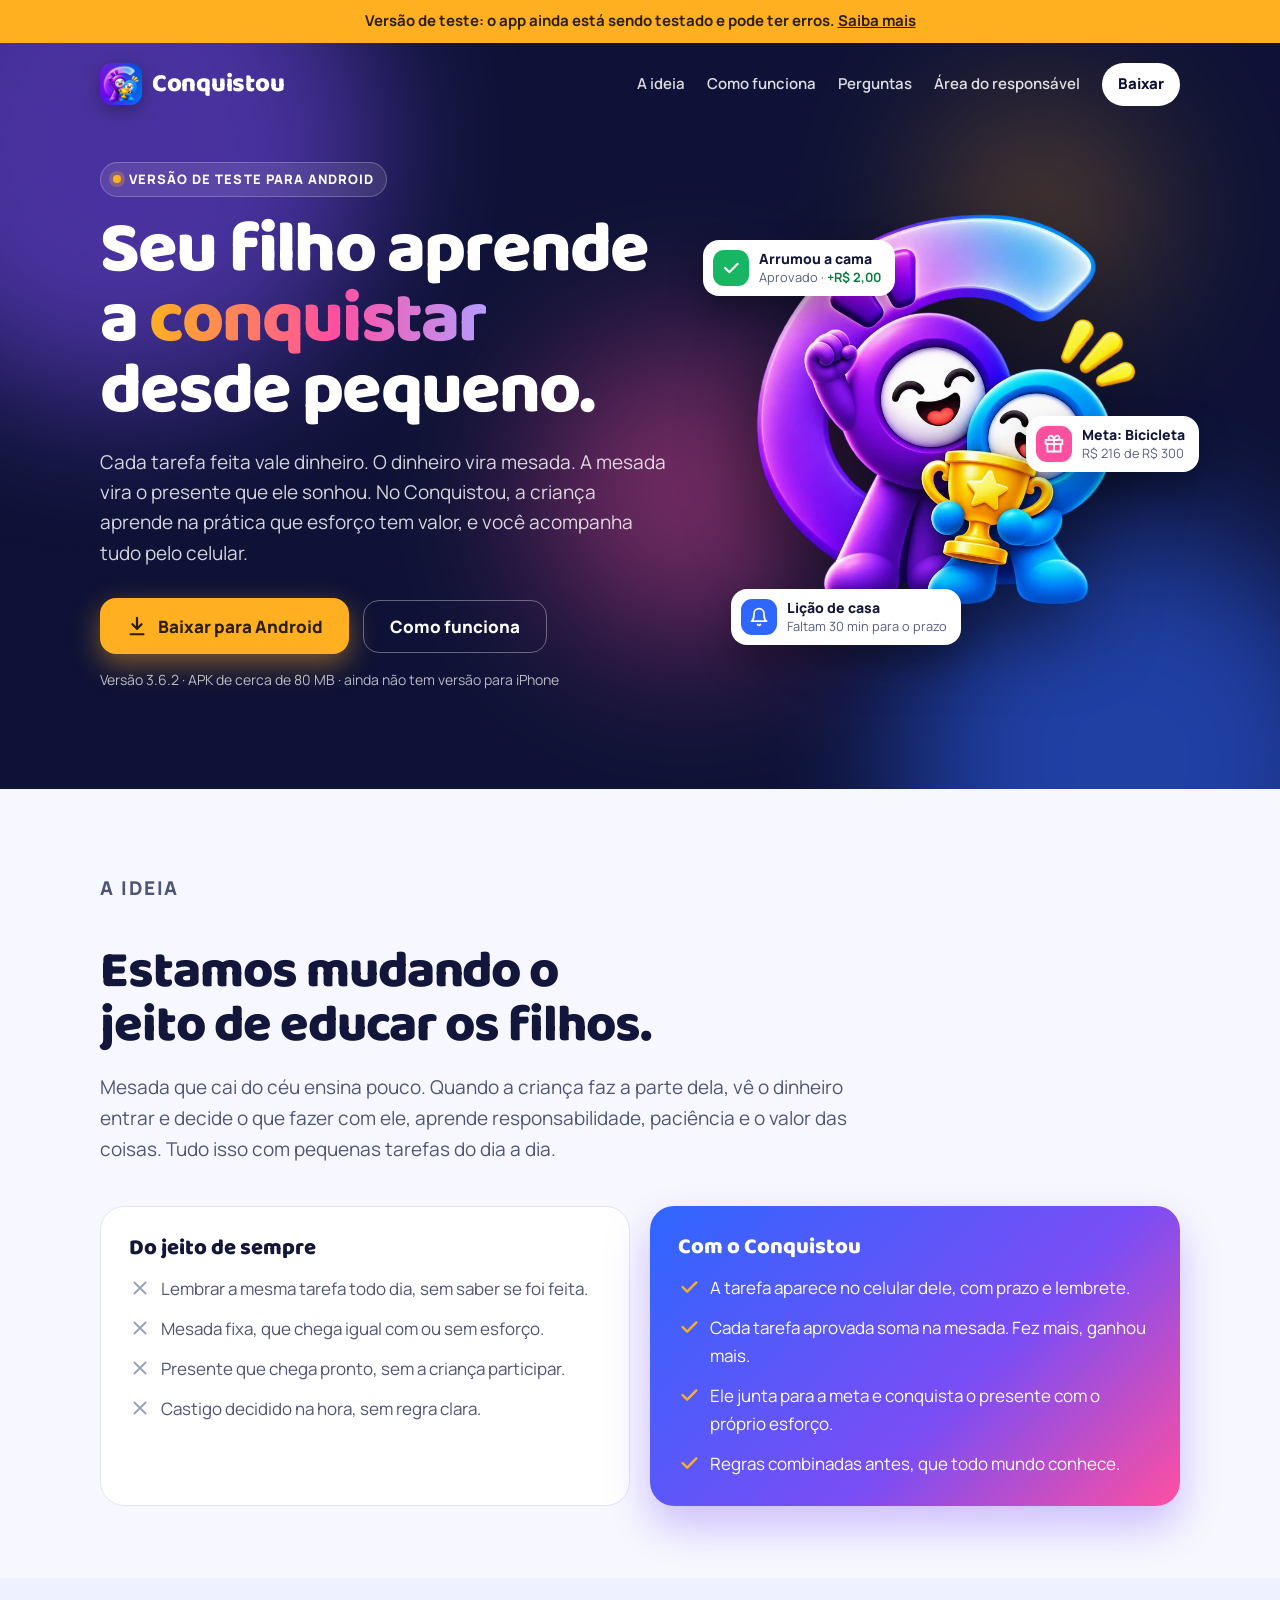
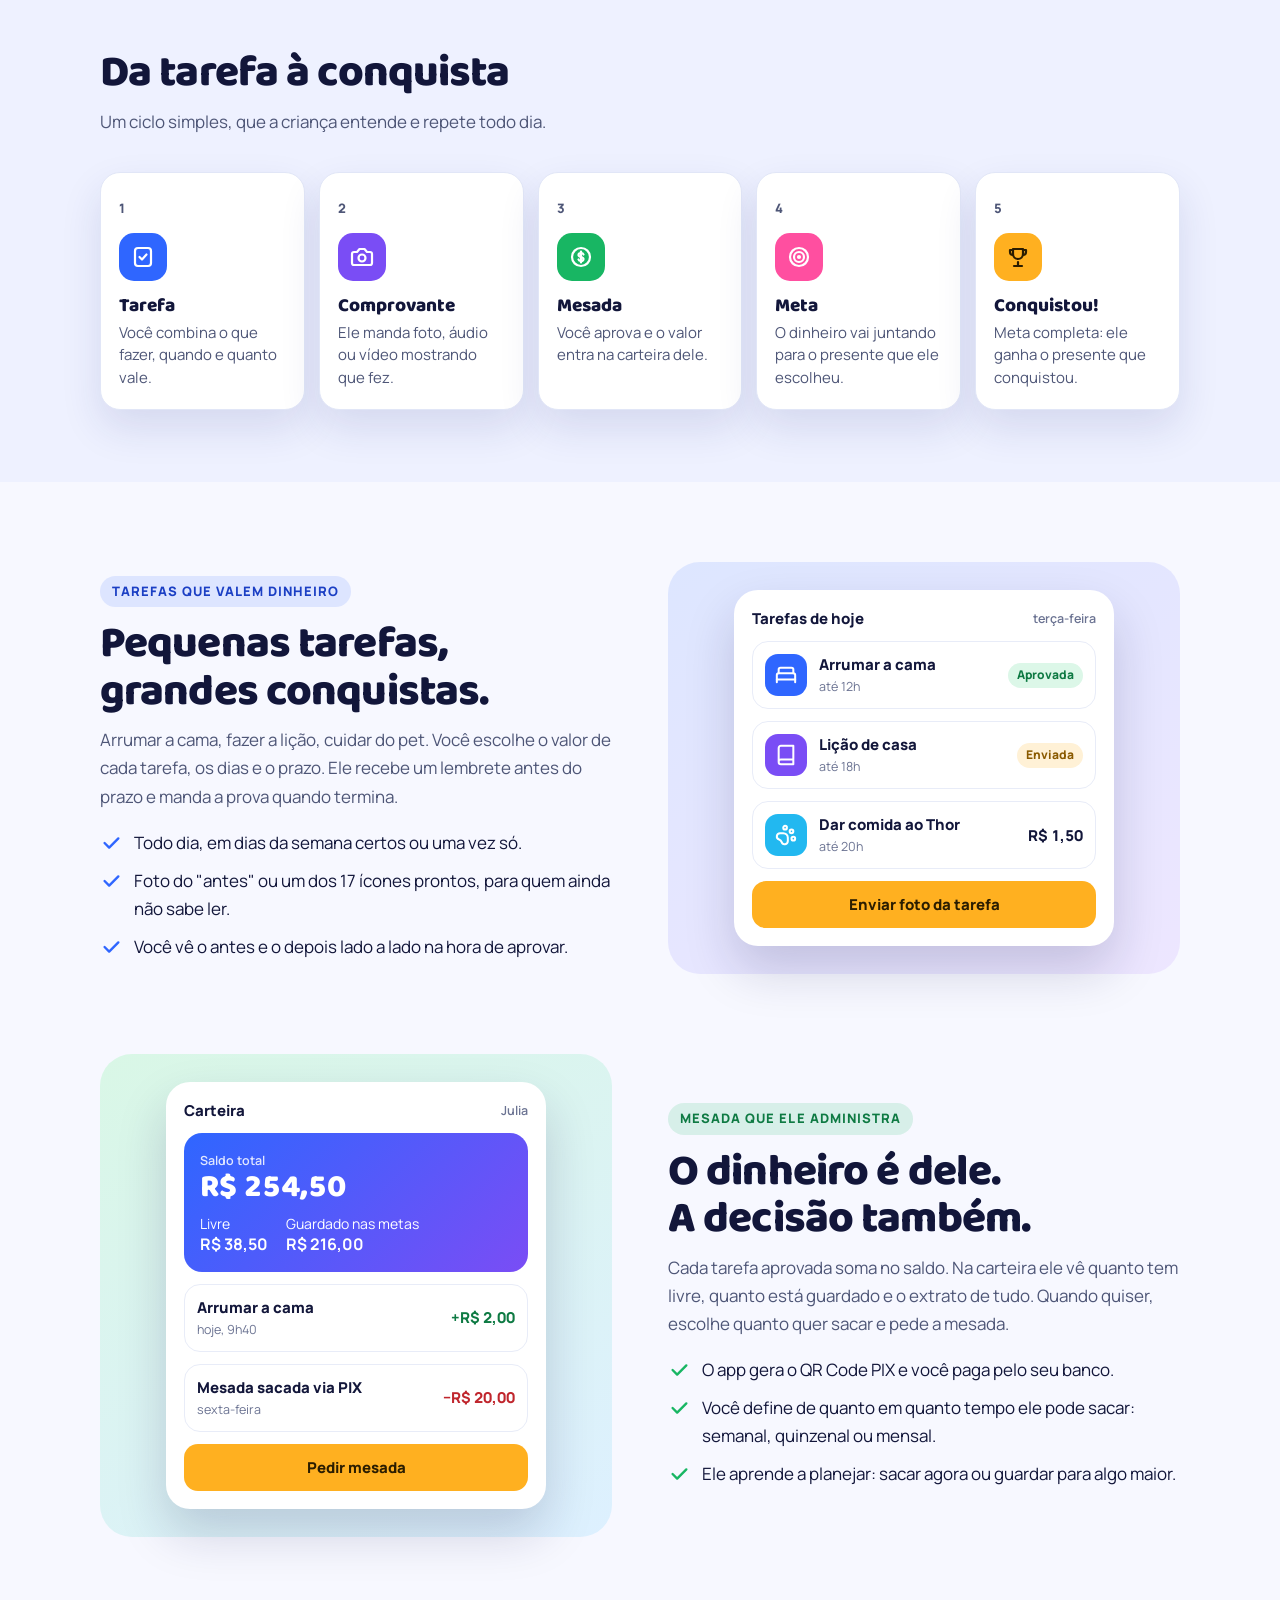
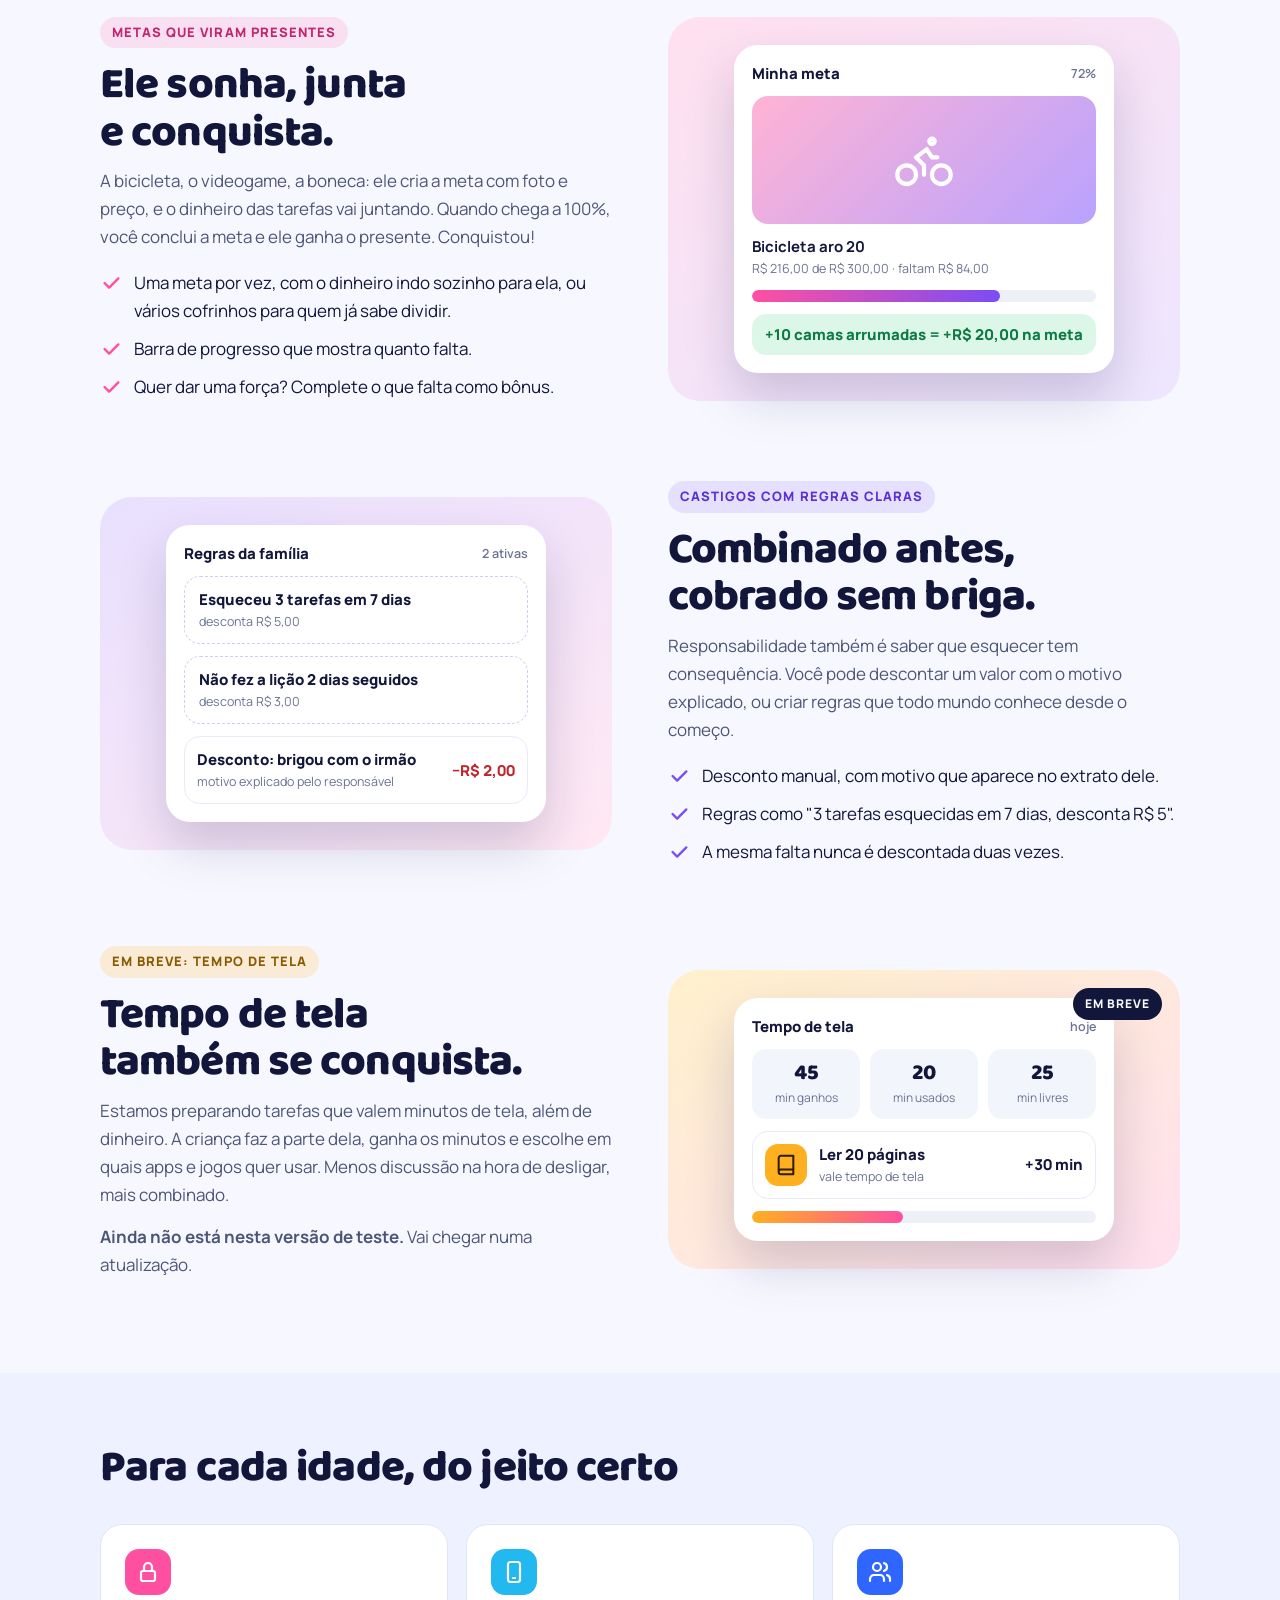
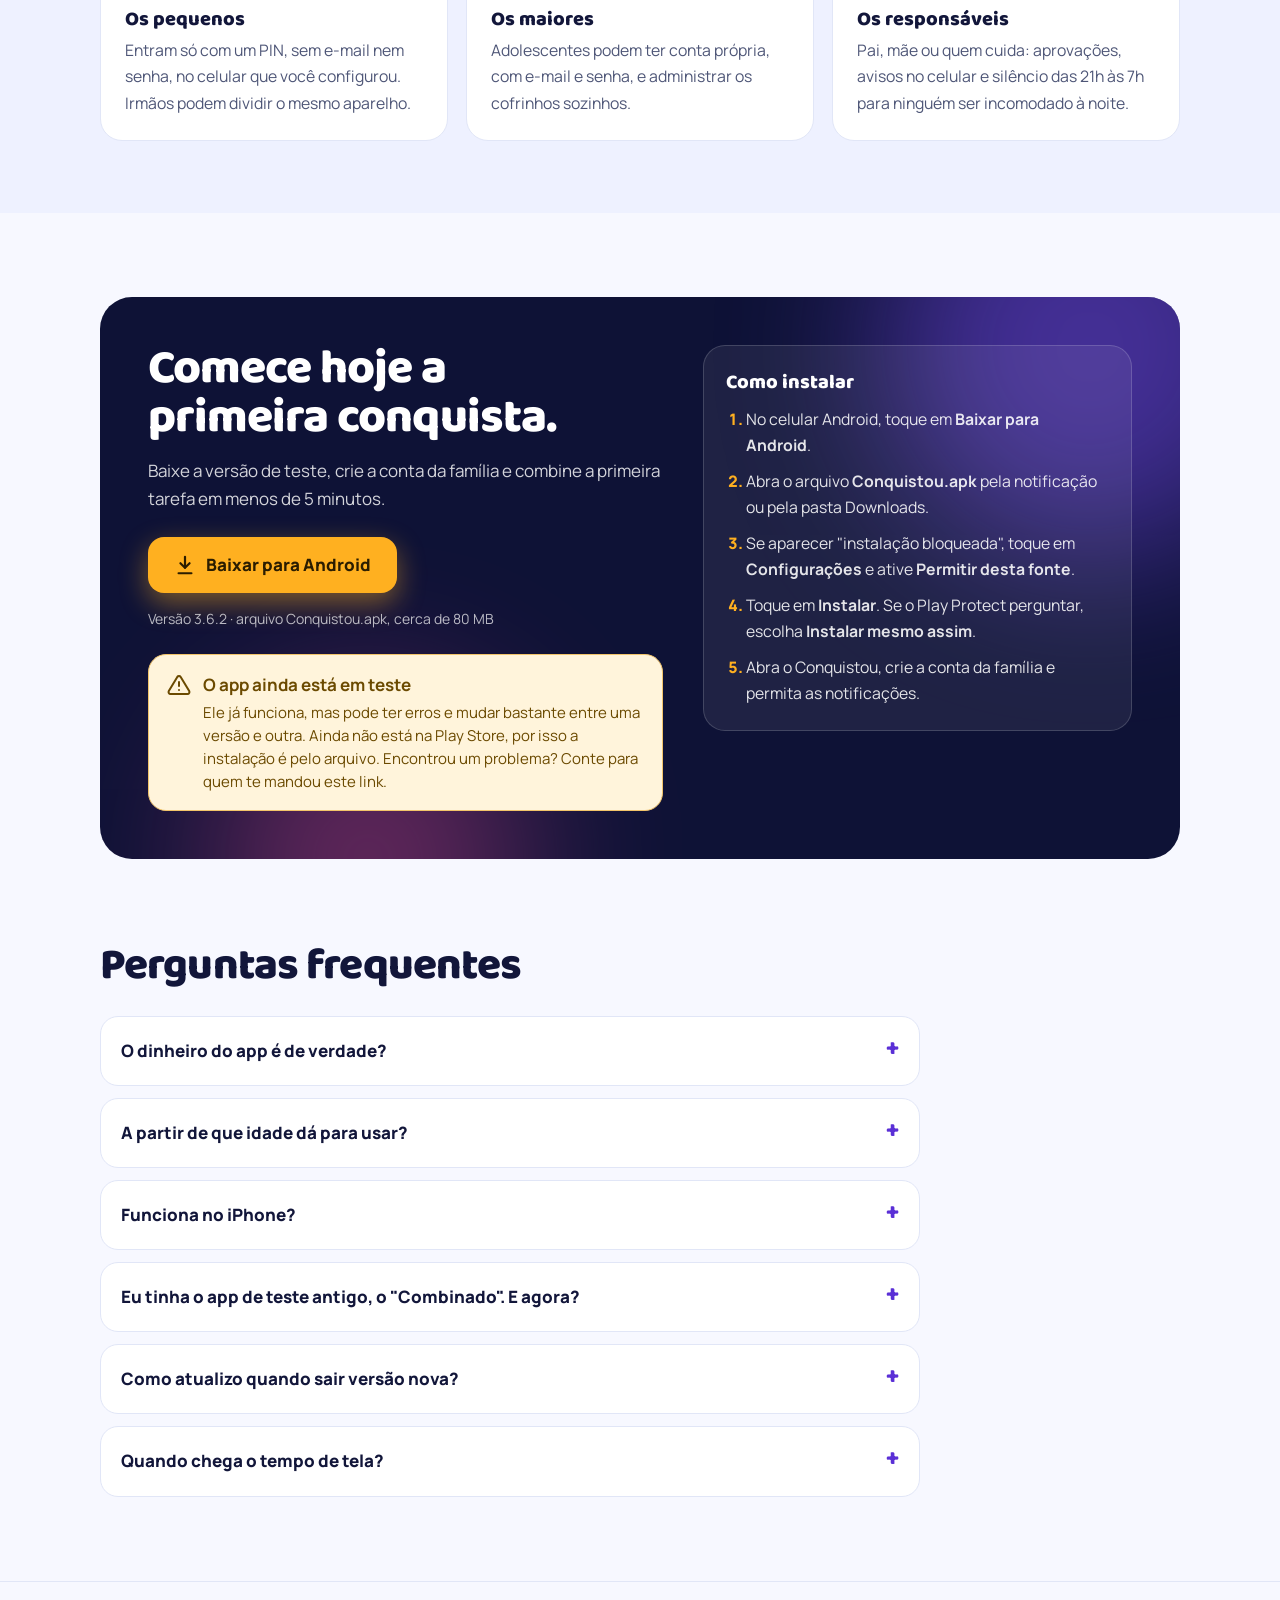
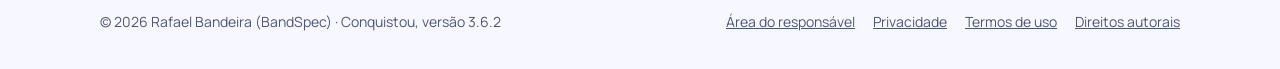
==== index.html @ c2dccc86 "Site: versao 3.6.2 no botao de download Co-Authored-By: Claude Sonnet 5.5 <noreply@anthropic.com>" ====
<!doctype html>
<html lang="pt-BR">
<head>
<meta charset="utf-8">
<meta name="viewport" content="width=device-width, initial-scale=1, viewport-fit=cover">
<title>Conquistou</title>
<meta name="description" content="Conquistou: seu filho aprende a conquistar desde pequeno. Tarefas que valem dinheiro, mesada que ele administra, metas que viram presentes. Versão de teste para Android.">
<meta property="og:title" content="Conquistou: seu filho aprende a conquistar desde pequeno">
<meta property="og:description" content="Tarefas que valem dinheiro, mesada que ele administra e metas que viram presentes. Baixe a versão de teste para Android.">
<meta property="og:image" content="https://conquistou.com.br/img/compartilhar.jpg">
<meta property="og:type" content="website">
<meta name="theme-color" content="#0E1236">
<link rel="icon" type="image/png" href="img/favicon.png">
<link rel="apple-touch-icon" href="img/icone-180.png">
<link rel="preconnect" href="https://fonts.googleapis.com">
<link rel="preconnect" href="https://fonts.gstatic.com" crossorigin>
<link rel="stylesheet" href="https://fonts.googleapis.com/css2?family=Baloo+2:wght@600;700;800&family=Manrope:wght@400;500;600;700;800&display=swap">
<style>
/* Layout: faixa escura e colorida no topo (o "palco"), depois seções claras alternadas com
   telinhas de exemplo ao lado do texto; tudo vira uma coluna no celular. */
:root {
  --bg: #F7F8FF;
  --bg-alt: #EEF1FF;
  --card: #FFFFFF;
  --line: #E1E6F7;
  --ink: #12163A;
  --muted: #4E5677;
  --palco: #0E1236;
  --palco-2: #1A1F5C;
  --azul: #2F66FF;
  --roxo: #7A4DF5;
  --rosa: #FF4FA0;
  --ouro: #FFB020;
  --verde: #18B663;
  --ceu: #22B8F0;
  --azul-txt: #1B3FC4;
  --roxo-txt: #5A2FD6;
  --rosa-txt: #C2246F;
  --verde-txt: #0E7A43;
  --ouro-txt: #8A5A00;
  --aviso-fundo: #FFF4DB;
  --aviso-borda: #F2C46A;
  --aviso-texto: #6B4A00;
  --sombra: 0 18px 40px rgba(30, 40, 120, 0.12);
  --titulo: "Baloo 2", "Trebuchet MS", system-ui, sans-serif;
  --corpo: "Manrope", "Segoe UI", system-ui, -apple-system, sans-serif;
  color-scheme: light;
}
@media (prefers-color-scheme: dark) {
  :root {
    --bg: #0B0F2C;
    --bg-alt: #11173D;
    --card: #182052;
    --line: #29336F;
    --ink: #F0F3FF;
    --muted: #AEB6DA;
    --palco: #070A22;
    --palco-2: #141A52;
    --azul-txt: #8EAEFF;
    --roxo-txt: #B79BFF;
    --rosa-txt: #FF8CC2;
    --verde-txt: #5CE09A;
    --ouro-txt: #FFCB66;
    --aviso-fundo: #3A2C08;
    --aviso-borda: #7A5A12;
    --aviso-texto: #FFE2A3;
    --sombra: 0 18px 40px rgba(0, 0, 0, 0.4);
    color-scheme: dark;
  }
}

* { box-sizing: border-box; }
html { -webkit-text-size-adjust: 100%; scroll-behavior: smooth; }
body { margin: 0; background: var(--bg); color: var(--ink); font: 400 1.0625rem/1.65 var(--corpo); overflow-x: hidden; }
img { max-width: 100%; height: auto; display: block; }
a { color: inherit; }
:focus-visible { outline: 3px solid var(--ouro); outline-offset: 3px; border-radius: 8px; }
h1, h2, h3 { text-wrap: balance; }

.envoltorio {
  max-width: 1120px;
  margin: 0 auto;
  padding-left: max(20px, env(safe-area-inset-left, 0px));
  padding-right: max(20px, env(safe-area-inset-right, 0px));
}

/* ---------- aviso de teste ---------- */
.faixa-teste {
  background: var(--ouro);
  color: #2B1D00;
  font-weight: 700;
  font-size: 0.9375rem;
  text-align: center;
  padding-block: 9px;
  padding-left: max(16px, env(safe-area-inset-left, 0px));
  padding-right: max(16px, env(safe-area-inset-right, 0px));
}
.faixa-teste a { text-decoration: underline; }

/* ---------- palco (topo escuro) ---------- */
.palco {
  position: relative;
  isolation: isolate;
  overflow: hidden;
  background: var(--palco);
  color: #fff;
}
.palco::before, .palco::after {
  content: "";
  position: absolute;
  z-index: -1;
  border-radius: 50%;
  filter: blur(70px);
  opacity: 0.55;
}
.palco::before { width: 520px; height: 520px; background: var(--roxo); top: -160px; left: -140px; }
.palco::after { width: 460px; height: 460px; background: var(--azul); bottom: -200px; right: -80px; }
.palco .brilho-rosa, .palco .brilho-ouro { position: absolute; z-index: -1; border-radius: 50%; filter: blur(80px); opacity: 0.45; }
.palco .brilho-rosa { width: 300px; height: 300px; background: var(--rosa); top: 40%; left: 42%; }
.palco .brilho-ouro { width: 220px; height: 220px; background: var(--ouro); top: 8%; right: 10%; opacity: 0.3; }

.topo { display: flex; align-items: center; justify-content: space-between; gap: 12px; padding-block: 20px; }
.marca { display: flex; align-items: center; gap: 10px; text-decoration: none; }
.marca img { width: 42px; height: 42px; border-radius: 12px; box-shadow: 0 6px 18px rgba(0,0,0,0.3); }
.marca span { font: 800 1.6rem/1 var(--titulo); letter-spacing: -0.01em; }
.topo nav { display: flex; align-items: center; gap: 22px; font-weight: 600; font-size: 0.9375rem; }
.topo nav a { text-decoration: none; opacity: 0.85; }
.topo nav a:hover { opacity: 1; }
.topo nav .pilula { background: #fff; color: var(--palco); opacity: 1; padding: 9px 16px; border-radius: 999px; font-weight: 800; }

.heroi { display: grid; grid-template-columns: minmax(0, 1.1fr) minmax(0, 0.9fr); align-items: center; gap: 40px; padding-block: 36px 84px; }
.etiqueta {
  display: inline-flex; align-items: center; gap: 8px;
  font-size: 0.8125rem; font-weight: 800; letter-spacing: 0.08em; text-transform: uppercase;
  background: rgba(255,255,255,0.1); border: 1px solid rgba(255,255,255,0.22);
  padding: 6px 12px; border-radius: 999px; margin-bottom: 18px;
}
.etiqueta i { width: 8px; height: 8px; border-radius: 50%; background: var(--ouro); box-shadow: 0 0 0 4px rgba(255,176,32,0.25); }
.heroi h1 { font: 800 clamp(2.6rem, 6.4vw, 4.5rem)/0.98 var(--titulo); letter-spacing: -0.025em; margin: 0 0 20px; }
.heroi h1 .grad {
  background: linear-gradient(90deg, var(--ouro), var(--rosa) 55%, #B69CFF);
  -webkit-background-clip: text; background-clip: text; color: transparent;
}
.heroi .lead { font-size: 1.1875rem; line-height: 1.6; color: rgba(255,255,255,0.82); margin: 0 0 30px; max-width: 33em; }

.acoes { display: flex; flex-wrap: wrap; align-items: center; gap: 14px; }
.botao {
  display: inline-flex; align-items: center; gap: 10px;
  text-decoration: none; font: 800 1.0625rem/1 var(--corpo);
  padding: 17px 26px; border-radius: 16px;
  transition: transform 0.15s ease, box-shadow 0.15s ease;
}
.botao svg { width: 22px; height: 22px; flex: none; }
.botao.principal { background: var(--ouro); color: #2B1D00; box-shadow: 0 10px 28px rgba(255,176,32,0.45); }
.botao.principal:hover { transform: translateY(-2px); box-shadow: 0 14px 34px rgba(255,176,32,0.55); }
.botao.secundario { color: #fff; border: 1.5px solid rgba(255,255,255,0.35); }
.botao.secundario:hover { background: rgba(255,255,255,0.08); }
.heroi .letra-miuda { margin-top: 14px; font-size: 0.875rem; color: rgba(255,255,255,0.7); }

.cena { position: relative; min-height: 440px; }
.cena .personagens { width: 82%; max-width: 380px; margin: 0 auto; filter: drop-shadow(0 30px 40px rgba(0,0,0,0.45)); }
.flutua {
  position: absolute;
  display: flex; align-items: center; gap: 10px;
  background: #fff; color: #12163A;
  border-radius: 16px; padding: 10px 14px 10px 10px;
  box-shadow: 0 16px 34px rgba(0,0,0,0.3);
  font-size: 0.875rem; line-height: 1.25;
  animation: boiar 6s ease-in-out infinite;
}
.flutua b { display: block; font-weight: 800; }
.flutua small { color: #59607F; font-size: 0.8rem; }
.flutua .bola { width: 36px; height: 36px; border-radius: 11px; display: grid; place-items: center; color: #fff; flex: none; }
.flutua .bola svg { width: 20px; height: 20px; }
.f1 { top: 6%; left: -2%; }
.f2 { top: 46%; right: -4%; animation-delay: -2s; }
.f3 { bottom: 2%; left: 4%; animation-delay: -4s; }
.mini-barra { width: 120px; height: 7px; border-radius: 9px; background: #E9ECF8; margin-top: 5px; overflow: hidden; }
.mini-barra span { display: block; height: 100%; width: 72%; border-radius: 9px; background: linear-gradient(90deg, var(--rosa), var(--roxo)); }
@keyframes boiar { 0%, 100% { transform: translateY(0); } 50% { transform: translateY(-10px); } }

/* ---------- manifesto ---------- */
.manifesto { padding-block: 84px 72px; }
.manifesto .kicker { font-size: 0.8125rem; font-weight: 800; letter-spacing: 0.1em; text-transform: uppercase; color: var(--rosa-txt); margin: 0 0 12px; }
.manifesto h2 { font: 800 clamp(2rem, 4.6vw, 3.25rem)/1.05 var(--titulo); letter-spacing: -0.02em; margin: 0 0 18px; max-width: 18em; }
.manifesto > .envoltorio > p { font-size: 1.1875rem; color: var(--muted); max-width: 40em; margin: 0 0 40px; }
.antes-agora { display: grid; grid-template-columns: repeat(2, minmax(0, 1fr)); gap: 20px; }
.antes-agora > div { border-radius: 24px; padding: 28px; min-width: 0; }
.antes-agora h3 { font: 800 1.375rem/1.2 var(--titulo); margin: 0 0 14px; }
.antes-agora ul { list-style: none; margin: 0; padding: 0; display: grid; gap: 12px; }
.antes-agora li { display: grid; grid-template-columns: 22px 1fr; gap: 10px; align-items: start; }
.antes-agora li svg { width: 22px; height: 22px; margin-top: 2px; }
.antes { background: var(--card); border: 1px solid var(--line); color: var(--muted); }
.antes h3 { color: var(--ink); }
.antes svg { color: #9AA1BE; }
.agora { background: linear-gradient(135deg, var(--azul), var(--roxo) 60%, var(--rosa)); color: #fff; box-shadow: 0 20px 44px rgba(122,77,245,0.35); }
.agora svg { color: var(--ouro); }

/* ---------- ciclo ---------- */
.ciclo { background: var(--bg-alt); padding-block: 72px; }
.ciclo h2, .bloco h2, .faq h2 { font: 800 clamp(1.9rem, 4vw, 2.75rem)/1.08 var(--titulo); letter-spacing: -0.02em; margin: 0 0 10px; }
.ciclo .intro { color: var(--muted); margin: 0 0 36px; max-width: 38em; }
.trilha { list-style: none; margin: 0; padding: 0; display: grid; grid-template-columns: repeat(5, minmax(0, 1fr)); gap: 14px; position: relative; }
.trilha li {
  background: var(--card); border: 1px solid var(--line); border-radius: 20px;
  padding: 20px 18px; box-shadow: var(--sombra); min-width: 0; position: relative;
}
.trilha .num { font: 800 0.8125rem/1 var(--corpo); letter-spacing: 0.08em; color: var(--muted); }
.trilha .icone { width: 48px; height: 48px; border-radius: 15px; display: grid; place-items: center; color: #fff; margin: 12px 0 14px; }
.trilha .icone svg { width: 24px; height: 24px; }
.trilha h3 { font: 800 1.1875rem/1.2 var(--titulo); margin: 0 0 4px; }
.trilha p { margin: 0; font-size: 0.9375rem; color: var(--muted); line-height: 1.5; }
.c-azul { background: var(--azul); } .c-roxo { background: var(--roxo); } .c-rosa { background: var(--rosa); }
.c-ouro { background: var(--ouro); color: #2B1D00 !important; } .c-verde { background: var(--verde); } .c-ceu { background: var(--ceu); }

/* ---------- blocos de recurso ---------- */
.bloco { padding-block: 80px; }
.bloco + .bloco { padding-top: 0; }
.bloco .envoltorio { display: grid; grid-template-columns: minmax(0, 1fr) minmax(0, 1fr); gap: 56px; align-items: center; }
.bloco.inverte .texto { order: 2; }
.bloco .chapeu { display: inline-block; font-size: 0.8125rem; font-weight: 800; letter-spacing: 0.08em; text-transform: uppercase; padding: 5px 12px; border-radius: 999px; margin-bottom: 14px; }
.bloco p { color: var(--muted); margin: 0 0 14px; }
.bloco ul { margin: 18px 0 0; padding: 0; list-style: none; display: grid; gap: 10px; }
.bloco ul li { display: grid; grid-template-columns: 24px 1fr; gap: 10px; }
.bloco ul li svg { width: 22px; height: 22px; margin-top: 3px; }
.ch-azul { background: rgba(47,102,255,0.13); color: var(--azul-txt); }
.ch-verde { background: rgba(24,182,99,0.14); color: var(--verde-txt); }
.ch-rosa { background: rgba(255,79,160,0.14); color: var(--rosa-txt); }
.ch-roxo { background: rgba(122,77,245,0.14); color: var(--roxo-txt); }
.ch-ouro { background: rgba(255,176,32,0.18); color: var(--ouro-txt); }

/* telinhas */
.vitrine { position: relative; padding: 28px; border-radius: 32px; min-width: 0; }
.v-azul { background: linear-gradient(150deg, #DDE6FF, #EDE6FF); }
.v-verde { background: linear-gradient(150deg, #D9F7E6, #DDF0FF); }
.v-rosa { background: linear-gradient(150deg, #FFE0EF, #EDE6FF); }
.v-roxo { background: linear-gradient(150deg, #E8E0FF, #FFE8F3); }
.v-ouro { background: linear-gradient(150deg, #FFF0CC, #FFE0EF); }
@media (prefers-color-scheme: dark) {
  .v-azul { background: linear-gradient(150deg, #1B2A6E, #2B1E66); }
  .v-verde { background: linear-gradient(150deg, #10443A, #173263); }
  .v-rosa { background: linear-gradient(150deg, #4E1A3C, #2B1E66); }
  .v-roxo { background: linear-gradient(150deg, #2E1F6E, #4A1A3C); }
  .v-ouro { background: linear-gradient(150deg, #4A3708, #4A1A3C); }
}
.tela {
  background: #fff; color: #12163A;
  border-radius: 24px; padding: 18px;
  box-shadow: 0 24px 50px rgba(20, 24, 80, 0.18);
  max-width: 380px; margin: 0 auto;
  font-size: 0.9375rem; line-height: 1.4;
  display: grid; gap: 12px;
}
.tela .cab { display: flex; justify-content: space-between; align-items: center; font-weight: 800; }
.tela .cab small { font-weight: 600; color: #6B7392; }
.linha { display: flex; align-items: center; gap: 12px; border: 1px solid #E8ECF8; border-radius: 16px; padding: 12px; }
.linha .ic { width: 42px; height: 42px; border-radius: 13px; display: grid; place-items: center; color: #fff; flex: none; }
.linha .ic svg { width: 22px; height: 22px; }
.linha .meio { flex: 1; min-width: 0; }
.linha .meio b { display: block; font-weight: 800; }
.linha .meio small { color: #6B7392; }
.valor { font-weight: 800; white-space: nowrap; font-variant-numeric: tabular-nums; }
.verde-v { color: #0E7A43; } .vermelho-v { color: #C0262D; }
.status { font-size: 0.75rem; font-weight: 800; padding: 4px 9px; border-radius: 999px; white-space: nowrap; }
.st-ok { background: #DCF7E8; color: #0E7A43; } .st-esp { background: #FFF1D6; color: #8A5A00; } .st-novo { background: #E3EAFF; color: #1B3FC4; }
.saldo { border-radius: 18px; padding: 16px; color: #fff; background: linear-gradient(135deg, var(--azul), var(--roxo)); }
.saldo small { opacity: 0.85; font-weight: 600; }
.saldo .grande { font: 800 2rem/1.1 var(--titulo); font-variant-numeric: tabular-nums; }
.saldo .partes { display: flex; gap: 18px; margin-top: 8px; font-size: 0.875rem; }
.saldo .partes b { display: block; font-size: 1rem; }
.btn-tela { text-align: center; font-weight: 800; padding: 13px; border-radius: 14px; background: var(--ouro); color: #2B1D00; }
.barra { height: 12px; border-radius: 9px; background: #EEF0F8; overflow: hidden; }
.barra span { display: block; height: 100%; border-radius: 9px; }
.meta-foto { height: 128px; border-radius: 16px; background: linear-gradient(135deg, #FFB3D4, #B9A2FF); display: grid; place-items: center; color: #fff; }
.meta-foto svg { width: 64px; height: 64px; }
.festa { text-align: center; font-weight: 800; color: #0E7A43; background: #DCF7E8; border-radius: 14px; padding: 10px; }
.regra { border: 1.5px dashed #C9D1EC; border-radius: 16px; padding: 12px 14px; }
.regra b { font-weight: 800; }

.breve { position: relative; }
.selo-breve {
  position: absolute; top: 18px; right: 18px; z-index: 1;
  background: var(--ink); color: var(--bg);
  font-size: 0.75rem; font-weight: 800; letter-spacing: 0.08em; text-transform: uppercase;
  padding: 6px 12px; border-radius: 999px;
}
.relogio { display: grid; grid-template-columns: repeat(3, minmax(0, 1fr)); gap: 10px; }
.relogio div { border-radius: 14px; padding: 12px 8px; text-align: center; background: #F3F5FC; }
.relogio b { display: block; font: 800 1.375rem/1.1 var(--titulo); }
.relogio small { color: #6B7392; font-size: 0.75rem; }

/* ---------- para cada idade ---------- */
.idades { background: var(--bg-alt); padding-block: 72px; }
.idades .grade { display: grid; grid-template-columns: repeat(3, minmax(0, 1fr)); gap: 18px; margin-top: 32px; }
.idades .grade > div { background: var(--card); border: 1px solid var(--line); border-radius: 22px; padding: 24px; min-width: 0; }
.idades h2 { font: 800 clamp(1.9rem, 4vw, 2.75rem)/1.08 var(--titulo); letter-spacing: -0.02em; margin: 0; }
.idades h3 { font: 800 1.25rem/1.2 var(--titulo); margin: 12px 0 6px; }
.idades p { margin: 0; color: var(--muted); font-size: 0.9875rem; }
.idades .ic-q { width: 46px; height: 46px; border-radius: 14px; display: grid; place-items: center; color: #fff; }
.idades .ic-q svg { width: 24px; height: 24px; }

/* ---------- download ---------- */
.baixar { padding-block: 84px; }
.cartaz {
  position: relative; isolation: isolate; overflow: hidden;
  background: var(--palco); color: #fff; border-radius: 32px;
  padding: 48px; display: grid; grid-template-columns: minmax(0, 1.2fr) minmax(0, 1fr); gap: 40px;
}
.cartaz::before { content: ""; position: absolute; z-index: -1; width: 420px; height: 420px; border-radius: 50%; background: var(--roxo); filter: blur(80px); opacity: 0.5; top: -160px; right: -120px; }
.cartaz::after { content: ""; position: absolute; z-index: -1; width: 320px; height: 320px; border-radius: 50%; background: var(--rosa); filter: blur(80px); opacity: 0.35; bottom: -160px; left: 10%; }
.cartaz h2 { font: 800 clamp(2rem, 4.4vw, 3rem)/1.02 var(--titulo); letter-spacing: -0.02em; margin: 0 0 14px; }
.cartaz p { color: rgba(255,255,255,0.82); margin: 0 0 24px; }
.cartaz .letra-miuda { font-size: 0.875rem; color: rgba(255,255,255,0.7); margin-top: 14px; }
.aviso {
  display: grid; grid-template-columns: auto 1fr; gap: 12px;
  background: var(--aviso-fundo); border: 1px solid var(--aviso-borda); color: var(--aviso-texto);
  border-radius: 18px; padding: 16px 18px; margin-top: 22px;
}
.aviso svg { width: 24px; height: 24px; margin-top: 2px; }
.aviso strong { display: block; margin-bottom: 2px; }
.aviso p { margin: 0; color: inherit; font-size: 0.9375rem; line-height: 1.55; }
.passos-inst { background: rgba(255,255,255,0.07); border: 1px solid rgba(255,255,255,0.16); border-radius: 22px; padding: 24px 24px 24px 22px; align-self: start; }
.passos-inst h3 { font: 800 1.25rem/1.2 var(--titulo); margin: 0 0 12px; }
.passos-inst ol { margin: 0; padding-left: 1.3em; display: grid; gap: 10px; font-size: 0.9875rem; color: rgba(255,255,255,0.88); }
.passos-inst li::marker { color: var(--ouro); font-weight: 800; }

/* ---------- perguntas ---------- */
.faq { padding-block: 0 84px; }
.faq .lista { display: grid; gap: 12px; margin-top: 26px; max-width: 820px; }
.faq details { background: var(--card); border: 1px solid var(--line); border-radius: 18px; padding: 4px 20px; }
.faq summary { cursor: pointer; list-style: none; font-weight: 800; padding-block: 16px; display: flex; justify-content: space-between; gap: 12px; }
.faq summary::-webkit-details-marker { display: none; }
.faq summary::after { content: "+"; font: 800 1.5rem/1 var(--titulo); color: var(--roxo-txt); transition: transform 0.2s; }
.faq details[open] summary::after { transform: rotate(45deg); }
.faq details p { margin: 0 0 18px; color: var(--muted); }

footer { border-top: 1px solid var(--line); padding-block: 28px 36px; color: var(--muted); font-size: 0.875rem; }
footer .envoltorio { display: flex; flex-wrap: wrap; justify-content: space-between; gap: 8px 24px; }
footer .legais { display: flex; flex-wrap: wrap; gap: 6px 18px; }

/* ---------- responsivo ---------- */
@media (max-width: 920px) {
  .trilha { grid-template-columns: repeat(2, minmax(0, 1fr)); }
  .trilha li:last-child { grid-column: 1 / -1; }
}
@media (max-width: 860px) {
  .topo nav a:not(.pilula) { display: none; }
  .heroi { grid-template-columns: minmax(0, 1fr); padding-block: 12px 64px; gap: 24px; }
  .cena { min-height: 360px; }
  .cena .personagens { width: 62%; }
  .antes-agora, .idades .grade { grid-template-columns: minmax(0, 1fr); }
  .bloco { padding-block: 60px; }
  .bloco .envoltorio { grid-template-columns: minmax(0, 1fr); gap: 28px; }
  .bloco.inverte .texto { order: 0; }
  .cartaz { grid-template-columns: minmax(0, 1fr); padding: 32px 22px; }
}
@media (max-width: 480px) {
  .trilha { grid-template-columns: minmax(0, 1fr); }
  .flutua { font-size: 0.8rem; padding: 8px 10px 8px 8px; }
  .flutua .bola { width: 30px; height: 30px; }
  .f1 { left: 0; } .f2 { right: 0; } .f3 { left: 0; }
  .vitrine { padding: 16px; }
  .botao { width: 100%; justify-content: center; }
}
@media (prefers-reduced-motion: reduce) {
  html { scroll-behavior: auto; }
  .flutua { animation: none; }
  .botao, .faq summary::after { transition: none; }
  .botao:hover { transform: none; }
}
</style>
</head>
<body>

<div class="faixa-teste" role="note">Versão de teste: o app ainda está sendo testado e pode ter erros. <a href="#baixar">Saiba mais</a></div>

<div class="palco">
  <span class="brilho-rosa" aria-hidden="true"></span>
  <span class="brilho-ouro" aria-hidden="true"></span>
  <header class="envoltorio topo">
    <a class="marca" href="./">
      <img src="img/icone-180.png" alt="" width="42" height="42">
      <span>Conquistou</span>
    </a>
    <nav aria-label="Seções">
      <a href="#ideia">A ideia</a>
      <a href="#como-funciona">Como funciona</a>
      <a href="#perguntas">Perguntas</a>
      <a href="painel/">Área do responsável</a>
      <a class="pilula" href="#baixar">Baixar</a>
    </nav>
  </header>

  <div class="envoltorio heroi">
    <div>
      <span class="etiqueta"><i></i> Versão de teste para Android</span>
      <h1>Seu filho aprende a <span class="grad">conquistar</span> desde pequeno.</h1>
      <p class="lead">Cada tarefa feita vale dinheiro. O dinheiro vira mesada. A mesada vira o presente que ele sonhou. No Conquistou, a criança aprende na prática que esforço tem valor, e você acompanha tudo pelo celular.</p>
      <div class="acoes">
        <a class="botao principal" href="https://github.com/BandSpec/conquistou/releases/latest/download/Conquistou.apk">
          <svg viewBox="0 0 24 24" fill="none" stroke="currentColor" stroke-width="2.4" stroke-linecap="round" stroke-linejoin="round" aria-hidden="true"><path d="M12 3v12"/><path d="m7 10 5 5 5-5"/><path d="M5 21h14"/></svg>
          Baixar para Android
        </a>
        <a class="botao secundario" href="#como-funciona">Como funciona</a>
      </div>
      <p class="letra-miuda">Versão 3.6.2 · APK de cerca de 80 MB · ainda não tem versão para iPhone</p>
    </div>

    <div class="cena" aria-hidden="true">
      <img class="personagens" src="img/personagens.webp" width="640" height="661" alt="">
      <div class="flutua f1">
        <span class="bola c-verde"><svg viewBox="0 0 24 24" fill="none" stroke="currentColor" stroke-width="2.6" stroke-linecap="round" stroke-linejoin="round"><path d="m5 12 5 5L20 7"/></svg></span>
        <span><b>Arrumou a cama</b><small>Aprovado · <strong style="color:#0E7A43">+R$ 2,00</strong></small></span>
      </div>
      <div class="flutua f2">
        <span class="bola c-rosa"><svg viewBox="0 0 24 24" fill="none" stroke="currentColor" stroke-width="2.2" stroke-linecap="round" stroke-linejoin="round"><path d="M20 12v9H4v-9"/><path d="M2 7h20v5H2z"/><path d="M12 21V7"/><path d="M12 7H8a2.5 2.5 0 1 1 0-5c3 0 4 5 4 5Z"/><path d="M12 7h4a2.5 2.5 0 1 0 0-5c-3 0-4 5-4 5Z"/></svg></span>
        <span><b>Meta: Bicicleta</b><small>R$ 216 de R$ 300</small><span class="mini-barra"><span></span></span></span>
      </div>
      <div class="flutua f3">
        <span class="bola c-azul"><svg viewBox="0 0 24 24" fill="none" stroke="currentColor" stroke-width="2.2" stroke-linecap="round" stroke-linejoin="round"><path d="M6 8a6 6 0 0 1 12 0c0 7 3 9 3 9H3s3-2 3-9"/><path d="M10.3 21a1.94 1.94 0 0 0 3.4 0"/></svg></span>
        <span><b>Lição de casa</b><small>Faltam 30 min para o prazo</small></span>
      </div>
    </div>
  </div>
</div>

<main>
  <section class="manifesto" id="ideia" aria-labelledby="t-ideia">
    <div class="envoltorio">
      <p class="kicker">A ideia</p>
      <h2 id="t-ideia">Estamos mudando o jeito de educar os filhos.</h2>
      <p>Mesada que cai do céu ensina pouco. Quando a criança faz a parte dela, vê o dinheiro entrar e decide o que fazer com ele, aprende responsabilidade, paciência e o valor das coisas. Tudo isso com pequenas tarefas do dia a dia.</p>
      <div class="antes-agora">
        <div class="antes">
          <h3>Do jeito de sempre</h3>
          <ul>
            <li><svg viewBox="0 0 24 24" fill="none" stroke="currentColor" stroke-width="2.2" stroke-linecap="round"><path d="M18 6 6 18M6 6l12 12"/></svg>Lembrar a mesma tarefa todo dia, sem saber se foi feita.</li>
            <li><svg viewBox="0 0 24 24" fill="none" stroke="currentColor" stroke-width="2.2" stroke-linecap="round"><path d="M18 6 6 18M6 6l12 12"/></svg>Mesada fixa, que chega igual com ou sem esforço.</li>
            <li><svg viewBox="0 0 24 24" fill="none" stroke="currentColor" stroke-width="2.2" stroke-linecap="round"><path d="M18 6 6 18M6 6l12 12"/></svg>Presente que chega pronto, sem a criança participar.</li>
            <li><svg viewBox="0 0 24 24" fill="none" stroke="currentColor" stroke-width="2.2" stroke-linecap="round"><path d="M18 6 6 18M6 6l12 12"/></svg>Castigo decidido na hora, sem regra clara.</li>
          </ul>
        </div>
        <div class="agora">
          <h3>Com o Conquistou</h3>
          <ul>
            <li><svg viewBox="0 0 24 24" fill="none" stroke="currentColor" stroke-width="2.6" stroke-linecap="round" stroke-linejoin="round"><path d="m5 12 5 5L20 7"/></svg>A tarefa aparece no celular dele, com prazo e lembrete.</li>
            <li><svg viewBox="0 0 24 24" fill="none" stroke="currentColor" stroke-width="2.6" stroke-linecap="round" stroke-linejoin="round"><path d="m5 12 5 5L20 7"/></svg>Cada tarefa aprovada soma na mesada. Fez mais, ganhou mais.</li>
            <li><svg viewBox="0 0 24 24" fill="none" stroke="currentColor" stroke-width="2.6" stroke-linecap="round" stroke-linejoin="round"><path d="m5 12 5 5L20 7"/></svg>Ele junta para a meta e conquista o presente com o próprio esforço.</li>
            <li><svg viewBox="0 0 24 24" fill="none" stroke="currentColor" stroke-width="2.6" stroke-linecap="round" stroke-linejoin="round"><path d="m5 12 5 5L20 7"/></svg>Regras combinadas antes, que todo mundo conhece.</li>
          </ul>
        </div>
      </div>
    </div>
  </section>

  <section class="ciclo" id="como-funciona" aria-labelledby="t-ciclo">
    <div class="envoltorio">
      <h2 id="t-ciclo">Da tarefa à conquista</h2>
      <p class="intro">Um ciclo simples, que a criança entende e repete todo dia.</p>
      <ol class="trilha">
        <li>
          <span class="num">1</span>
          <span class="icone c-azul"><svg viewBox="0 0 24 24" fill="none" stroke="currentColor" stroke-width="2.2" stroke-linecap="round" stroke-linejoin="round"><rect x="4" y="3" width="16" height="18" rx="3"/><path d="m8.5 12 2.5 2.5 4.5-5"/></svg></span>
          <h3>Tarefa</h3>
          <p>Você combina o que fazer, quando e quanto vale.</p>
        </li>
        <li>
          <span class="num">2</span>
          <span class="icone c-roxo"><svg viewBox="0 0 24 24" fill="none" stroke="currentColor" stroke-width="2.2" stroke-linecap="round" stroke-linejoin="round"><path d="M14.5 4h-5L7 7H4a2 2 0 0 0-2 2v9a2 2 0 0 0 2 2h16a2 2 0 0 0 2-2V9a2 2 0 0 0-2-2h-3Z"/><circle cx="12" cy="13" r="3.5"/></svg></span>
          <h3>Comprovante</h3>
          <p>Ele manda foto, áudio ou vídeo mostrando que fez.</p>
        </li>
        <li>
          <span class="num">3</span>
          <span class="icone c-verde"><svg viewBox="0 0 24 24" fill="none" stroke="currentColor" stroke-width="2.2" stroke-linecap="round" stroke-linejoin="round"><circle cx="12" cy="12" r="9"/><path d="M14.5 9.5a2.5 2 0 0 0-2.5-1.5c-1.4 0-2.5.8-2.5 2s1.1 1.6 2.5 2 2.5.8 2.5 2-1.1 2-2.5 2a2.5 2 0 0 1-2.5-1.5"/><path d="M12 6.5v11"/></svg></span>
          <h3>Mesada</h3>
          <p>Você aprova e o valor entra na carteira dele.</p>
        </li>
        <li>
          <span class="num">4</span>
          <span class="icone c-rosa"><svg viewBox="0 0 24 24" fill="none" stroke="currentColor" stroke-width="2.2" stroke-linecap="round" stroke-linejoin="round"><circle cx="12" cy="12" r="9"/><circle cx="12" cy="12" r="5"/><circle cx="12" cy="12" r="1"/></svg></span>
          <h3>Meta</h3>
          <p>O dinheiro vai juntando para o presente que ele escolheu.</p>
        </li>
        <li>
          <span class="num">5</span>
          <span class="icone c-ouro"><svg viewBox="0 0 24 24" fill="none" stroke="currentColor" stroke-width="2.2" stroke-linecap="round" stroke-linejoin="round"><path d="M8 21h8"/><path d="M12 17v4"/><path d="M7 4h10v5a5 5 0 0 1-10 0Z"/><path d="M17 5h3v2a3 3 0 0 1-3 3"/><path d="M7 5H4v2a3 3 0 0 0 3 3"/></svg></span>
          <h3>Conquistou!</h3>
          <p>Meta completa: ele ganha o presente que conquistou.</p>
        </li>
      </ol>
    </div>
  </section>

  <section class="bloco" aria-labelledby="t-tarefas">
    <div class="envoltorio">
      <div class="texto">
        <span class="chapeu ch-azul">Tarefas que valem dinheiro</span>
        <h2 id="t-tarefas">Pequenas tarefas, grandes conquistas.</h2>
        <p>Arrumar a cama, fazer a lição, cuidar do pet. Você escolhe o valor de cada tarefa, os dias e o prazo. Ele recebe um lembrete antes do prazo e manda a prova quando termina.</p>
        <ul>
          <li><svg viewBox="0 0 24 24" fill="none" stroke="var(--azul)" stroke-width="2.6" stroke-linecap="round" stroke-linejoin="round"><path d="m5 12 5 5L20 7"/></svg>Todo dia, em dias da semana certos ou uma vez só.</li>
          <li><svg viewBox="0 0 24 24" fill="none" stroke="var(--azul)" stroke-width="2.6" stroke-linecap="round" stroke-linejoin="round"><path d="m5 12 5 5L20 7"/></svg>Foto do "antes" ou um dos 17 ícones prontos, para quem ainda não sabe ler.</li>
          <li><svg viewBox="0 0 24 24" fill="none" stroke="var(--azul)" stroke-width="2.6" stroke-linecap="round" stroke-linejoin="round"><path d="m5 12 5 5L20 7"/></svg>Você vê o antes e o depois lado a lado na hora de aprovar.</li>
        </ul>
      </div>
      <div class="vitrine v-azul" aria-hidden="true">
        <div class="tela">
          <div class="cab">Tarefas de hoje <small>terça-feira</small></div>
          <div class="linha">
            <span class="ic c-azul"><svg viewBox="0 0 24 24" fill="none" stroke="currentColor" stroke-width="2.2" stroke-linecap="round" stroke-linejoin="round"><path d="M2 20v-8a2 2 0 0 1 2-2h16a2 2 0 0 1 2 2v8"/><path d="M4 10V6a2 2 0 0 1 2-2h12a2 2 0 0 1 2 2v4"/><path d="M2 17h20"/></svg></span>
            <span class="meio"><b>Arrumar a cama</b><small>até 12h</small></span>
            <span class="status st-ok">Aprovada</span>
          </div>
          <div class="linha">
            <span class="ic c-roxo"><svg viewBox="0 0 24 24" fill="none" stroke="currentColor" stroke-width="2.2" stroke-linecap="round" stroke-linejoin="round"><path d="M4 19.5v-15A2.5 2.5 0 0 1 6.5 2H20v20H6.5a2.5 2.5 0 0 1 0-5H20"/></svg></span>
            <span class="meio"><b>Lição de casa</b><small>até 18h</small></span>
            <span class="status st-esp">Enviada</span>
          </div>
          <div class="linha">
            <span class="ic c-ceu"><svg viewBox="0 0 24 24" fill="none" stroke="currentColor" stroke-width="2.2" stroke-linecap="round" stroke-linejoin="round"><circle cx="11" cy="4" r="2"/><circle cx="18" cy="8" r="2"/><circle cx="20" cy="16" r="2"/><path d="M9 10a5 5 0 0 1 5 5v3.5a3.5 3.5 0 0 1-6.84 1.045Q6.52 17.48 4.46 16.84A3.5 3.5 0 0 1 5.5 10Z"/></svg></span>
            <span class="meio"><b>Dar comida ao Thor</b><small>até 20h</small></span>
            <span class="valor">R$ 1,50</span>
          </div>
          <div class="btn-tela">Enviar foto da tarefa</div>
        </div>
      </div>
    </div>
  </section>

  <section class="bloco inverte" aria-labelledby="t-mesada">
    <div class="envoltorio">
      <div class="texto">
        <span class="chapeu ch-verde">Mesada que ele administra</span>
        <h2 id="t-mesada">O dinheiro é dele. A decisão também.</h2>
        <p>Cada tarefa aprovada soma no saldo. Na carteira ele vê quanto tem livre, quanto está guardado e o extrato de tudo. Quando quiser, escolhe quanto quer sacar e pede a mesada.</p>
        <ul>
          <li><svg viewBox="0 0 24 24" fill="none" stroke="var(--verde)" stroke-width="2.6" stroke-linecap="round" stroke-linejoin="round"><path d="m5 12 5 5L20 7"/></svg>O app gera o QR Code PIX e você paga pelo seu banco.</li>
          <li><svg viewBox="0 0 24 24" fill="none" stroke="var(--verde)" stroke-width="2.6" stroke-linecap="round" stroke-linejoin="round"><path d="m5 12 5 5L20 7"/></svg>Você define de quanto em quanto tempo ele pode sacar: semanal, quinzenal ou mensal.</li>
          <li><svg viewBox="0 0 24 24" fill="none" stroke="var(--verde)" stroke-width="2.6" stroke-linecap="round" stroke-linejoin="round"><path d="m5 12 5 5L20 7"/></svg>Ele aprende a planejar: sacar agora ou guardar para algo maior.</li>
        </ul>
      </div>
      <div class="vitrine v-verde" aria-hidden="true">
        <div class="tela">
          <div class="cab">Carteira <small>Julia</small></div>
          <div class="saldo">
            <small>Saldo total</small>
            <div class="grande">R$ 254,50</div>
            <div class="partes"><span>Livre<b>R$ 38,50</b></span><span>Guardado nas metas<b>R$ 216,00</b></span></div>
          </div>
          <div class="linha">
            <span class="meio"><b>Arrumar a cama</b><small>hoje, 9h40</small></span>
            <span class="valor verde-v">+R$ 2,00</span>
          </div>
          <div class="linha">
            <span class="meio"><b>Mesada sacada via PIX</b><small>sexta-feira</small></span>
            <span class="valor vermelho-v">−R$ 20,00</span>
          </div>
          <div class="btn-tela">Pedir mesada</div>
        </div>
      </div>
    </div>
  </section>

  <section class="bloco" aria-labelledby="t-metas">
    <div class="envoltorio">
      <div class="texto">
        <span class="chapeu ch-rosa">Metas que viram presentes</span>
        <h2 id="t-metas">Ele sonha, junta e conquista.</h2>
        <p>A bicicleta, o videogame, a boneca: ele cria a meta com foto e preço, e o dinheiro das tarefas vai juntando. Quando chega a 100%, você conclui a meta e ele ganha o presente. Conquistou!</p>
        <ul>
          <li><svg viewBox="0 0 24 24" fill="none" stroke="var(--rosa)" stroke-width="2.6" stroke-linecap="round" stroke-linejoin="round"><path d="m5 12 5 5L20 7"/></svg>Uma meta por vez, com o dinheiro indo sozinho para ela, ou vários cofrinhos para quem já sabe dividir.</li>
          <li><svg viewBox="0 0 24 24" fill="none" stroke="var(--rosa)" stroke-width="2.6" stroke-linecap="round" stroke-linejoin="round"><path d="m5 12 5 5L20 7"/></svg>Barra de progresso que mostra quanto falta.</li>
          <li><svg viewBox="0 0 24 24" fill="none" stroke="var(--rosa)" stroke-width="2.6" stroke-linecap="round" stroke-linejoin="round"><path d="m5 12 5 5L20 7"/></svg>Quer dar uma força? Complete o que falta como bônus.</li>
        </ul>
      </div>
      <div class="vitrine v-rosa" aria-hidden="true">
        <div class="tela">
          <div class="cab">Minha meta <small>72%</small></div>
          <div class="meta-foto"><svg viewBox="0 0 24 24" fill="none" stroke="currentColor" stroke-width="1.6" stroke-linecap="round" stroke-linejoin="round"><circle cx="5.5" cy="17.5" r="3.5"/><circle cx="18.5" cy="17.5" r="3.5"/><circle cx="15" cy="5" r="1"/><path d="M12 17.5V14l-3-3 4-3 2 3h2"/></svg></div>
          <div><b>Bicicleta aro 20</b><br><small style="color:#6B7392">R$ 216,00 de R$ 300,00 · faltam R$ 84,00</small></div>
          <div class="barra"><span style="width:72%;background:linear-gradient(90deg,var(--rosa),var(--roxo))"></span></div>
          <div class="festa">+10 camas arrumadas = +R$ 20,00 na meta</div>
        </div>
      </div>
    </div>
  </section>

  <section class="bloco inverte" aria-labelledby="t-castigos">
    <div class="envoltorio">
      <div class="texto">
        <span class="chapeu ch-roxo">Castigos com regras claras</span>
        <h2 id="t-castigos">Combinado antes, cobrado sem briga.</h2>
        <p>Responsabilidade também é saber que esquecer tem consequência. Você pode descontar um valor com o motivo explicado, ou criar regras que todo mundo conhece desde o começo.</p>
        <ul>
          <li><svg viewBox="0 0 24 24" fill="none" stroke="var(--roxo)" stroke-width="2.6" stroke-linecap="round" stroke-linejoin="round"><path d="m5 12 5 5L20 7"/></svg>Desconto manual, com motivo que aparece no extrato dele.</li>
          <li><svg viewBox="0 0 24 24" fill="none" stroke="var(--roxo)" stroke-width="2.6" stroke-linecap="round" stroke-linejoin="round"><path d="m5 12 5 5L20 7"/></svg>Regras como "3 tarefas esquecidas em 7 dias, desconta R$ 5".</li>
          <li><svg viewBox="0 0 24 24" fill="none" stroke="var(--roxo)" stroke-width="2.6" stroke-linecap="round" stroke-linejoin="round"><path d="m5 12 5 5L20 7"/></svg>A mesma falta nunca é descontada duas vezes.</li>
        </ul>
      </div>
      <div class="vitrine v-roxo" aria-hidden="true">
        <div class="tela">
          <div class="cab">Regras da família <small>2 ativas</small></div>
          <div class="regra"><b>Esqueceu 3 tarefas em 7 dias</b><br><small style="color:#6B7392">desconta R$ 5,00</small></div>
          <div class="regra"><b>Não fez a lição 2 dias seguidos</b><br><small style="color:#6B7392">desconta R$ 3,00</small></div>
          <div class="linha">
            <span class="meio"><b>Desconto: brigou com o irmão</b><small>motivo explicado pelo responsável</small></span>
            <span class="valor vermelho-v">−R$ 2,00</span>
          </div>
        </div>
      </div>
    </div>
  </section>

  <section class="bloco" aria-labelledby="t-tela">
    <div class="envoltorio">
      <div class="texto">
        <span class="chapeu ch-ouro">Em breve: tempo de tela</span>
        <h2 id="t-tela">Tempo de tela também se conquista.</h2>
        <p>Estamos preparando tarefas que valem minutos de tela, além de dinheiro. A criança faz a parte dela, ganha os minutos e escolhe em quais apps e jogos quer usar. Menos discussão na hora de desligar, mais combinado.</p>
        <p><strong>Ainda não está nesta versão de teste.</strong> Vai chegar numa atualização.</p>
      </div>
      <div class="vitrine v-ouro breve" aria-hidden="true">
        <span class="selo-breve">Em breve</span>
        <div class="tela">
          <div class="cab">Tempo de tela <small>hoje</small></div>
          <div class="relogio">
            <div><b>45</b><small>min ganhos</small></div>
            <div><b>20</b><small>min usados</small></div>
            <div><b>25</b><small>min livres</small></div>
          </div>
          <div class="linha">
            <span class="ic c-ouro"><svg viewBox="0 0 24 24" fill="none" stroke="currentColor" stroke-width="2.2" stroke-linecap="round" stroke-linejoin="round"><path d="M4 19.5v-15A2.5 2.5 0 0 1 6.5 2H20v20H6.5a2.5 2.5 0 0 1 0-5H20"/></svg></span>
            <span class="meio"><b>Ler 20 páginas</b><small>vale tempo de tela</small></span>
            <span class="valor">+30 min</span>
          </div>
          <div class="barra"><span style="width:44%;background:linear-gradient(90deg,var(--ouro),var(--rosa))"></span></div>
        </div>
      </div>
    </div>
  </section>

  <section class="idades" aria-labelledby="t-idades">
    <div class="envoltorio">
      <h2 id="t-idades">Para cada idade, do jeito certo</h2>
      <div class="grade">
        <div>
          <span class="ic-q c-rosa"><svg viewBox="0 0 24 24" fill="none" stroke="currentColor" stroke-width="2.2" stroke-linecap="round" stroke-linejoin="round"><rect x="5" y="11" width="14" height="10" rx="2"/><path d="M8 11V7a4 4 0 0 1 8 0v4"/></svg></span>
          <h3>Os pequenos</h3>
          <p>Entram só com um PIN, sem e-mail nem senha, no celular que você configurou. Irmãos podem dividir o mesmo aparelho.</p>
        </div>
        <div>
          <span class="ic-q c-ceu"><svg viewBox="0 0 24 24" fill="none" stroke="currentColor" stroke-width="2.2" stroke-linecap="round" stroke-linejoin="round"><rect x="6" y="2" width="12" height="20" rx="2.5"/><path d="M11 18h2"/></svg></span>
          <h3>Os maiores</h3>
          <p>Adolescentes podem ter conta própria, com e-mail e senha, e administrar os cofrinhos sozinhos.</p>
        </div>
        <div>
          <span class="ic-q c-azul"><svg viewBox="0 0 24 24" fill="none" stroke="currentColor" stroke-width="2.2" stroke-linecap="round" stroke-linejoin="round"><path d="M16 21v-2a4 4 0 0 0-4-4H6a4 4 0 0 0-4 4v2"/><circle cx="9" cy="7" r="4"/><path d="M22 21v-2a4 4 0 0 0-3-3.87"/><path d="M16 3.13a4 4 0 0 1 0 7.75"/></svg></span>
          <h3>Os responsáveis</h3>
          <p>Pai, mãe ou quem cuida: aprovações, avisos no celular e silêncio das 21h às 7h para ninguém ser incomodado à noite.</p>
        </div>
      </div>
    </div>
  </section>

  <section class="baixar" id="baixar" aria-labelledby="t-baixar">
    <div class="envoltorio">
      <div class="cartaz">
        <div>
          <h2 id="t-baixar">Comece hoje a primeira conquista.</h2>
          <p>Baixe a versão de teste, crie a conta da família e combine a primeira tarefa em menos de 5 minutos.</p>
          <a class="botao principal" href="https://github.com/BandSpec/conquistou/releases/latest/download/Conquistou.apk">
            <svg viewBox="0 0 24 24" fill="none" stroke="currentColor" stroke-width="2.4" stroke-linecap="round" stroke-linejoin="round" aria-hidden="true"><path d="M12 3v12"/><path d="m7 10 5 5 5-5"/><path d="M5 21h14"/></svg>
            Baixar para Android
          </a>
          <p class="letra-miuda">Versão 3.6.2 · arquivo Conquistou.apk, cerca de 80 MB</p>
          <div class="aviso" role="note">
            <svg viewBox="0 0 24 24" fill="none" stroke="currentColor" stroke-width="2" stroke-linecap="round" stroke-linejoin="round" aria-hidden="true"><path d="M10.3 3.9 1.8 18a2 2 0 0 0 1.7 3h17a2 2 0 0 0 1.7-3L13.7 3.9a2 2 0 0 0-3.4 0Z"/><path d="M12 9v4"/><path d="M12 17h.01"/></svg>
            <div>
              <strong>O app ainda está em teste</strong>
              <p>Ele já funciona, mas pode ter erros e mudar bastante entre uma versão e outra. Ainda não está na Play Store, por isso a instalação é pelo arquivo. Encontrou um problema? Conte para quem te mandou este link.</p>
            </div>
          </div>
        </div>
        <div class="passos-inst">
          <h3>Como instalar</h3>
          <ol>
            <li>No celular Android, toque em <strong>Baixar para Android</strong>.</li>
            <li>Abra o arquivo <strong>Conquistou.apk</strong> pela notificação ou pela pasta Downloads.</li>
            <li>Se aparecer "instalação bloqueada", toque em <strong>Configurações</strong> e ative <strong>Permitir desta fonte</strong>.</li>
            <li>Toque em <strong>Instalar</strong>. Se o Play Protect perguntar, escolha <strong>Instalar mesmo assim</strong>.</li>
            <li>Abra o Conquistou, crie a conta da família e permita as notificações.</li>
          </ol>
        </div>
      </div>
    </div>
  </section>

  <section class="faq" id="perguntas" aria-labelledby="t-faq">
    <div class="envoltorio">
      <h2 id="t-faq">Perguntas frequentes</h2>
      <div class="lista">
        <details>
          <summary>O dinheiro do app é de verdade?</summary>
          <p>O app funciona como a carteira da criança: registra quanto ela ganhou, guardou e gastou. O dinheiro de verdade continua com você. Quando ela pede a mesada, o app gera um PIX e você paga pelo seu banco, no valor que ela escolheu.</p>
        </details>
        <details>
          <summary>A partir de que idade dá para usar?</summary>
          <p>Desde que a criança consiga entender uma tarefa simples. Para quem ainda não lê, as tarefas podem ter foto ou ícone, e a entrada é só com PIN. Adolescentes podem ter conta própria.</p>
        </details>
        <details>
          <summary>Funciona no iPhone?</summary>
          <p>Ainda não. A versão de teste é só para Android.</p>
        </details>
        <details>
          <summary>Eu tinha o app de teste antigo, o "Combinado". E agora?</summary>
          <p>É o mesmo app com nome novo. Instale o Conquistou por cima: ele substitui o antigo e mantém a família, as tarefas e os saldos.</p>
        </details>
        <details>
          <summary>Como atualizo quando sair versão nova?</summary>
          <p>Volte nesta página, baixe de novo e instale por cima. O botão sempre baixa a versão mais recente.</p>
        </details>
        <details>
          <summary>Quando chega o tempo de tela?</summary>
          <p>Está em preparação e vai chegar numa próxima atualização. Quando sair, avisamos nesta página.</p>
        </details>
      </div>
    </div>
  </section>
</main>

<footer>
  <div class="envoltorio">
    <span>© 2026 Rafael Bandeira (BandSpec) · Conquistou, versão 3.6.2</span>
    <span class="legais"><a href="painel/">Área do responsável</a><a href="privacidade.html">Privacidade</a><a href="termos.html">Termos de uso</a><a href="direitos-autorais.html">Direitos autorais</a></span>
  </div>
</footer>

</body>
</html>
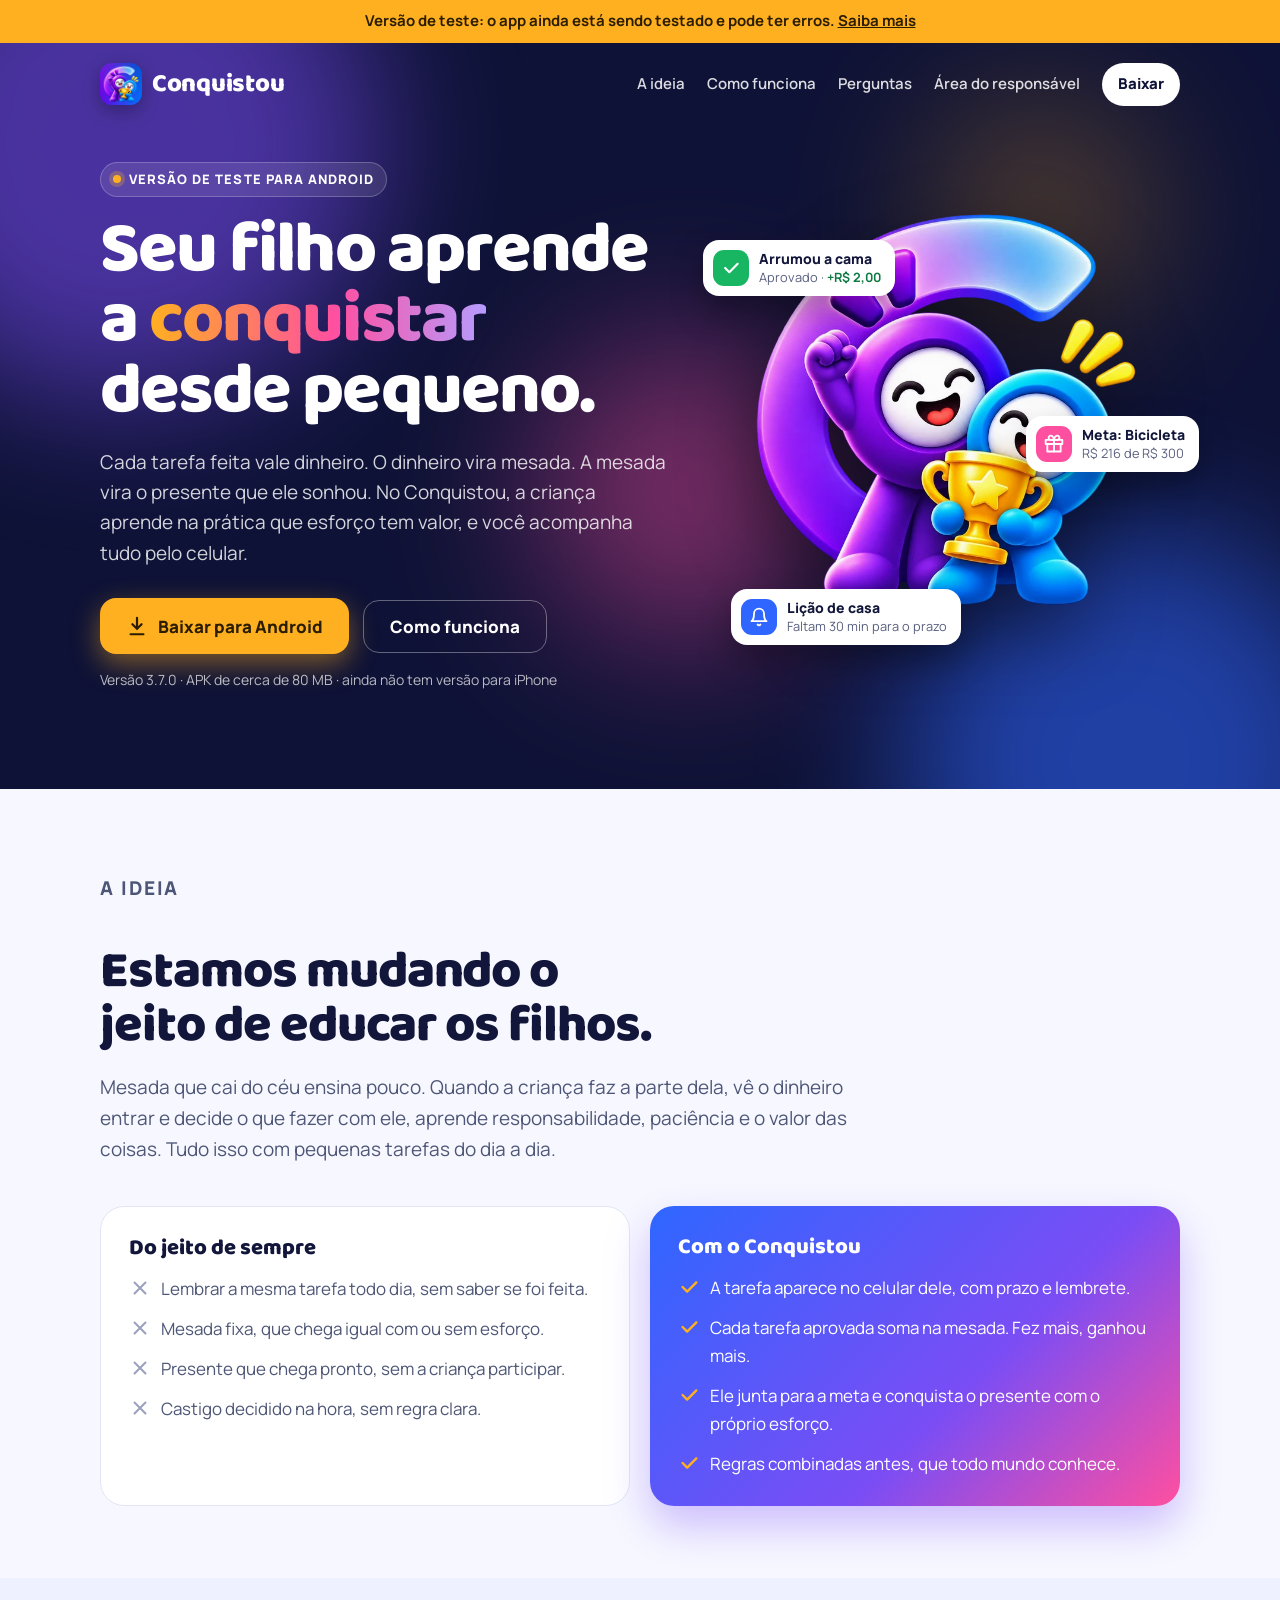
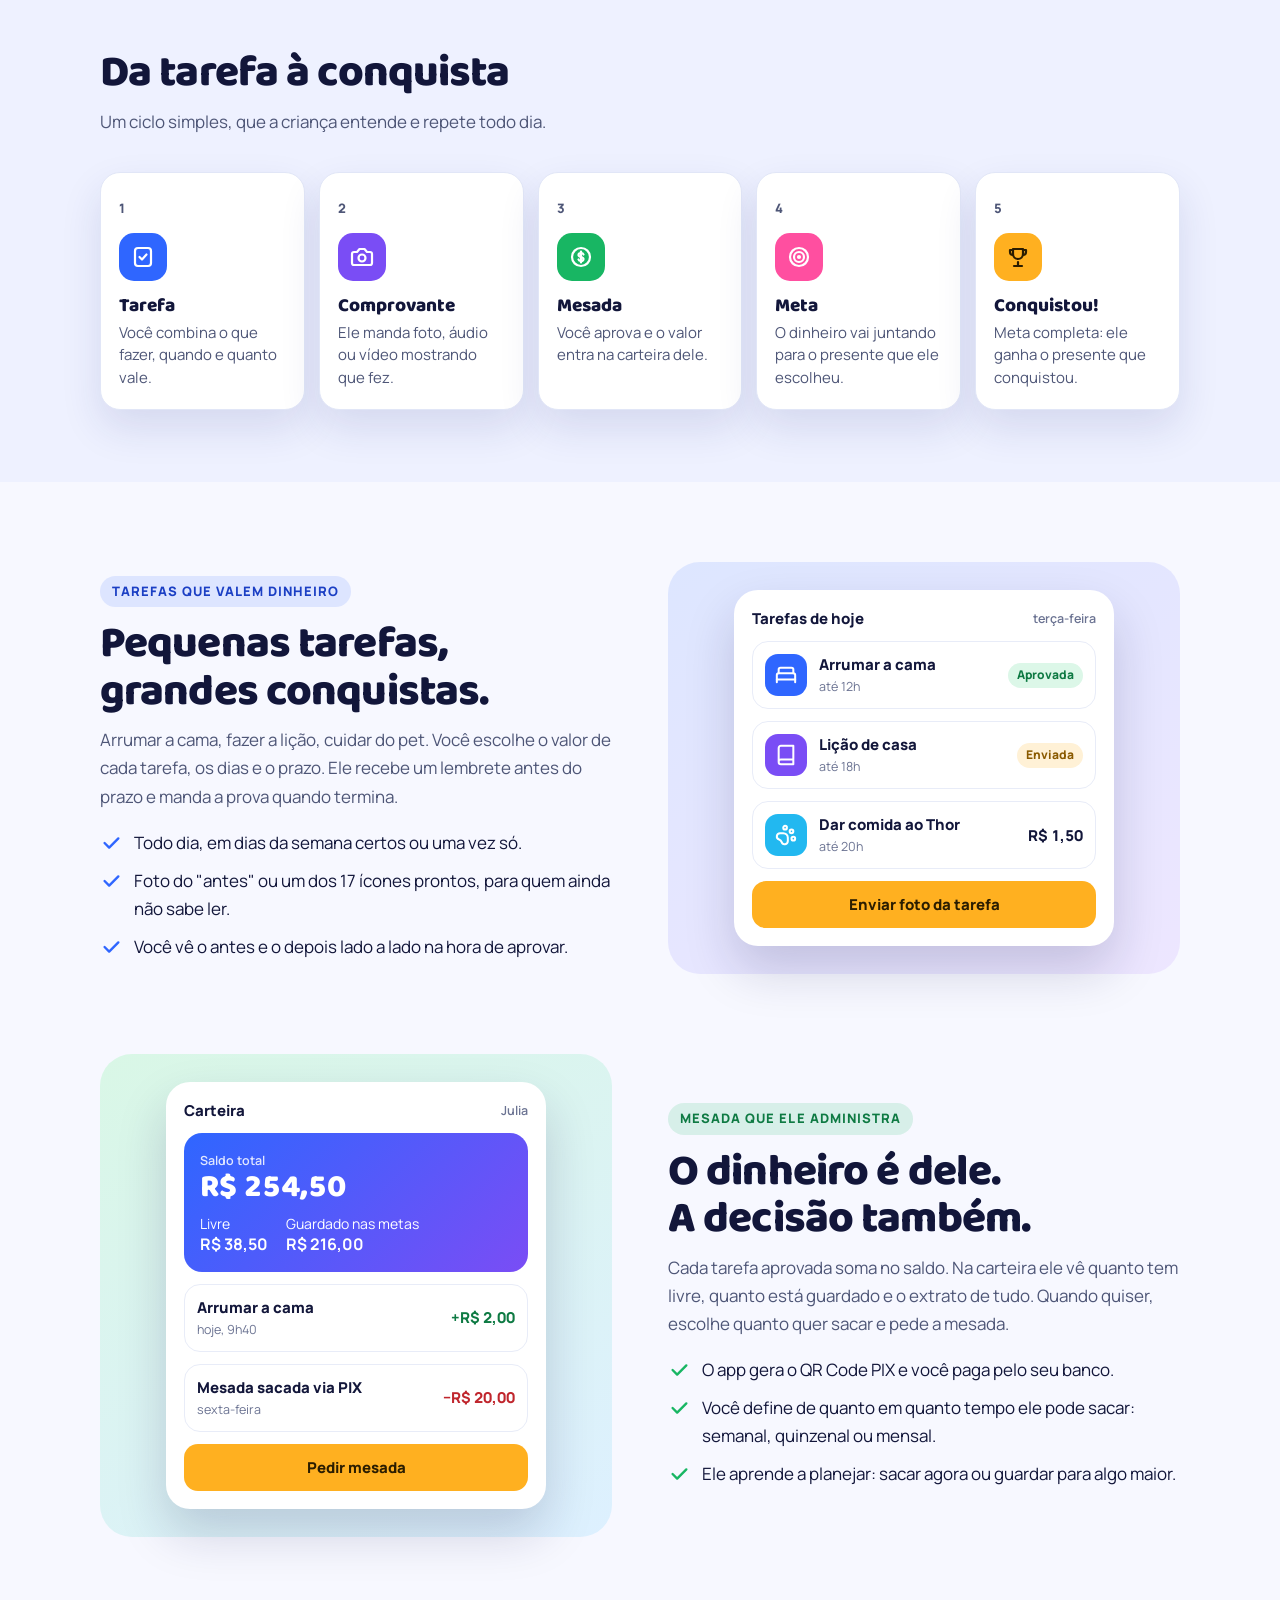
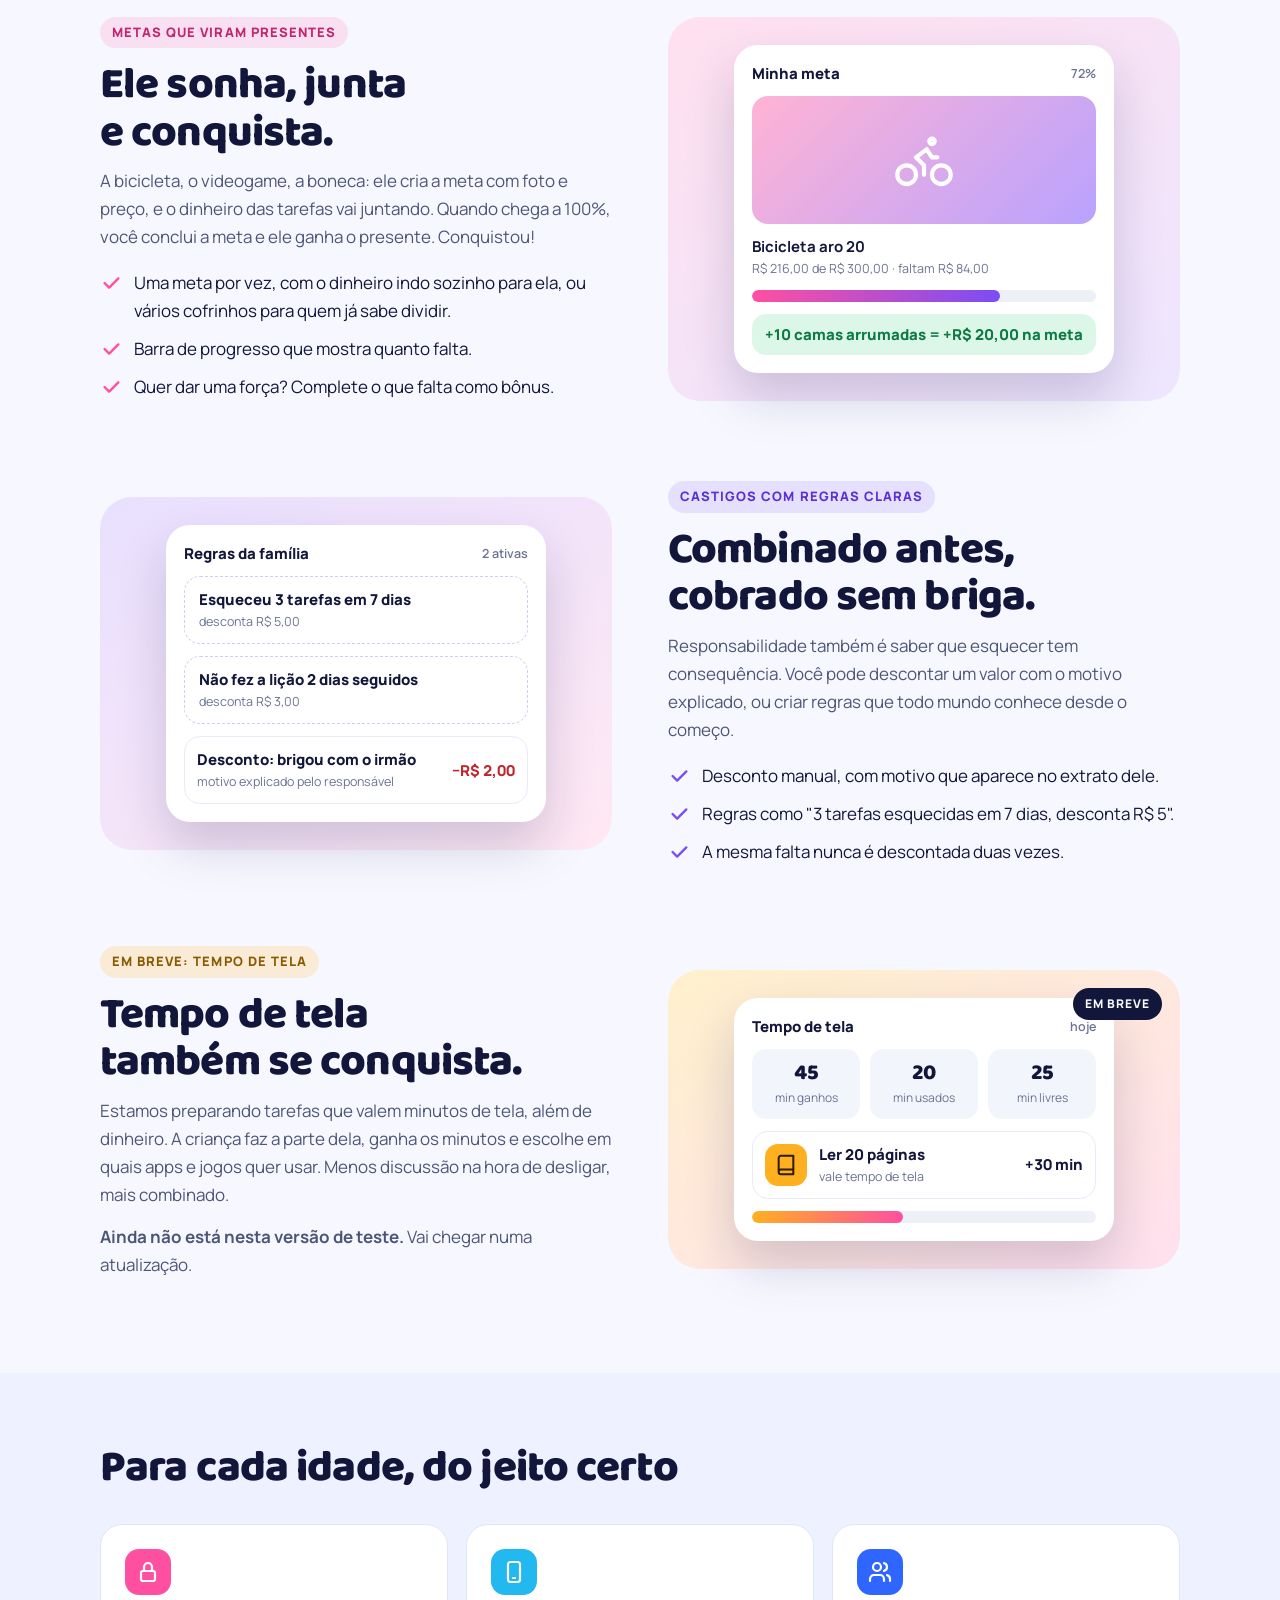
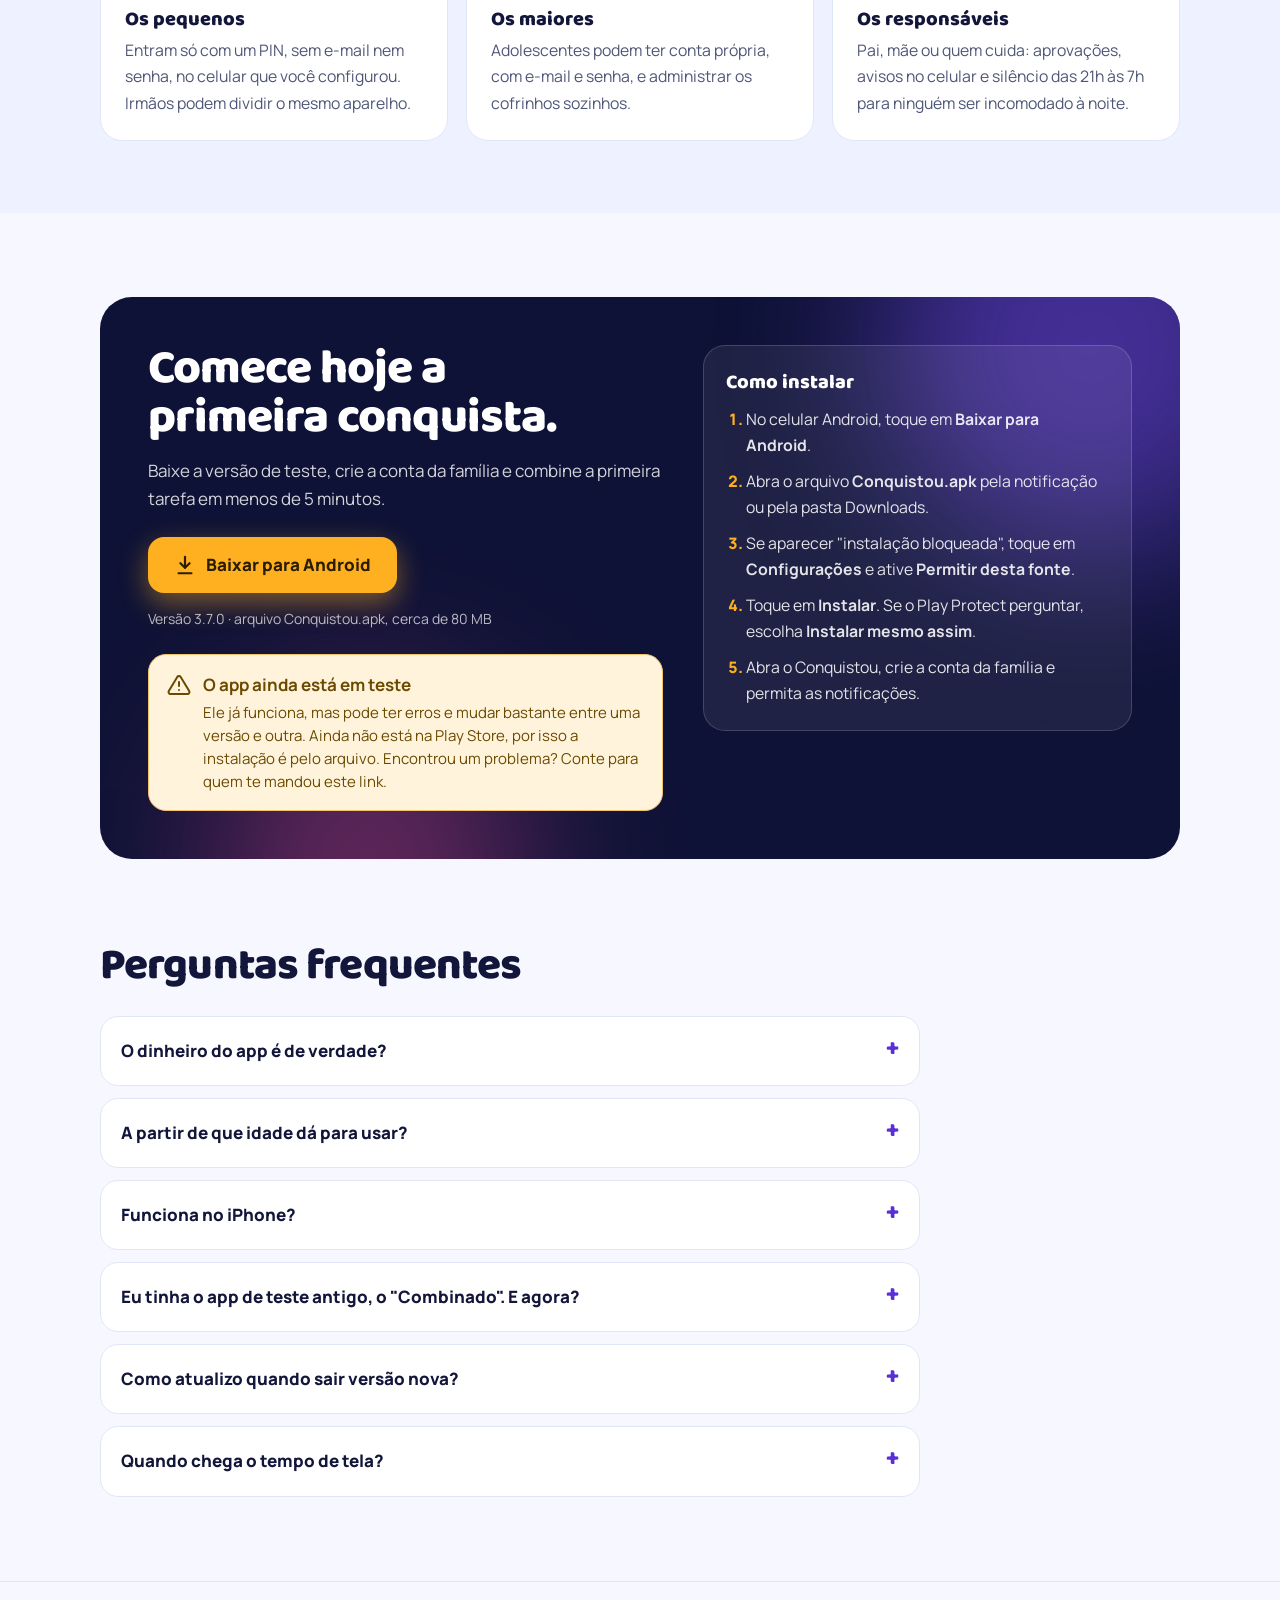
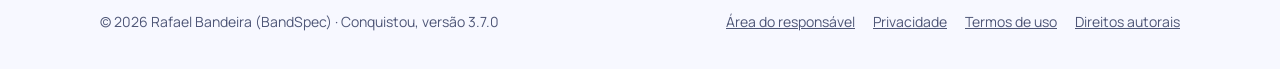
==== commit 00b540d3: "Site: versao 3.7.0 Co-Authored-By: Claude Sonnet 5.5 <noreply@anthropic.com>" ====
--- a/index.html
+++ b/index.html
@@ -403,7 +403,7 @@
         </a>
         <a class="botao secundario" href="#como-funciona">Como funciona</a>
       </div>
-      <p class="letra-miuda">Versão 3.6.2 · APK de cerca de 80 MB · ainda não tem versão para iPhone</p>
+      <p class="letra-miuda">Versão 3.7.0 · APK de cerca de 80 MB · ainda não tem versão para iPhone</p>
     </div>
 
     <div class="cena" aria-hidden="true">
@@ -673,7 +673,7 @@
             <svg viewBox="0 0 24 24" fill="none" stroke="currentColor" stroke-width="2.4" stroke-linecap="round" stroke-linejoin="round" aria-hidden="true"><path d="M12 3v12"/><path d="m7 10 5 5 5-5"/><path d="M5 21h14"/></svg>
             Baixar para Android
           </a>
-          <p class="letra-miuda">Versão 3.6.2 · arquivo Conquistou.apk, cerca de 80 MB</p>
+          <p class="letra-miuda">Versão 3.7.0 · arquivo Conquistou.apk, cerca de 80 MB</p>
           <div class="aviso" role="note">
             <svg viewBox="0 0 24 24" fill="none" stroke="currentColor" stroke-width="2" stroke-linecap="round" stroke-linejoin="round" aria-hidden="true"><path d="M10.3 3.9 1.8 18a2 2 0 0 0 1.7 3h17a2 2 0 0 0 1.7-3L13.7 3.9a2 2 0 0 0-3.4 0Z"/><path d="M12 9v4"/><path d="M12 17h.01"/></svg>
             <div>
@@ -731,7 +731,7 @@
 
 <footer>
   <div class="envoltorio">
-    <span>© 2026 Rafael Bandeira (BandSpec) · Conquistou, versão 3.6.2</span>
+    <span>© 2026 Rafael Bandeira (BandSpec) · Conquistou, versão 3.7.0</span>
     <span class="legais"><a href="painel/">Área do responsável</a><a href="privacidade.html">Privacidade</a><a href="termos.html">Termos de uso</a><a href="direitos-autorais.html">Direitos autorais</a></span>
   </div>
 </footer>
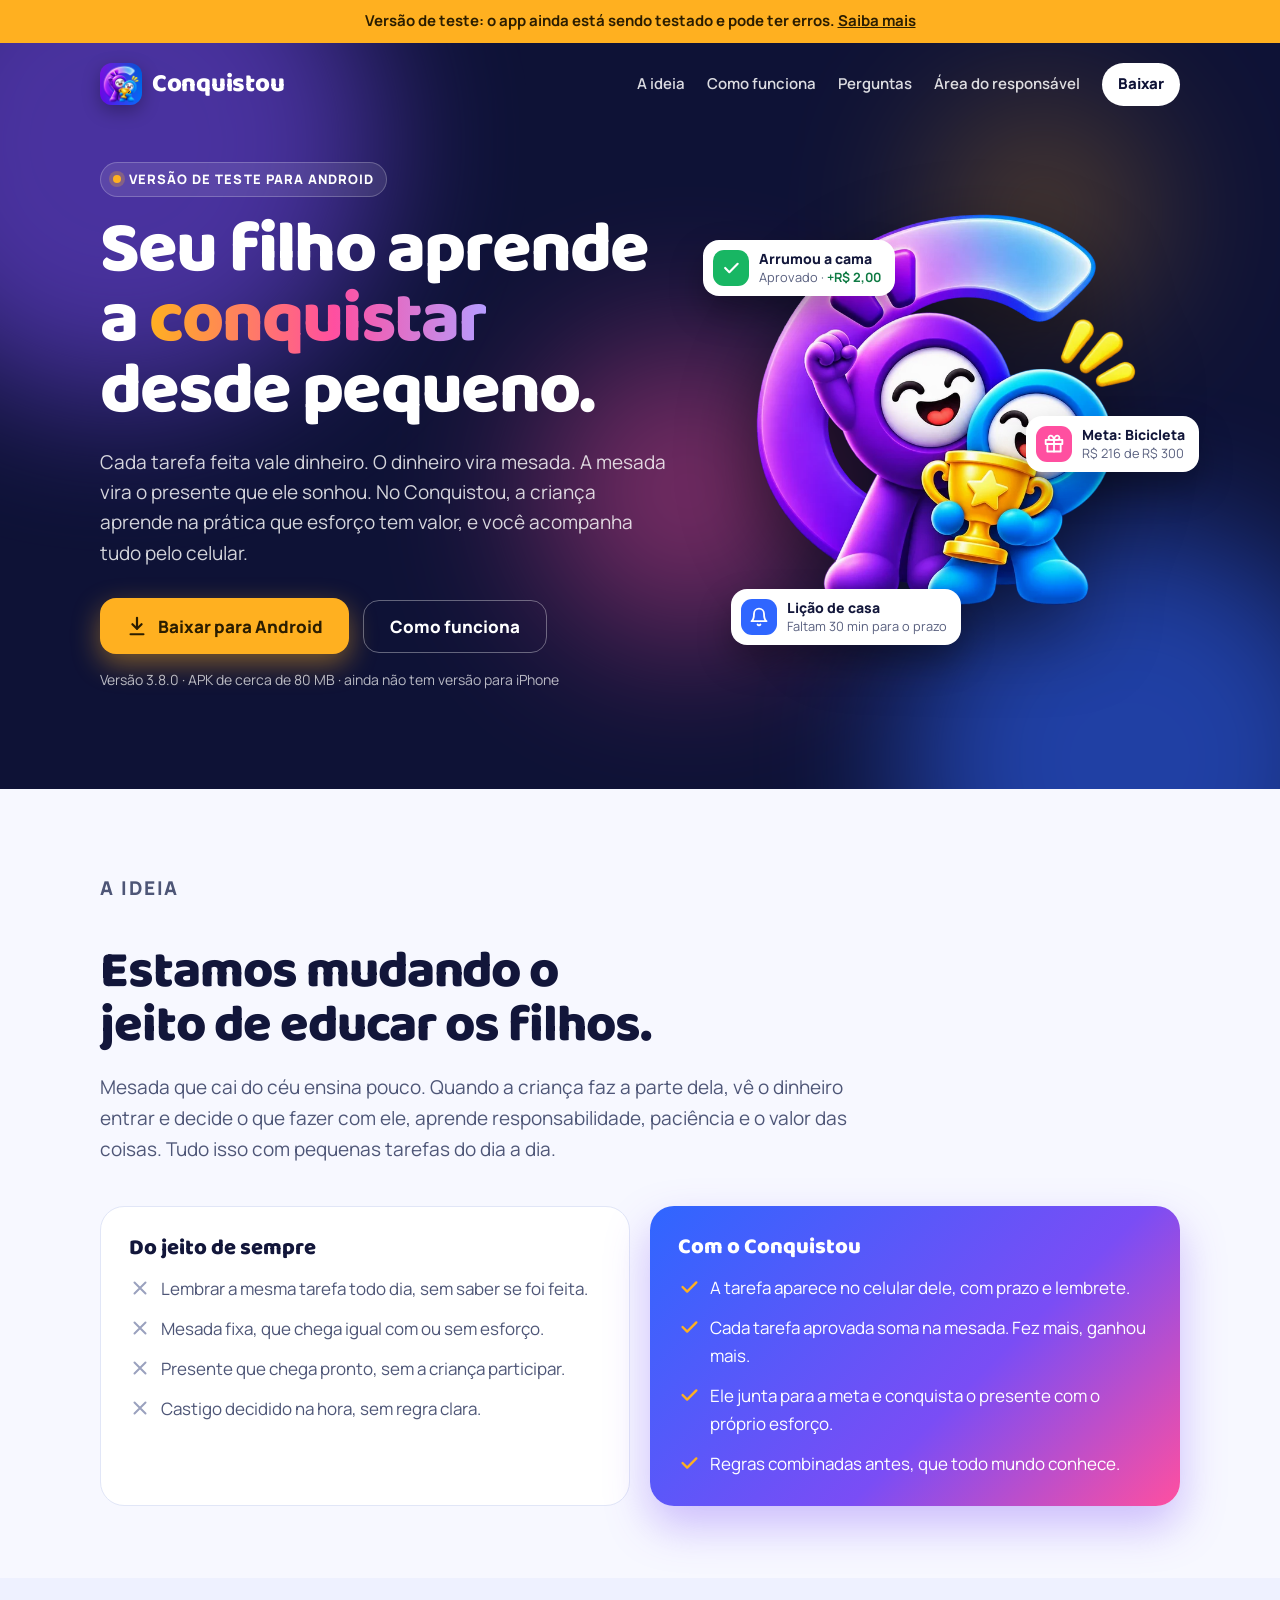
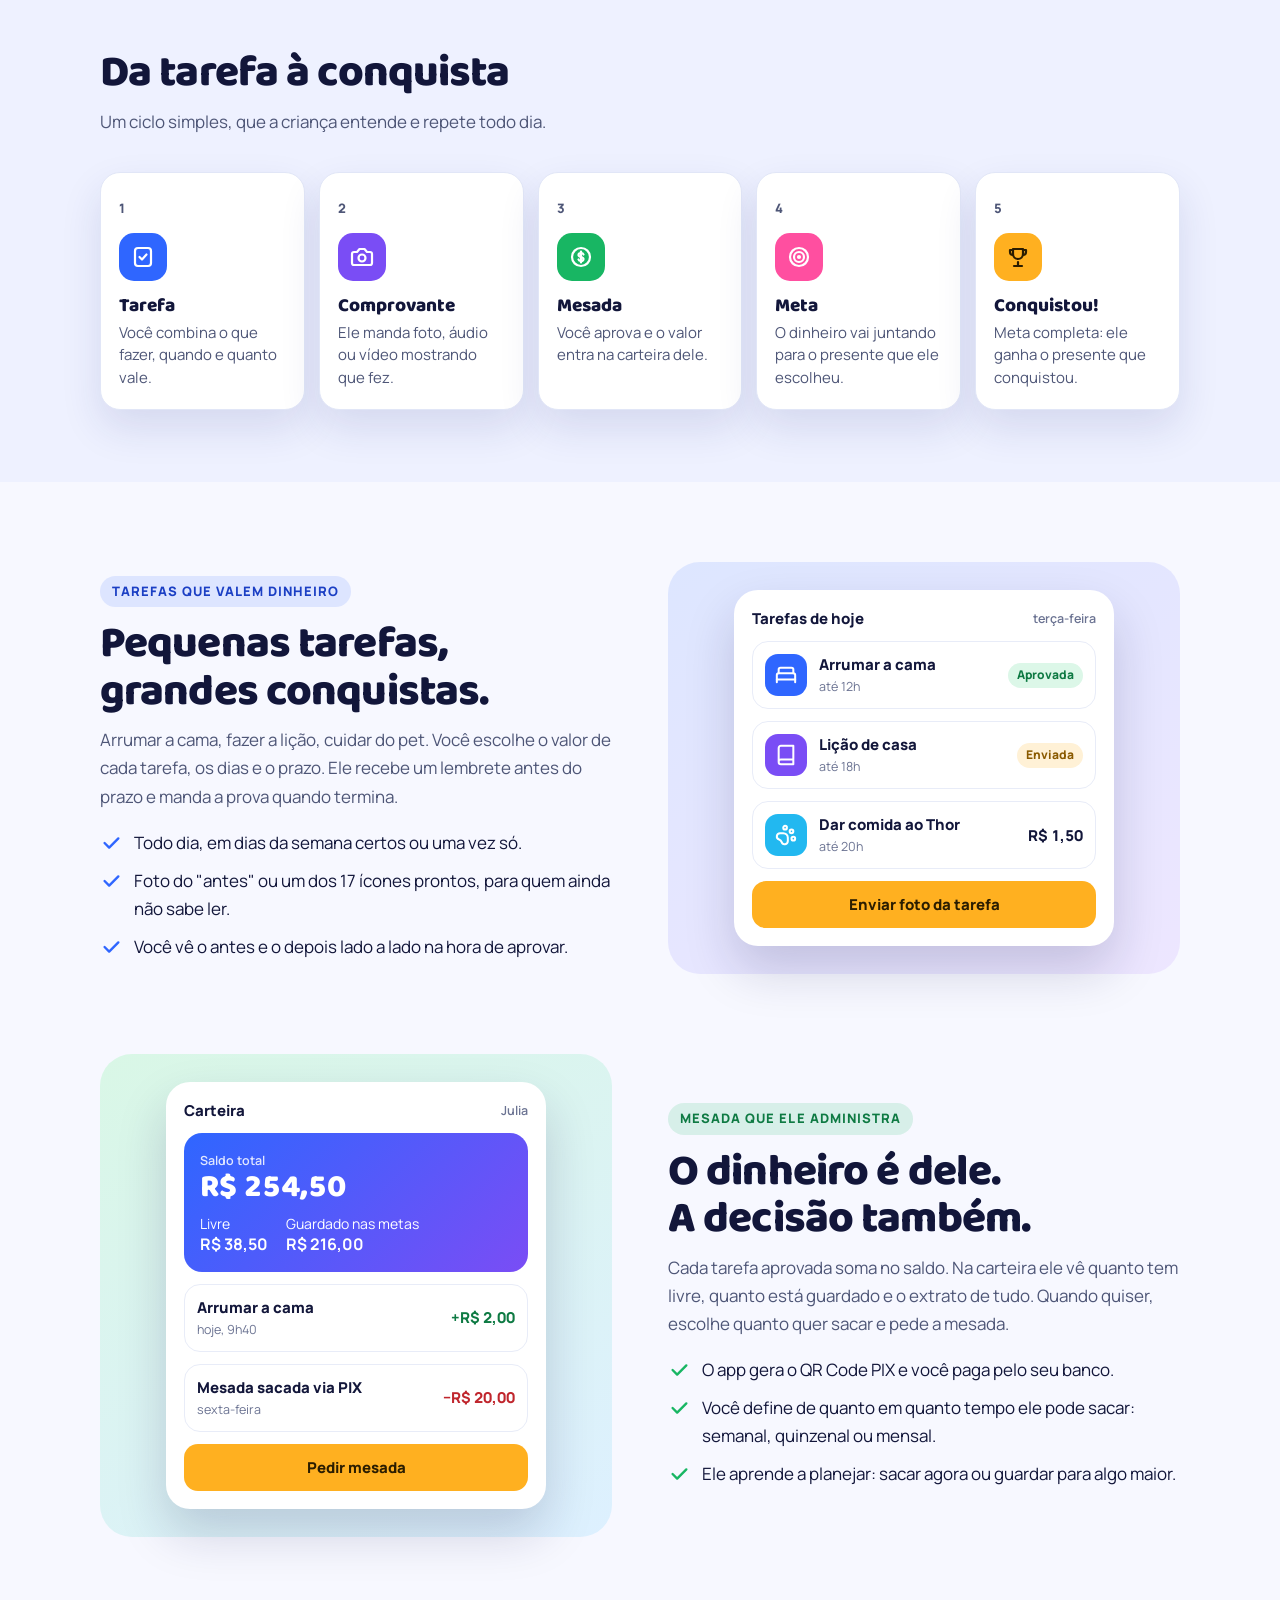
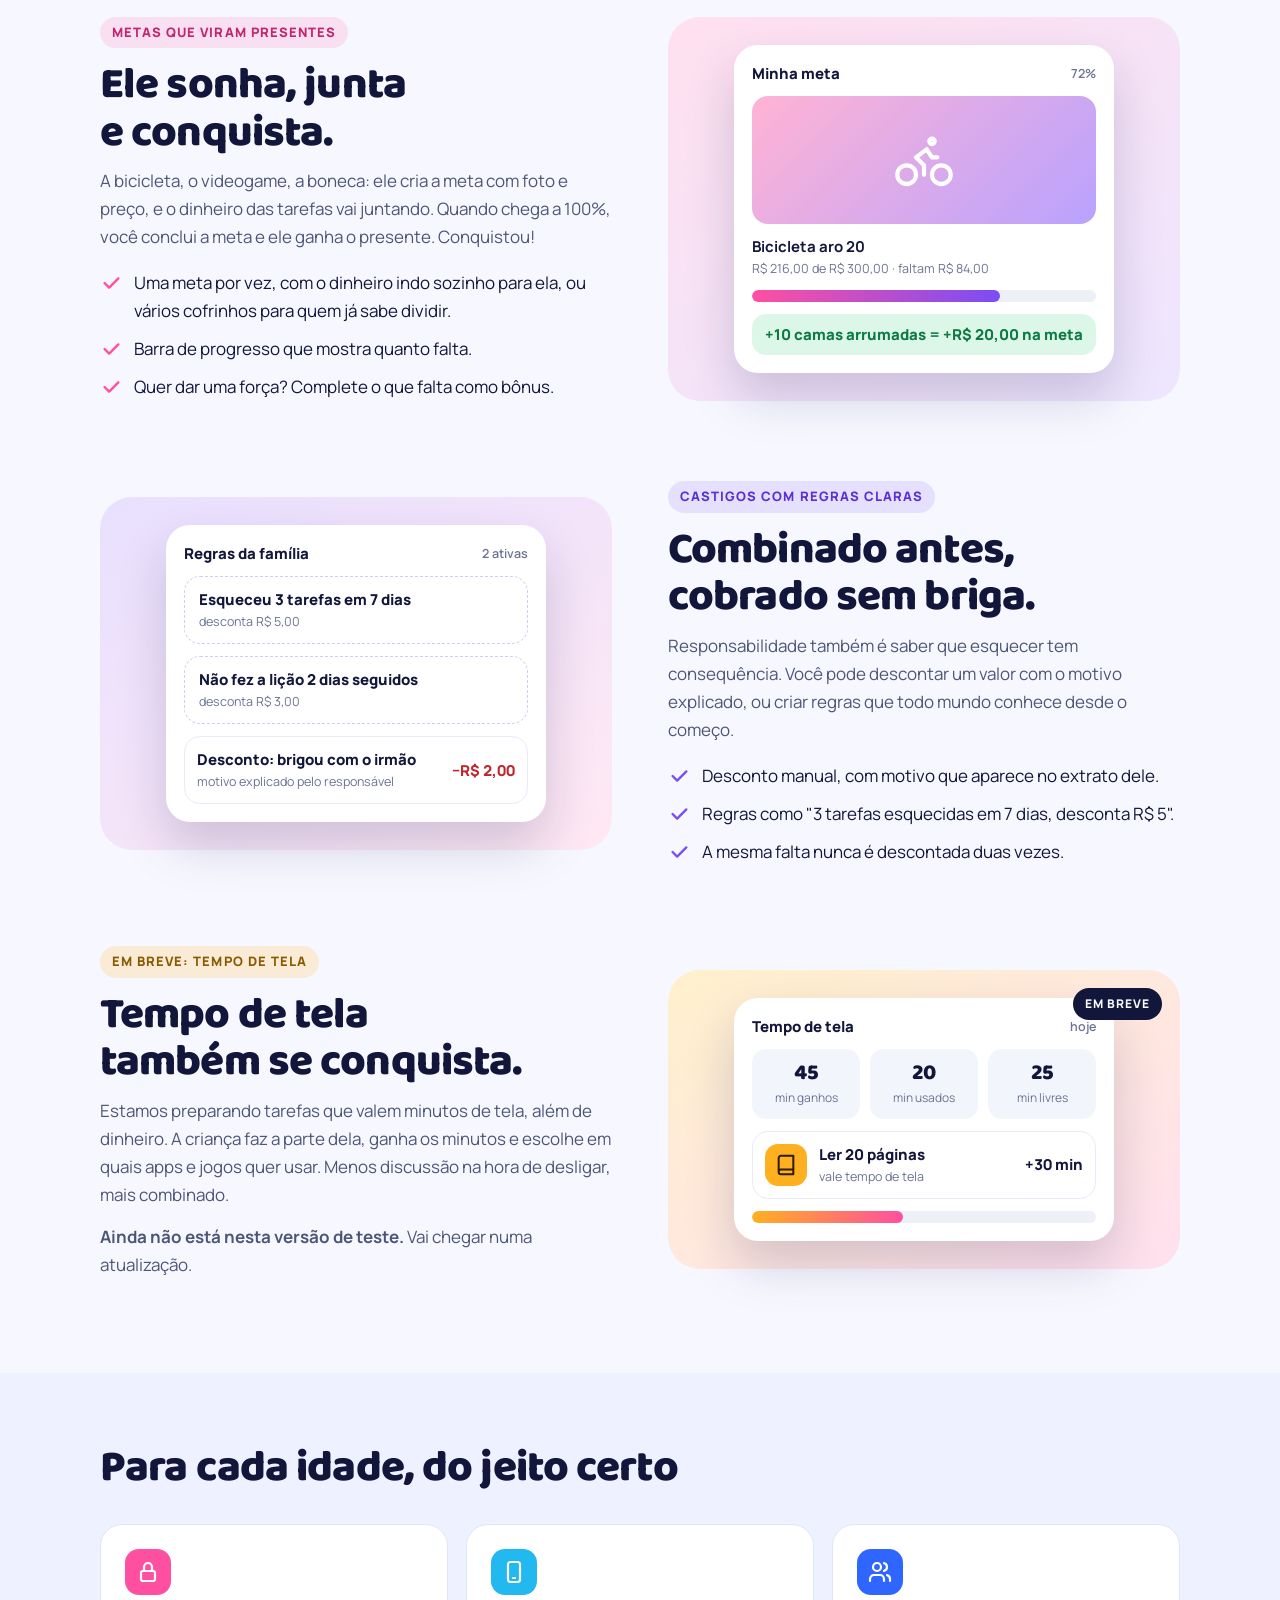
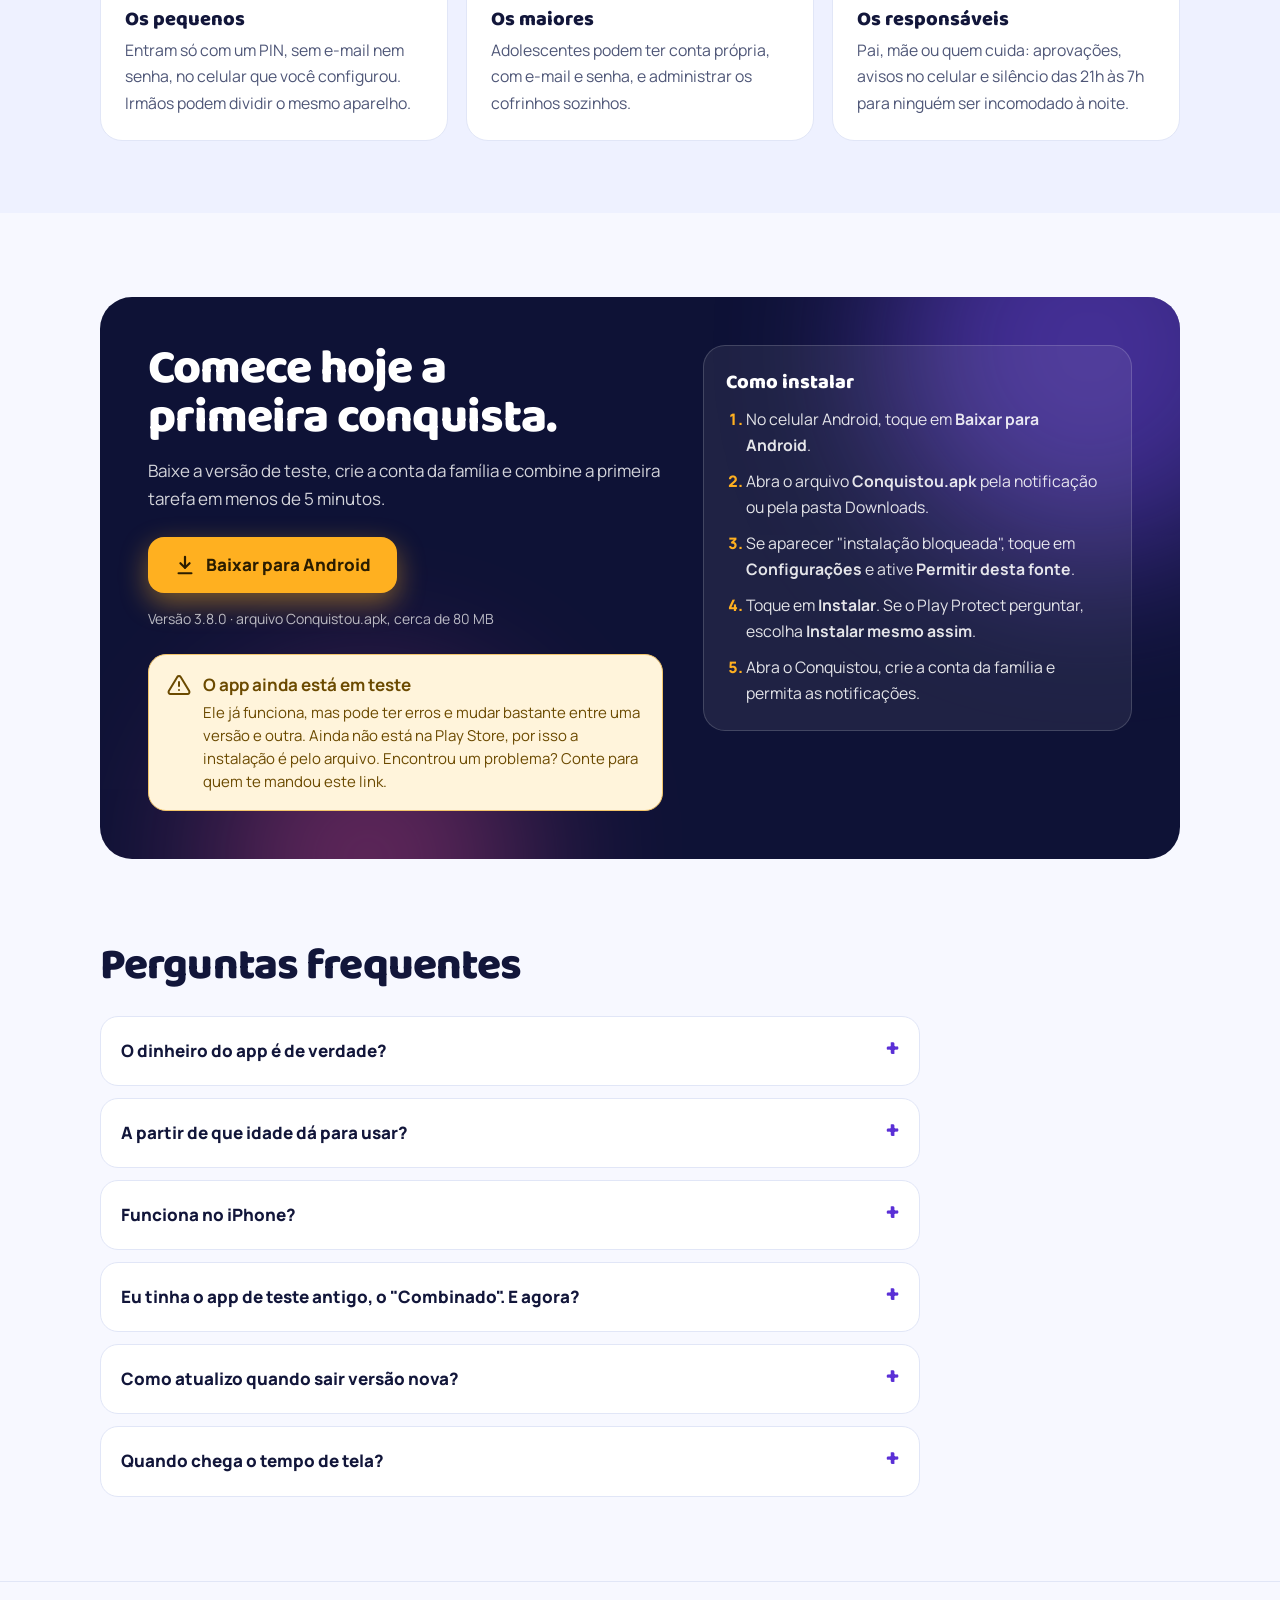
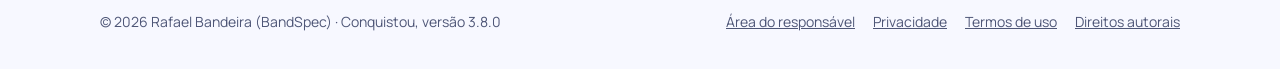
==== commit 84581cf2: "Site: versao 3.8.0 Co-Authored-By: Claude Sonnet 5.5 <noreply@anthropic.com>" ====
--- a/index.html
+++ b/index.html
@@ -403,7 +403,7 @@
         </a>
         <a class="botao secundario" href="#como-funciona">Como funciona</a>
       </div>
-      <p class="letra-miuda">Versão 3.7.0 · APK de cerca de 80 MB · ainda não tem versão para iPhone</p>
+      <p class="letra-miuda">Versão 3.8.0 · APK de cerca de 80 MB · ainda não tem versão para iPhone</p>
     </div>
 
     <div class="cena" aria-hidden="true">
@@ -673,7 +673,7 @@
             <svg viewBox="0 0 24 24" fill="none" stroke="currentColor" stroke-width="2.4" stroke-linecap="round" stroke-linejoin="round" aria-hidden="true"><path d="M12 3v12"/><path d="m7 10 5 5 5-5"/><path d="M5 21h14"/></svg>
             Baixar para Android
           </a>
-          <p class="letra-miuda">Versão 3.7.0 · arquivo Conquistou.apk, cerca de 80 MB</p>
+          <p class="letra-miuda">Versão 3.8.0 · arquivo Conquistou.apk, cerca de 80 MB</p>
           <div class="aviso" role="note">
             <svg viewBox="0 0 24 24" fill="none" stroke="currentColor" stroke-width="2" stroke-linecap="round" stroke-linejoin="round" aria-hidden="true"><path d="M10.3 3.9 1.8 18a2 2 0 0 0 1.7 3h17a2 2 0 0 0 1.7-3L13.7 3.9a2 2 0 0 0-3.4 0Z"/><path d="M12 9v4"/><path d="M12 17h.01"/></svg>
             <div>
@@ -731,7 +731,7 @@
 
 <footer>
   <div class="envoltorio">
-    <span>© 2026 Rafael Bandeira (BandSpec) · Conquistou, versão 3.7.0</span>
+    <span>© 2026 Rafael Bandeira (BandSpec) · Conquistou, versão 3.8.0</span>
     <span class="legais"><a href="painel/">Área do responsável</a><a href="privacidade.html">Privacidade</a><a href="termos.html">Termos de uso</a><a href="direitos-autorais.html">Direitos autorais</a></span>
   </div>
 </footer>
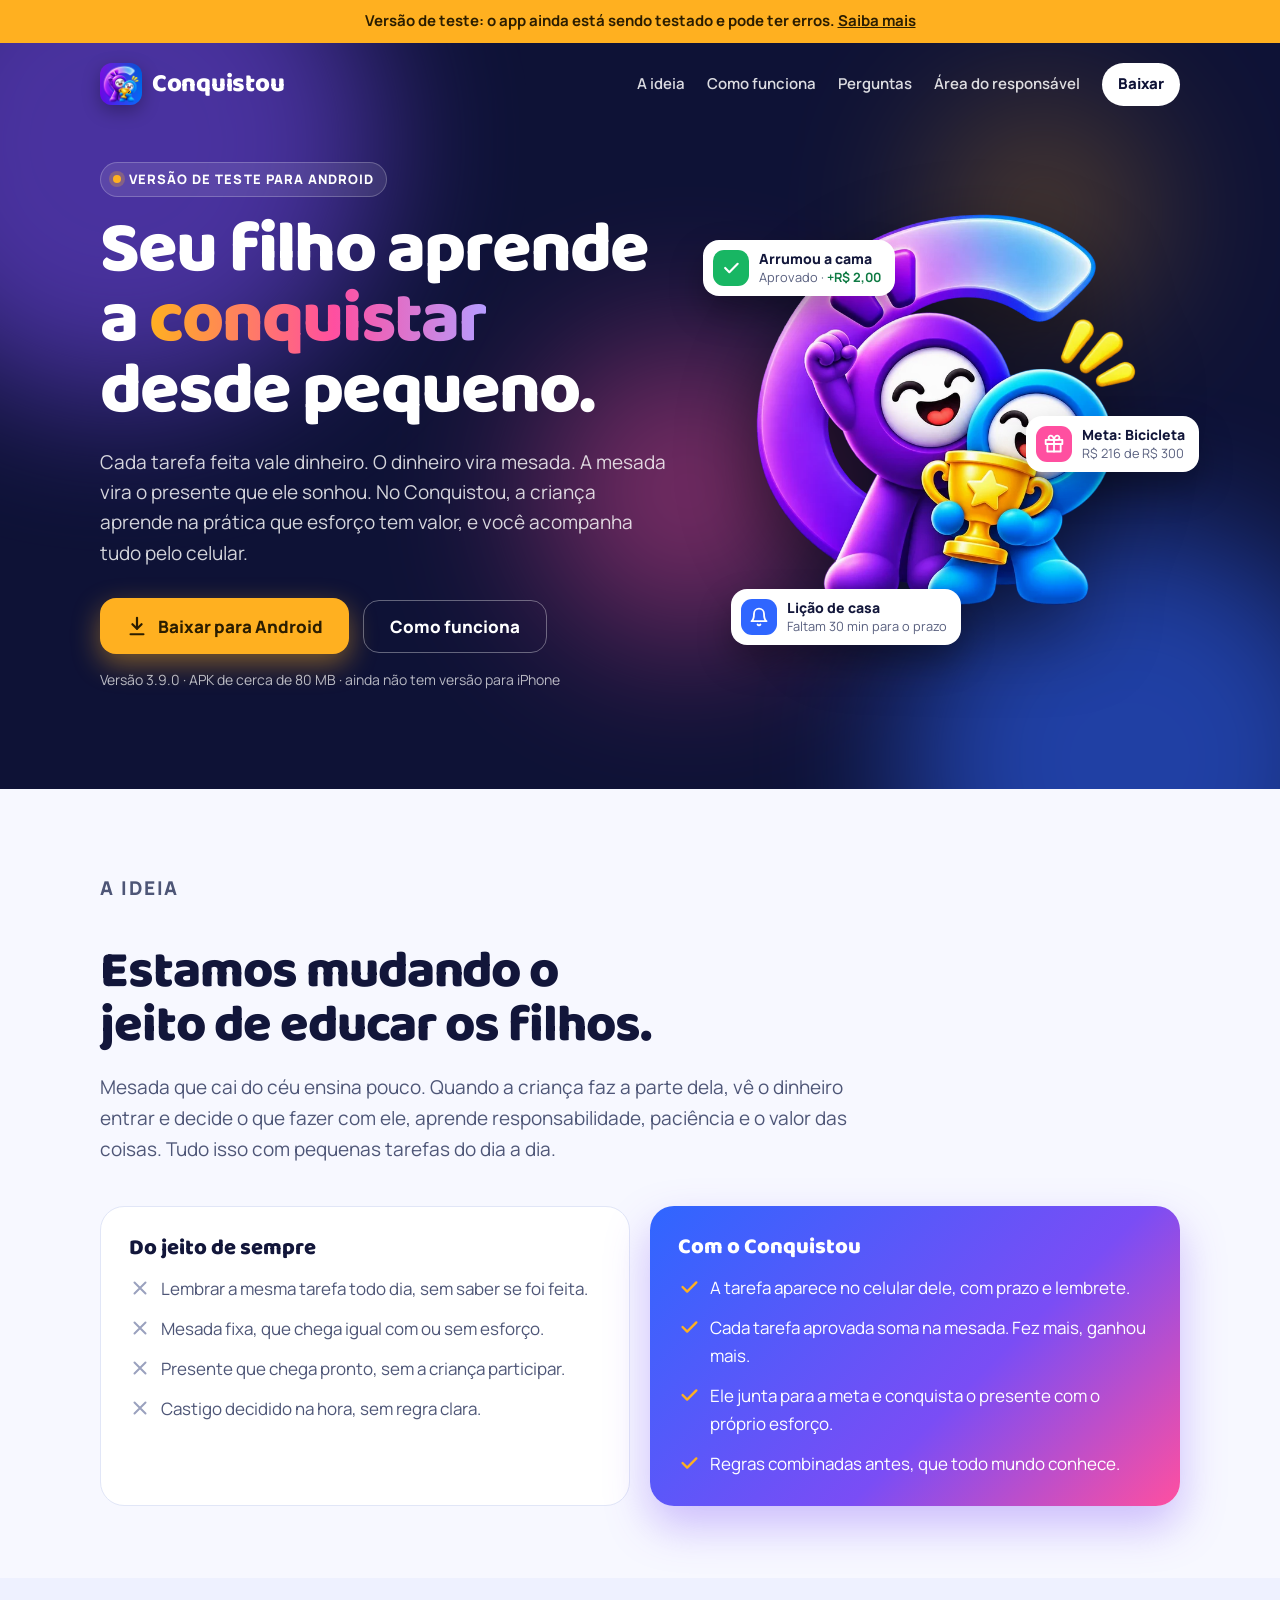
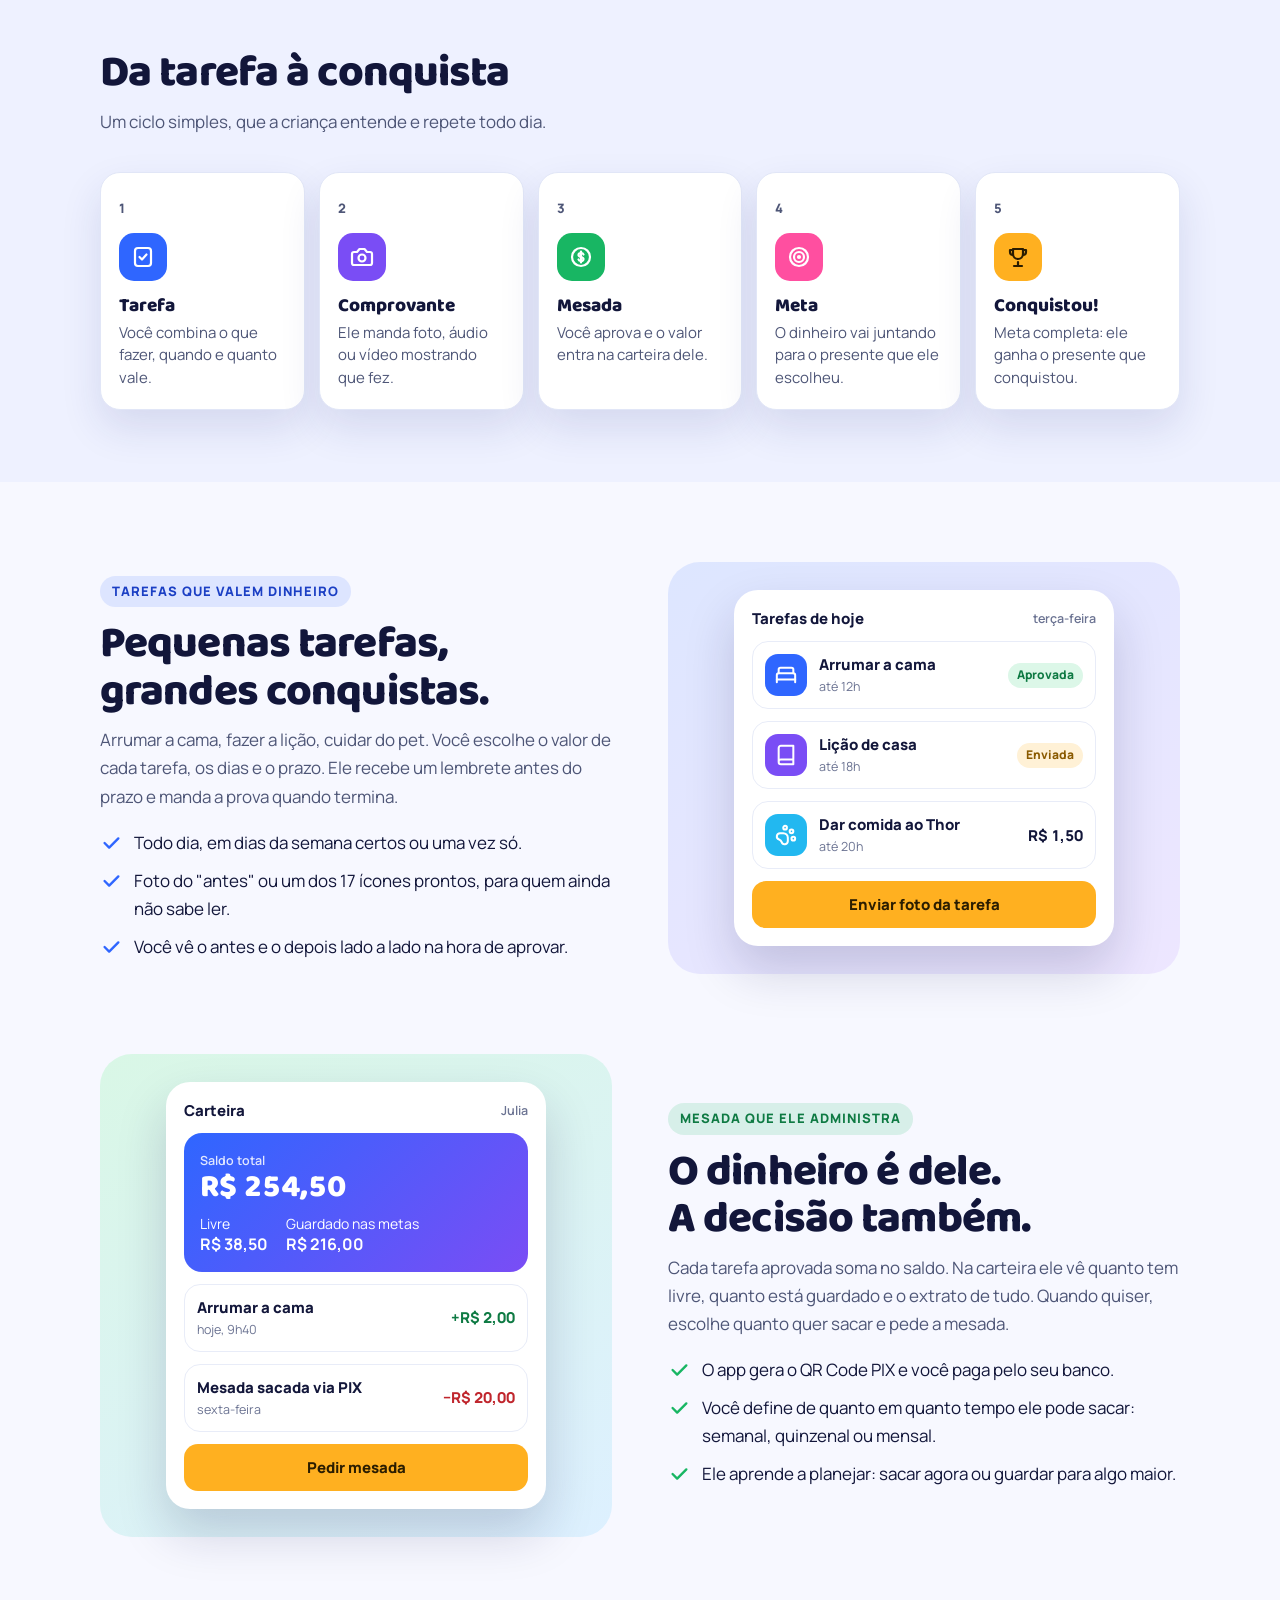
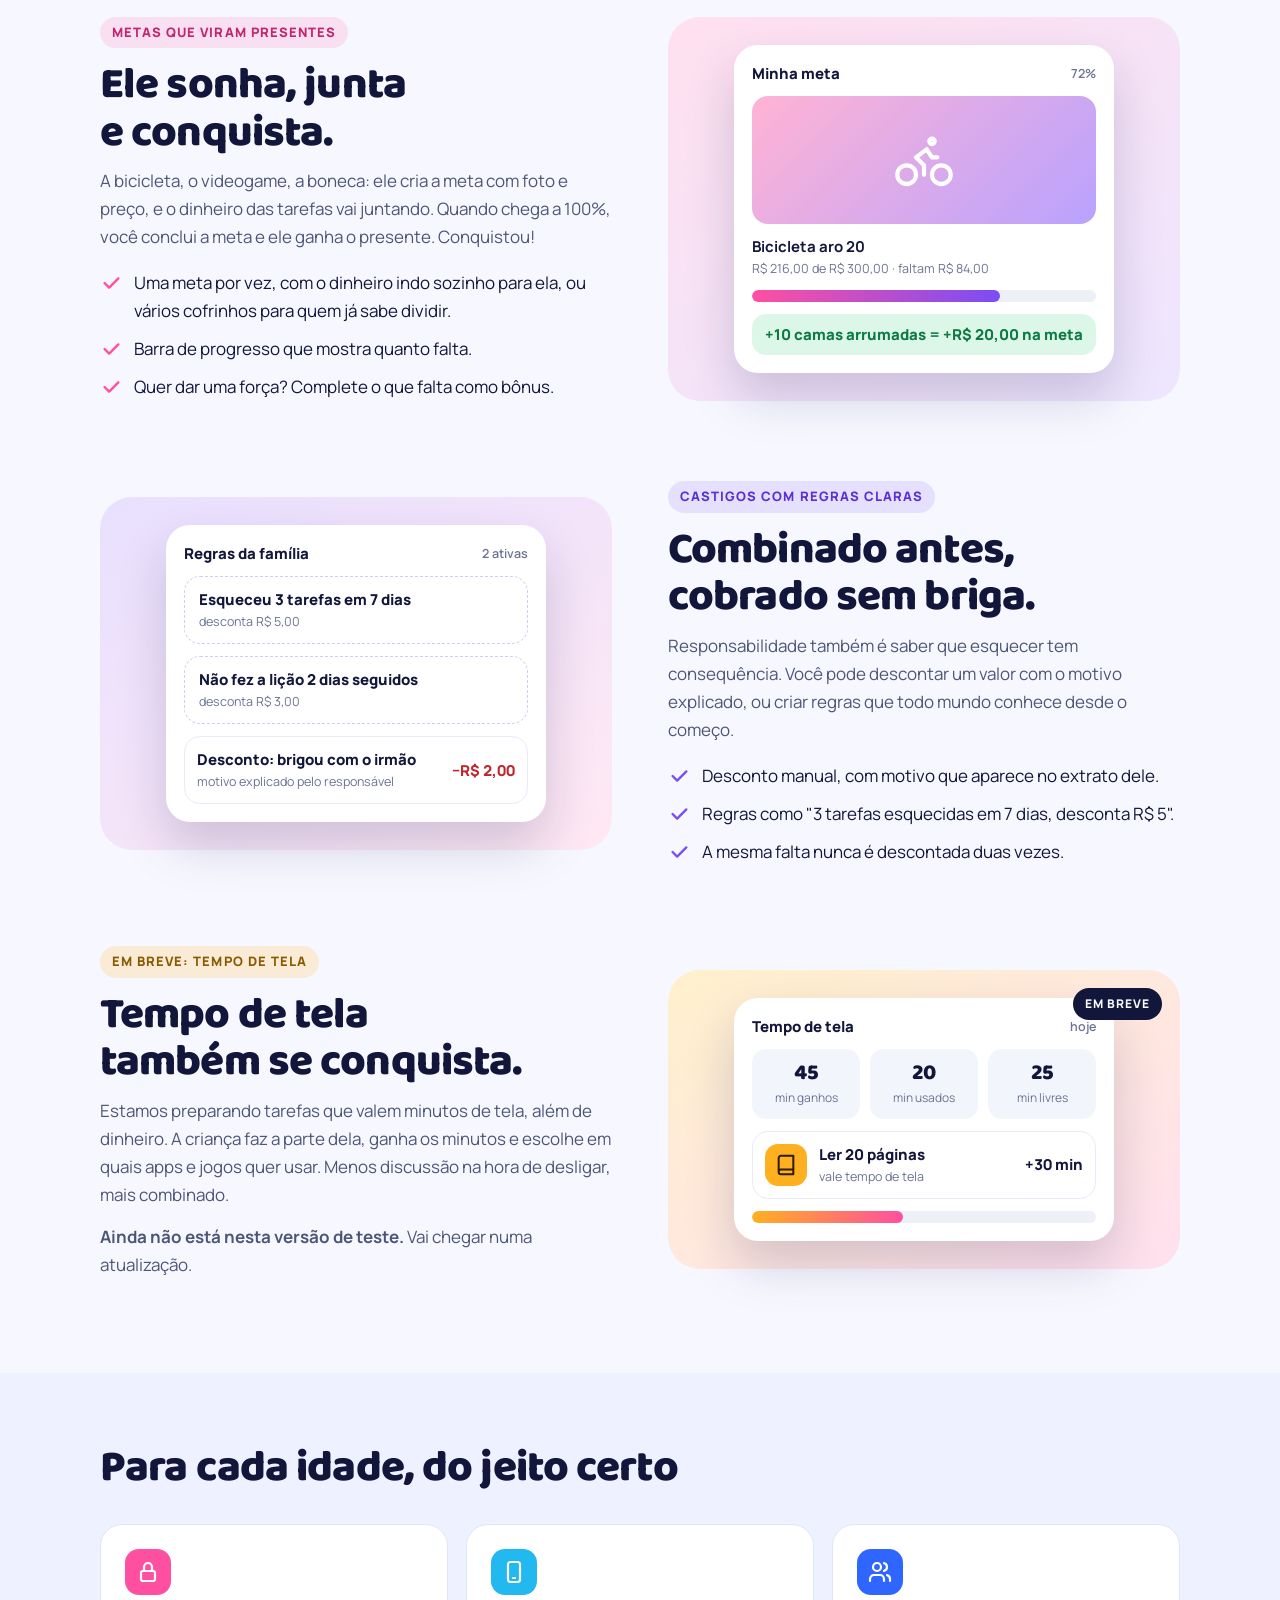
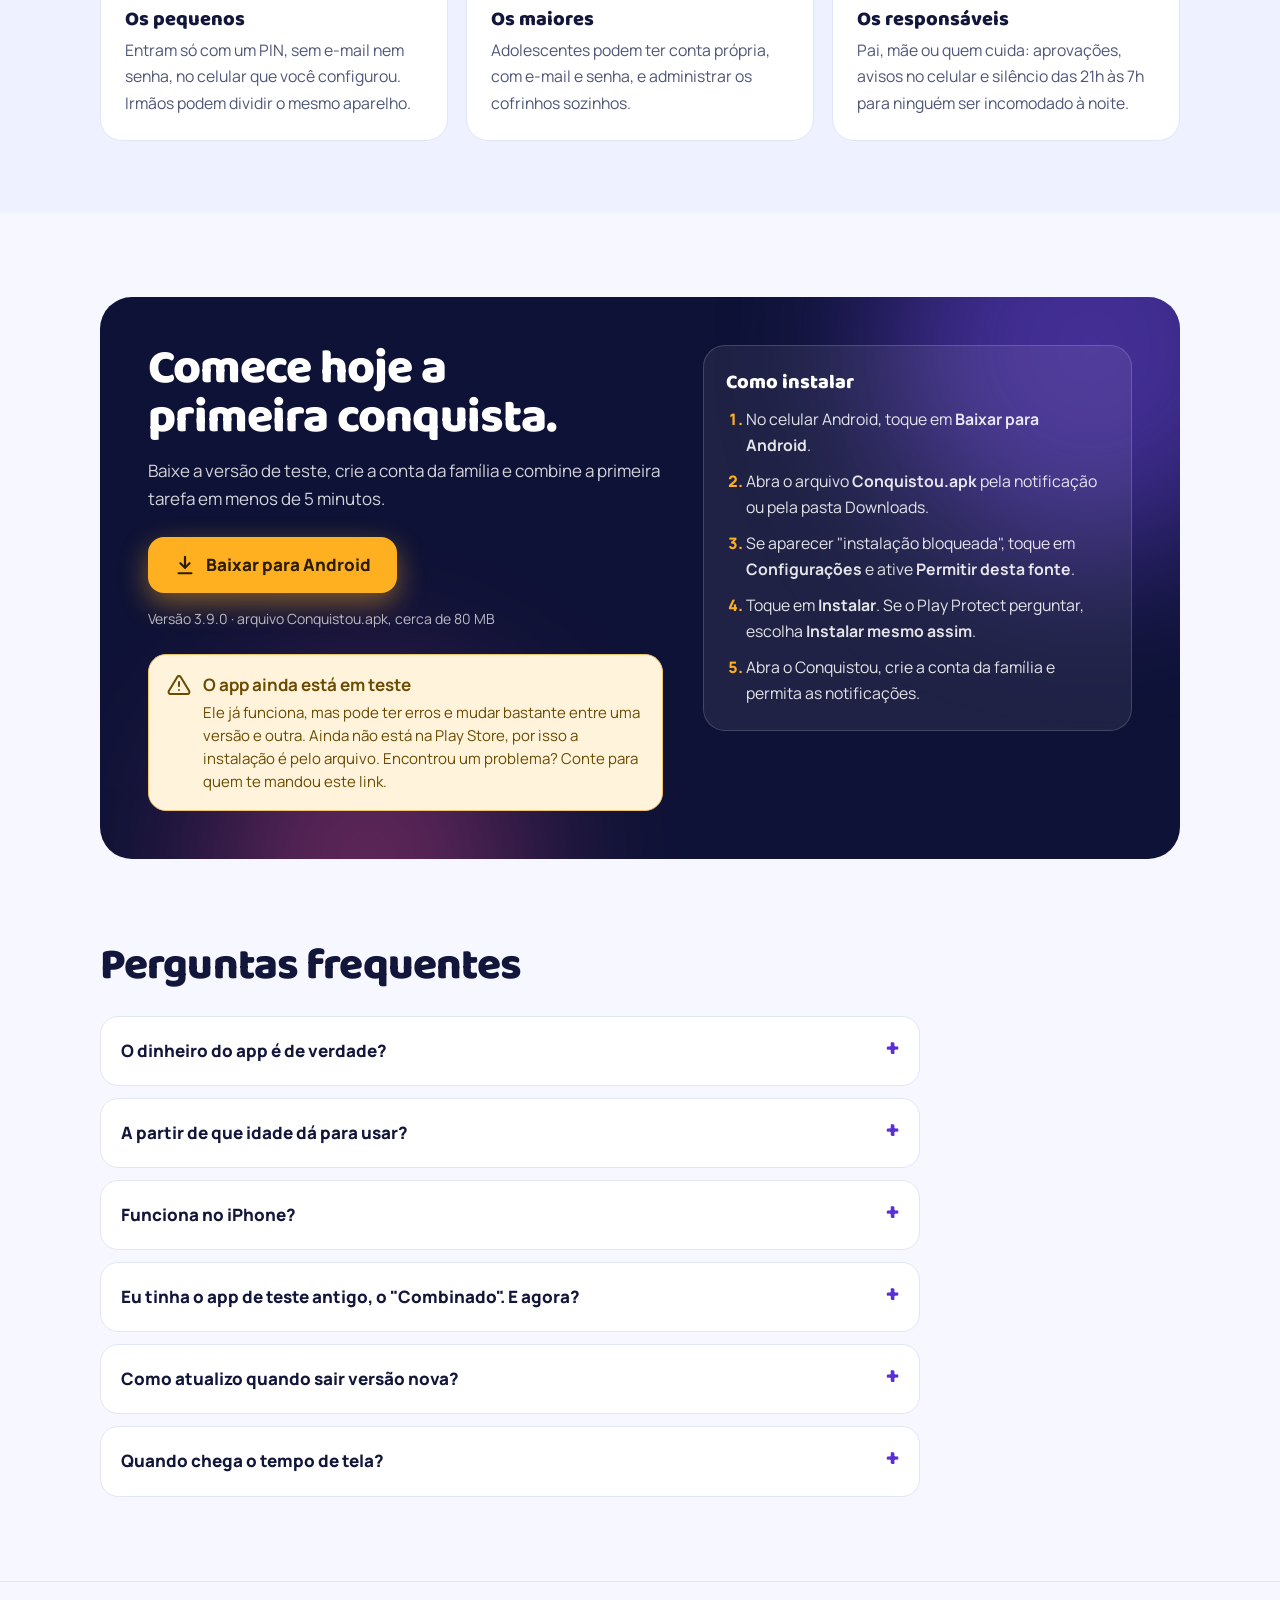
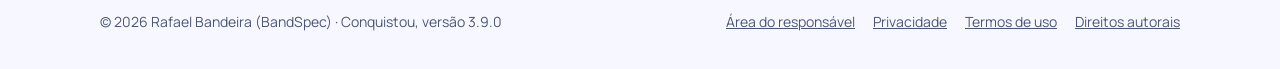
==== commit cc68937f: "chore: versão 3.9.0 no site Co-Authored-By: Claude Sonnet 5.5 <noreply@anthropic.com>" ====
--- a/index.html
+++ b/index.html
@@ -403,7 +403,8 @@
         </a>
         <a class="botao secundario" href="#como-funciona">Como funciona</a>
       </div>
-      <p class="letra-miuda">Versão 3.8.0 · APK de cerca de 80 MB · ainda não tem versão para iPhone</p>
+      <p class="letra-miuda">Versão 3.9.0 · APK de cerca de 80 MB · ainda não tem versão para iPhone</p>
+      <p class="letra-miuda" id="indicacao" hidden></p>
     </div>
 
     <div class="cena" aria-hidden="true">
@@ -673,7 +674,7 @@
             <svg viewBox="0 0 24 24" fill="none" stroke="currentColor" stroke-width="2.4" stroke-linecap="round" stroke-linejoin="round" aria-hidden="true"><path d="M12 3v12"/><path d="m7 10 5 5 5-5"/><path d="M5 21h14"/></svg>
             Baixar para Android
           </a>
-          <p class="letra-miuda">Versão 3.8.0 · arquivo Conquistou.apk, cerca de 80 MB</p>
+          <p class="letra-miuda">Versão 3.9.0 · arquivo Conquistou.apk, cerca de 80 MB</p>
           <div class="aviso" role="note">
             <svg viewBox="0 0 24 24" fill="none" stroke="currentColor" stroke-width="2" stroke-linecap="round" stroke-linejoin="round" aria-hidden="true"><path d="M10.3 3.9 1.8 18a2 2 0 0 0 1.7 3h17a2 2 0 0 0 1.7-3L13.7 3.9a2 2 0 0 0-3.4 0Z"/><path d="M12 9v4"/><path d="M12 17h.01"/></svg>
             <div>
@@ -731,10 +732,11 @@
 
 <footer>
   <div class="envoltorio">
-    <span>© 2026 Rafael Bandeira (BandSpec) · Conquistou, versão 3.8.0</span>
+    <span>© 2026 Rafael Bandeira (BandSpec) · Conquistou, versão 3.9.0</span>
     <span class="legais"><a href="painel/">Área do responsável</a><a href="privacidade.html">Privacidade</a><a href="termos.html">Termos de uso</a><a href="direitos-autorais.html">Direitos autorais</a></span>
   </div>
 </footer>
 
+<script src="js/ref.js" defer></script>
 </body>
 </html>
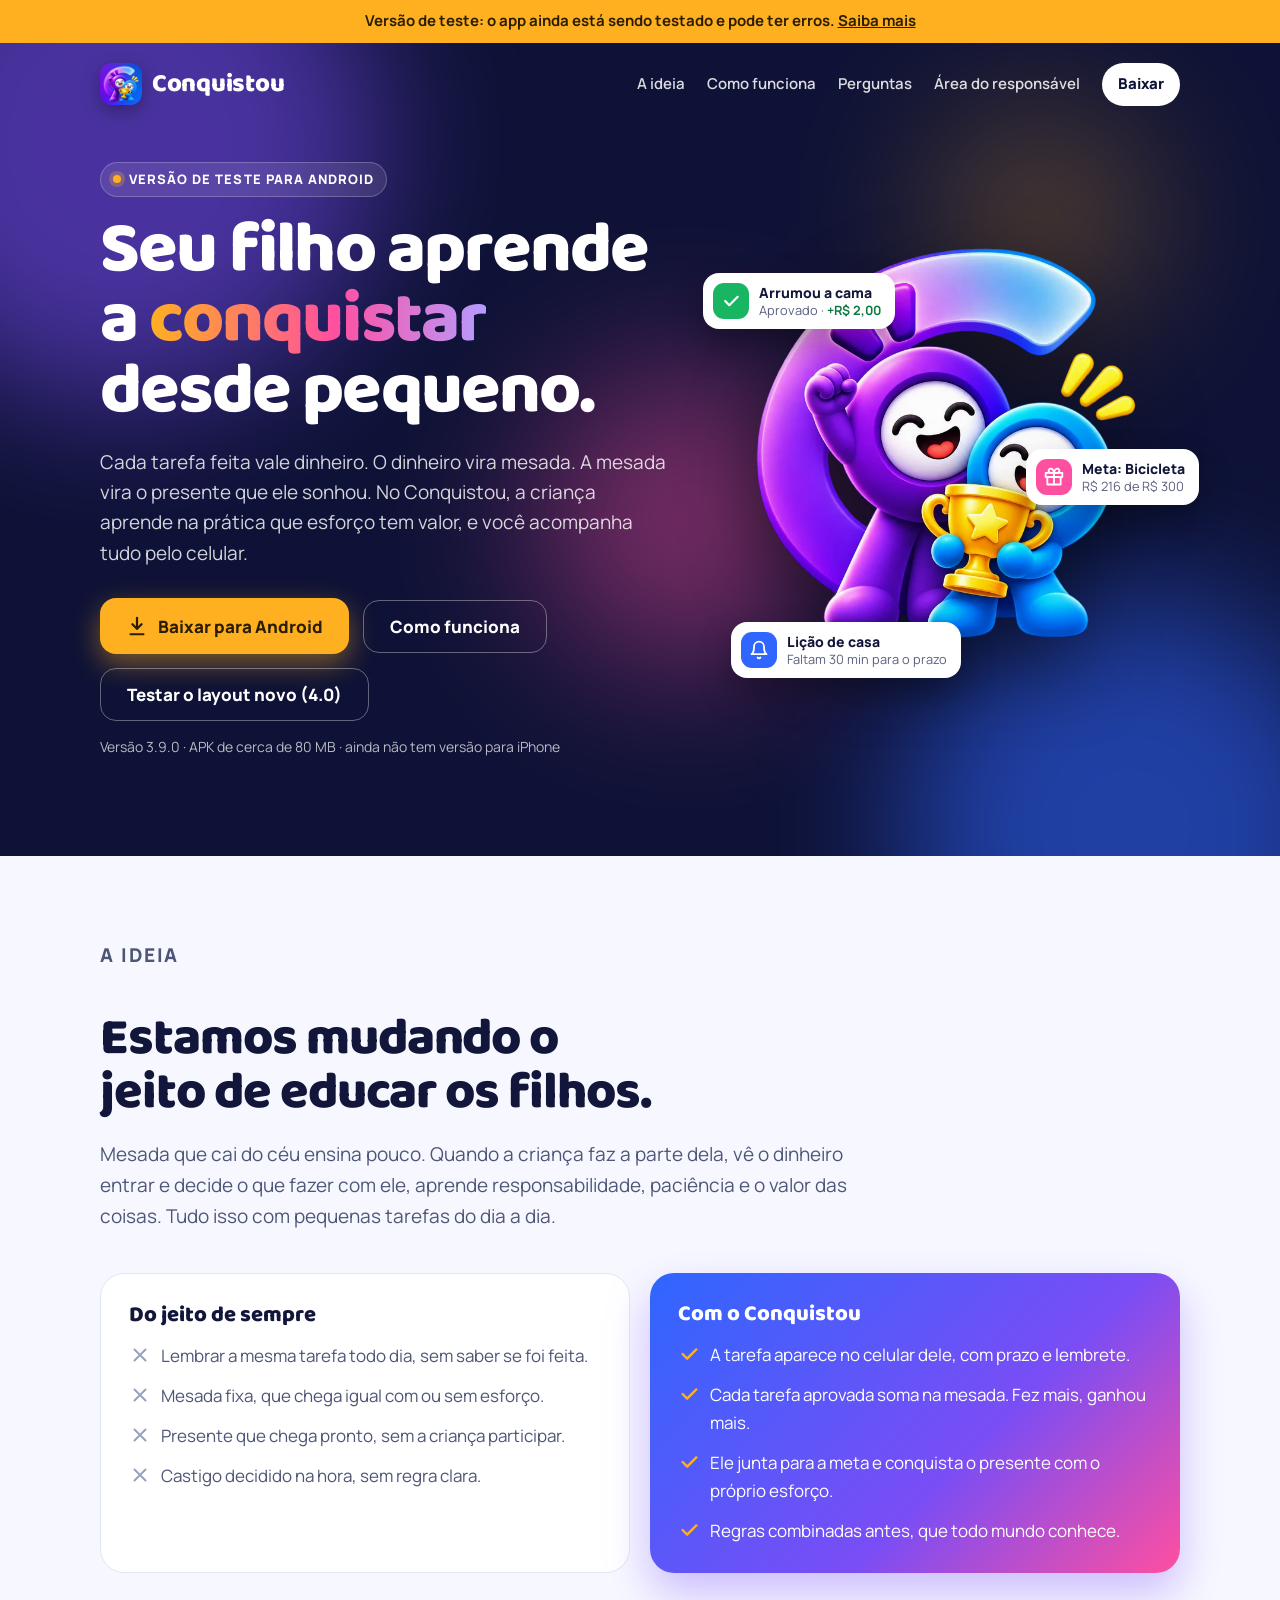
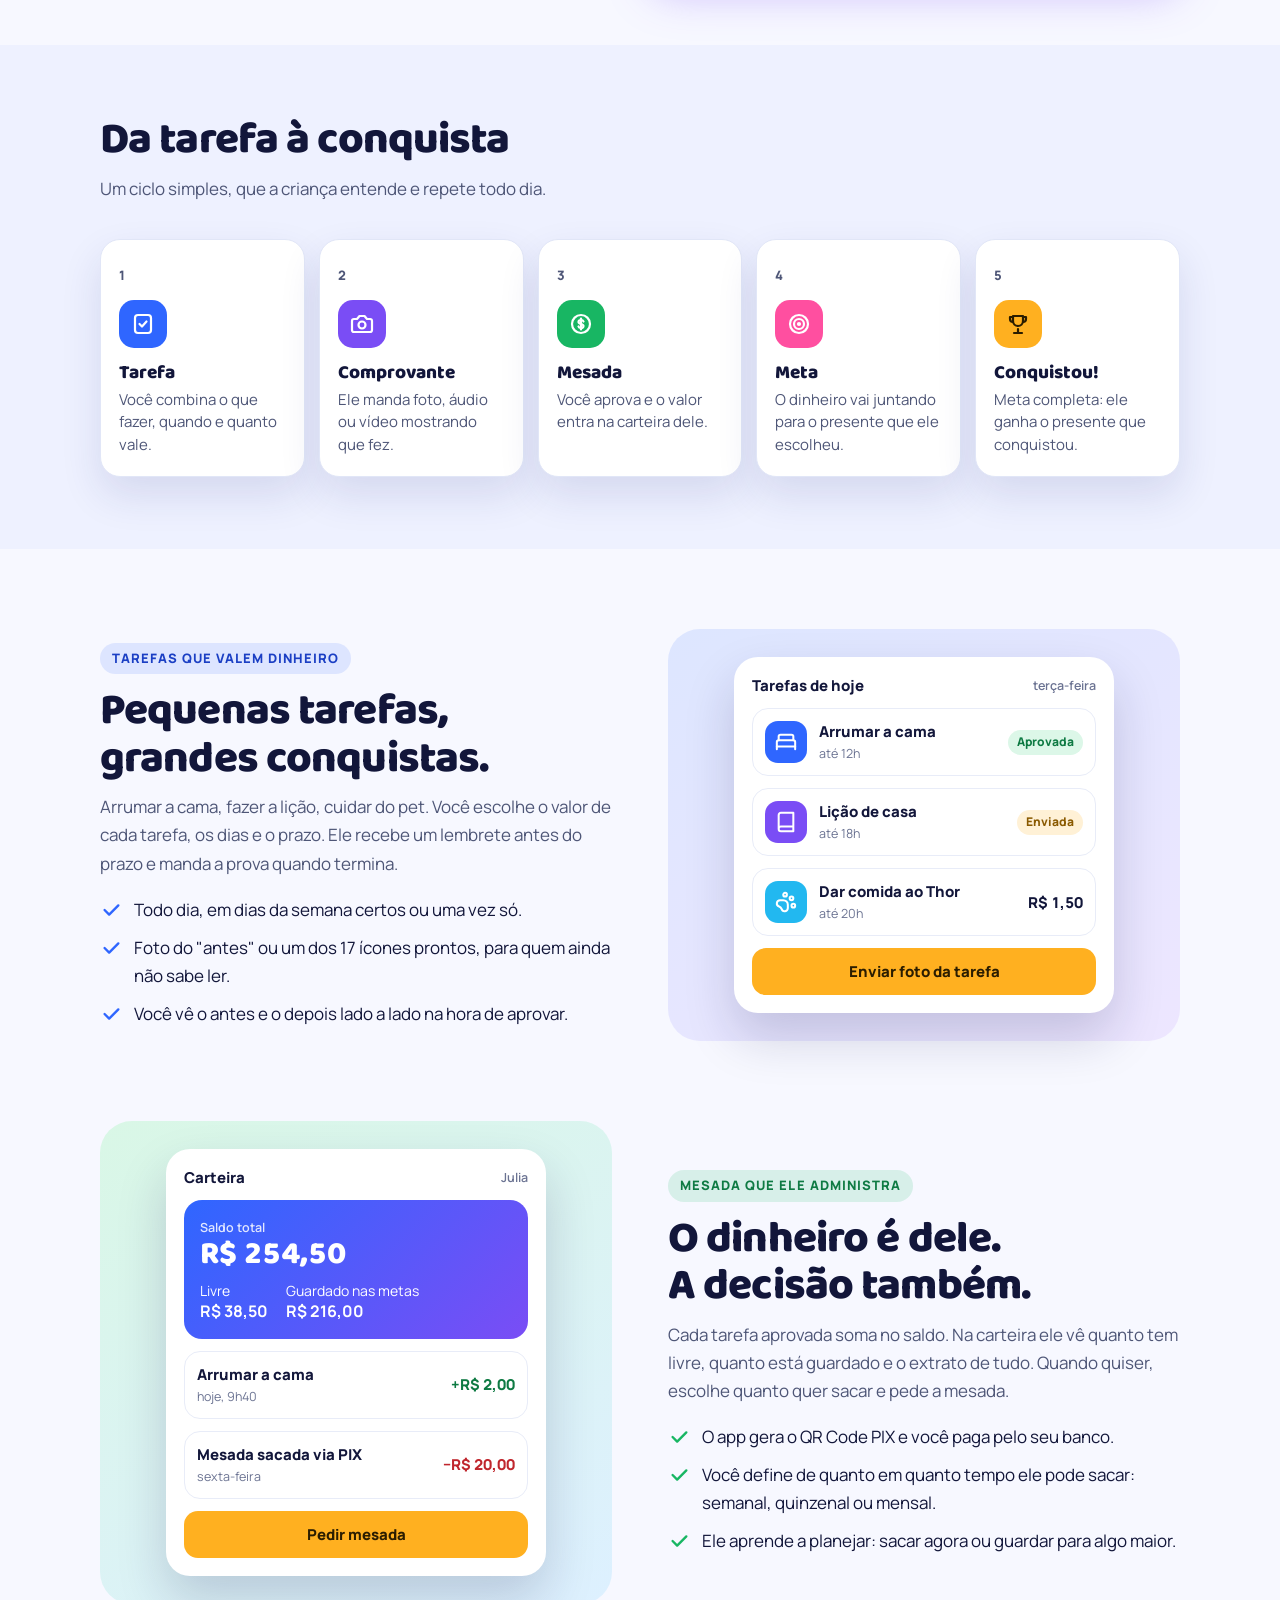
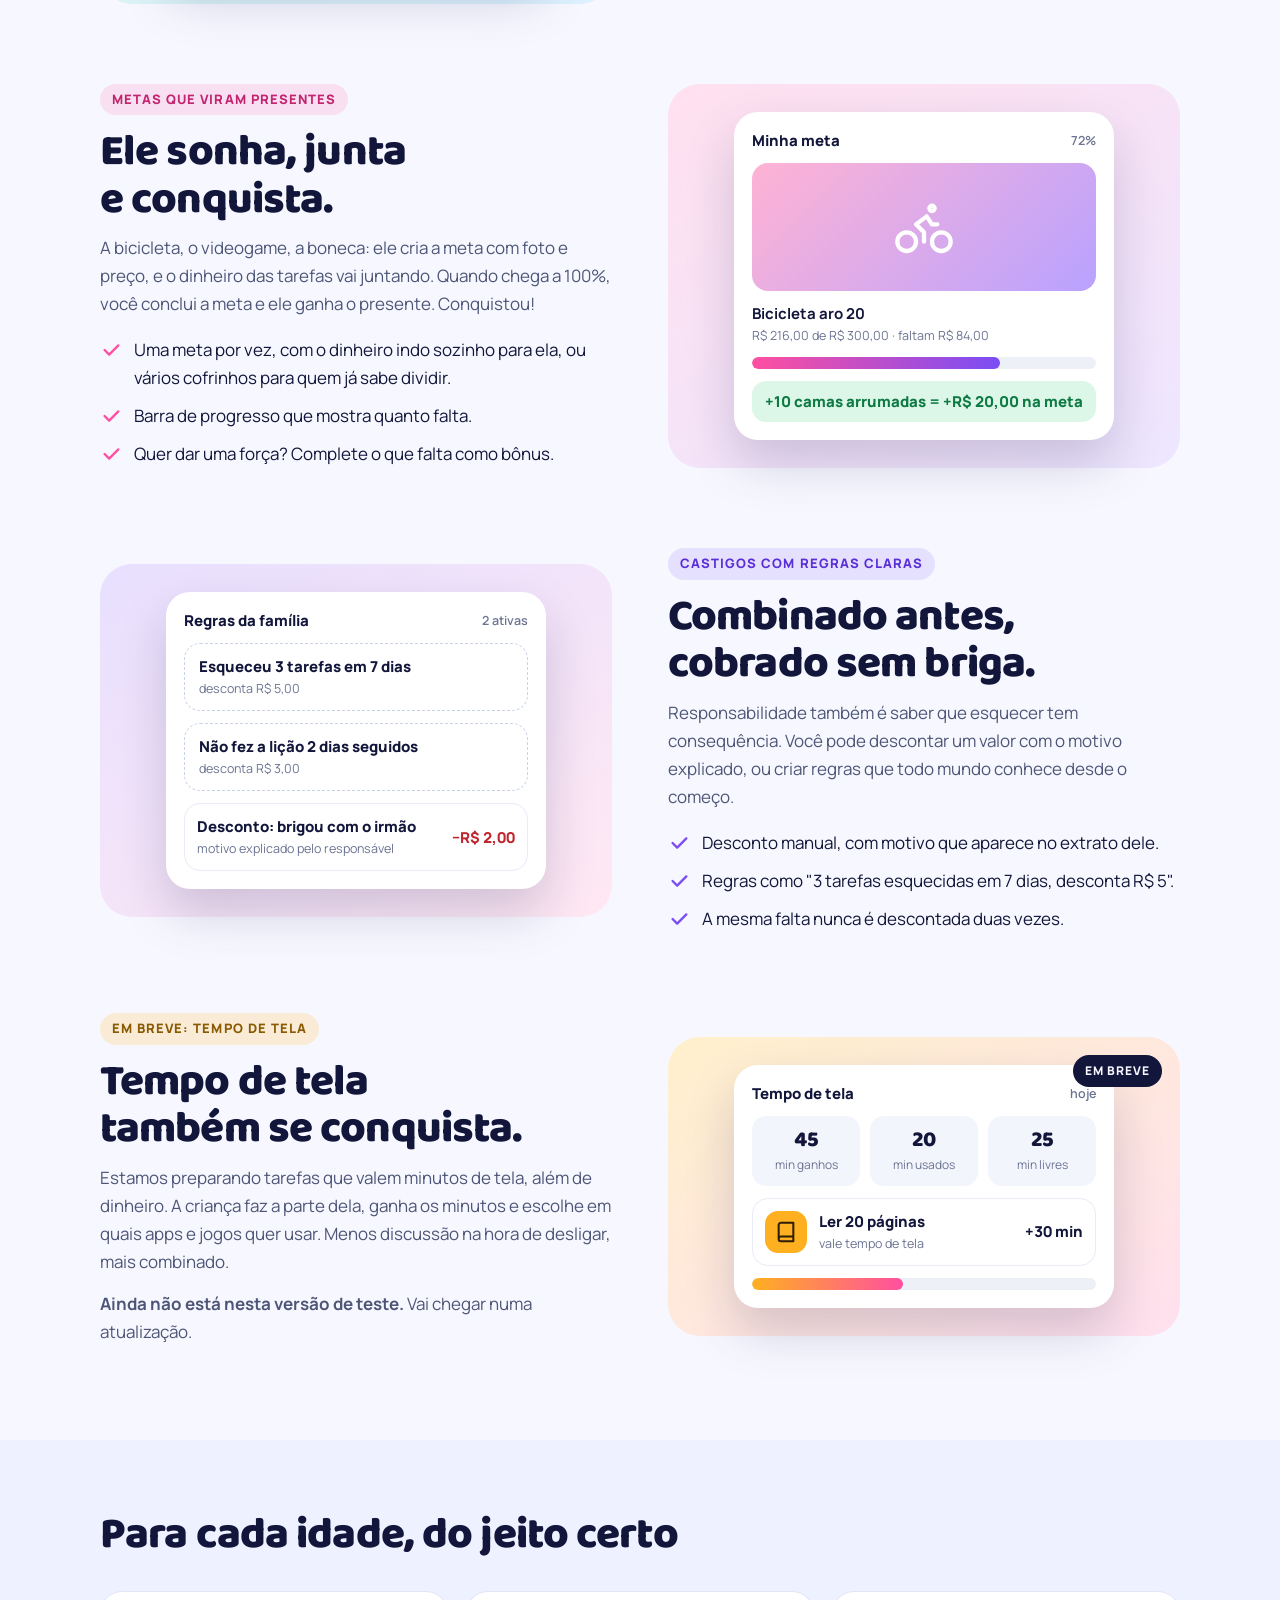
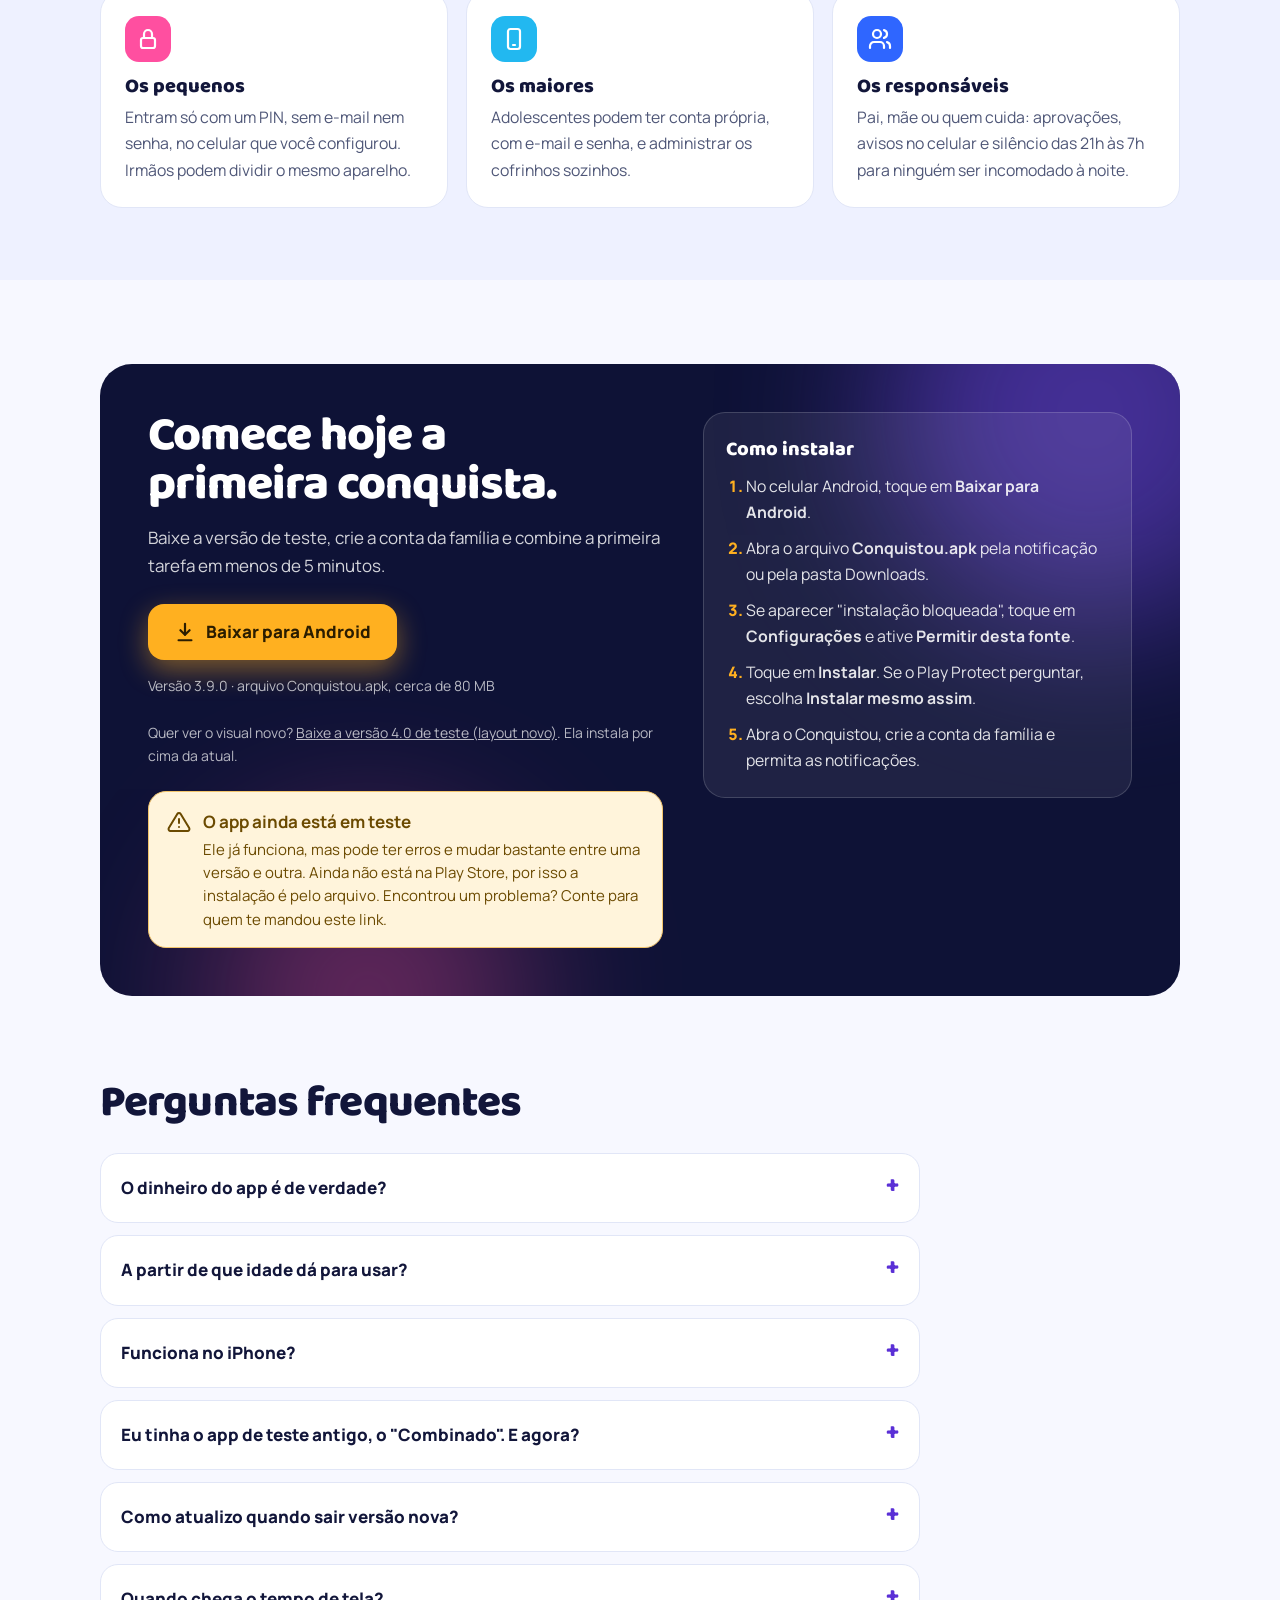
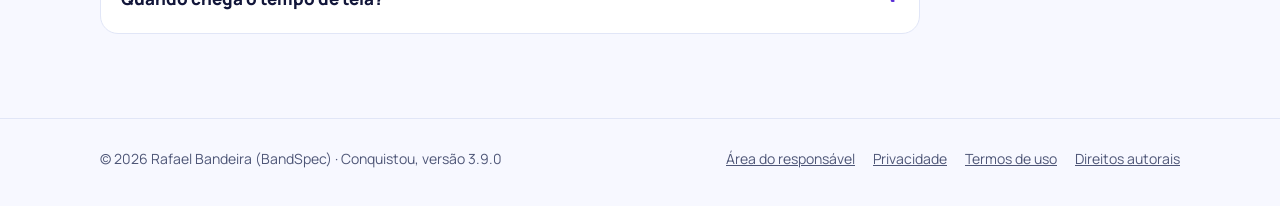
==== commit 731b9a61: "feat: botão para testar o layout novo (APK 4.0.0) no site Co-Authored-By: Claude Sonnet 5.5 <noreply" ====
--- a/index.html
+++ b/index.html
@@ -402,6 +402,7 @@
           Baixar para Android
         </a>
         <a class="botao secundario" href="#como-funciona">Como funciona</a>
+        <a class="botao secundario" href="https://github.com/BandSpec/conquistou/releases/download/v4.0.0-layout-novo/Conquistou-layout-novo.apk">Testar o layout novo (4.0)</a>
       </div>
       <p class="letra-miuda">Versão 3.9.0 · APK de cerca de 80 MB · ainda não tem versão para iPhone</p>
       <p class="letra-miuda" id="indicacao" hidden></p>
@@ -675,6 +676,7 @@
             Baixar para Android
           </a>
           <p class="letra-miuda">Versão 3.9.0 · arquivo Conquistou.apk, cerca de 80 MB</p>
+          <p class="letra-miuda">Quer ver o visual novo? <a href="https://github.com/BandSpec/conquistou/releases/download/v4.0.0-layout-novo/Conquistou-layout-novo.apk" style="color:inherit;text-decoration:underline">Baixe a versão 4.0 de teste (layout novo)</a>. Ela instala por cima da atual.</p>
           <div class="aviso" role="note">
             <svg viewBox="0 0 24 24" fill="none" stroke="currentColor" stroke-width="2" stroke-linecap="round" stroke-linejoin="round" aria-hidden="true"><path d="M10.3 3.9 1.8 18a2 2 0 0 0 1.7 3h17a2 2 0 0 0 1.7-3L13.7 3.9a2 2 0 0 0-3.4 0Z"/><path d="M12 9v4"/><path d="M12 17h.01"/></svg>
             <div>
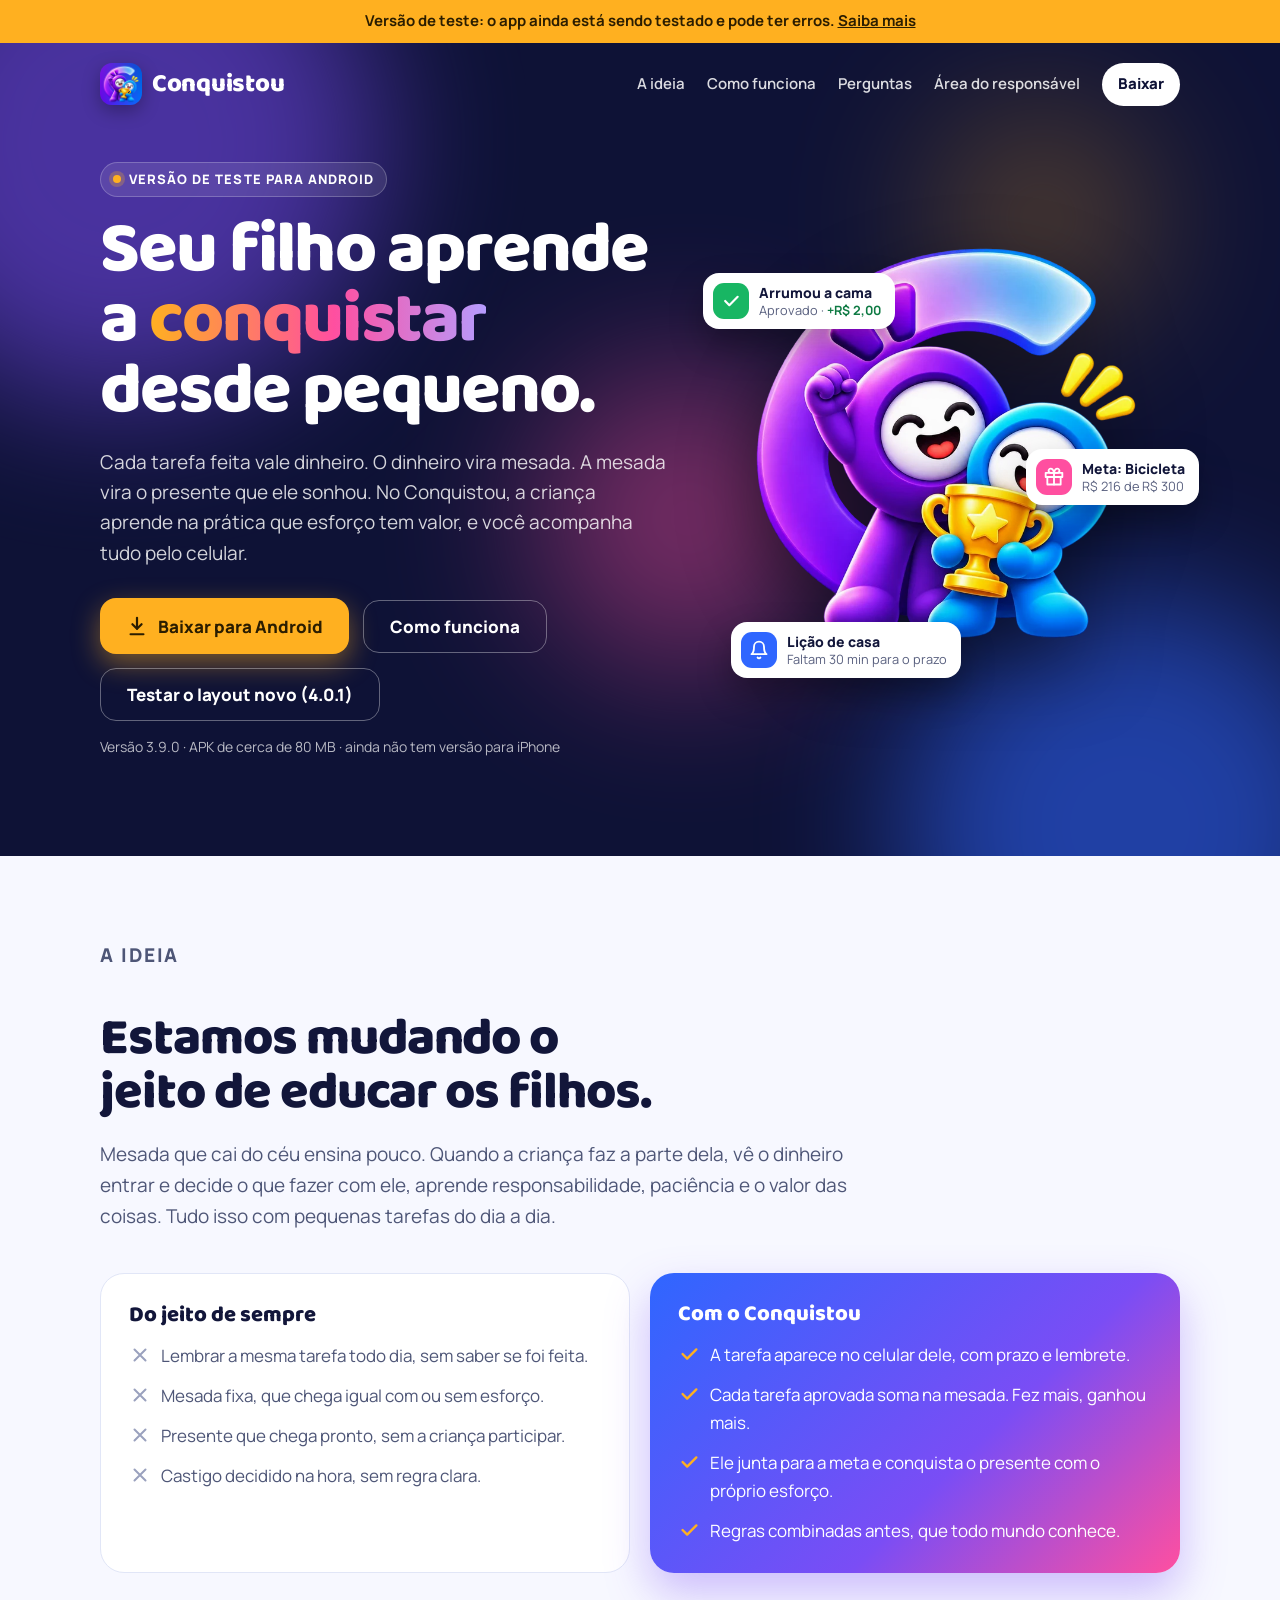
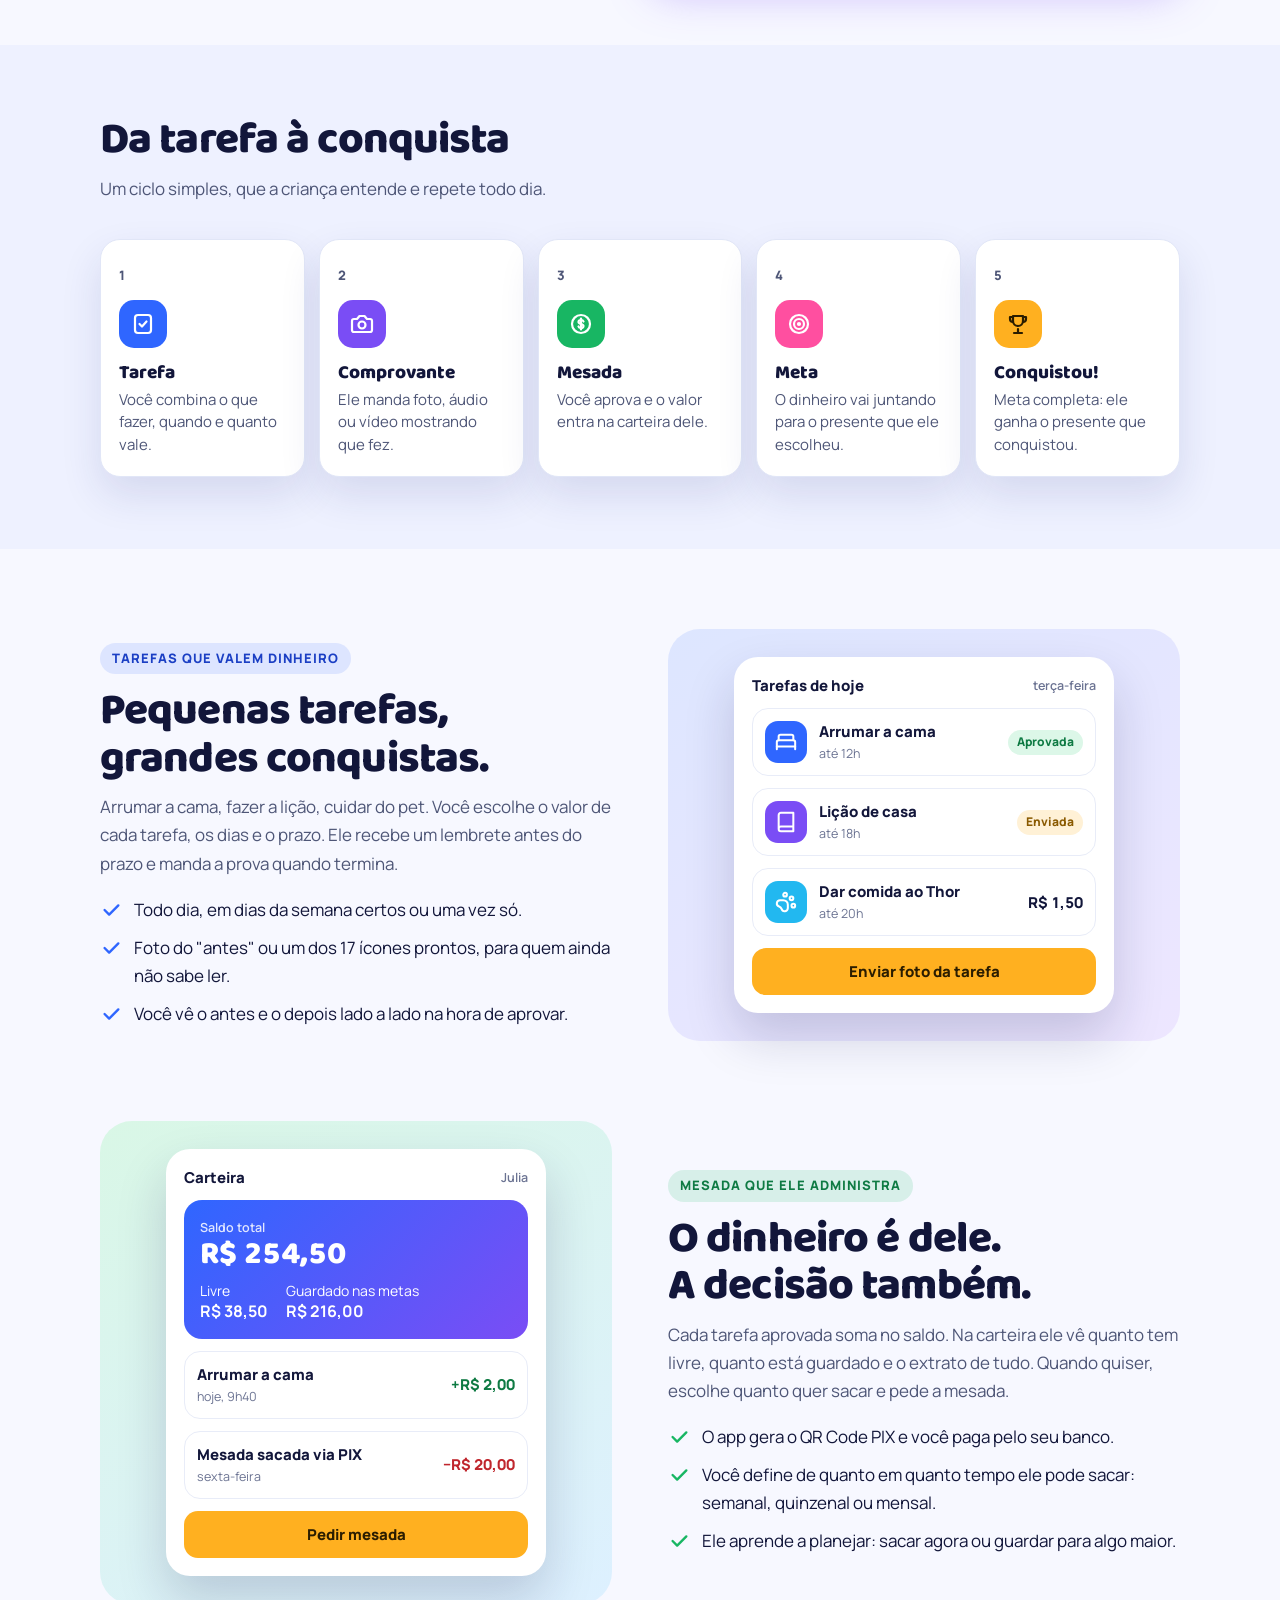
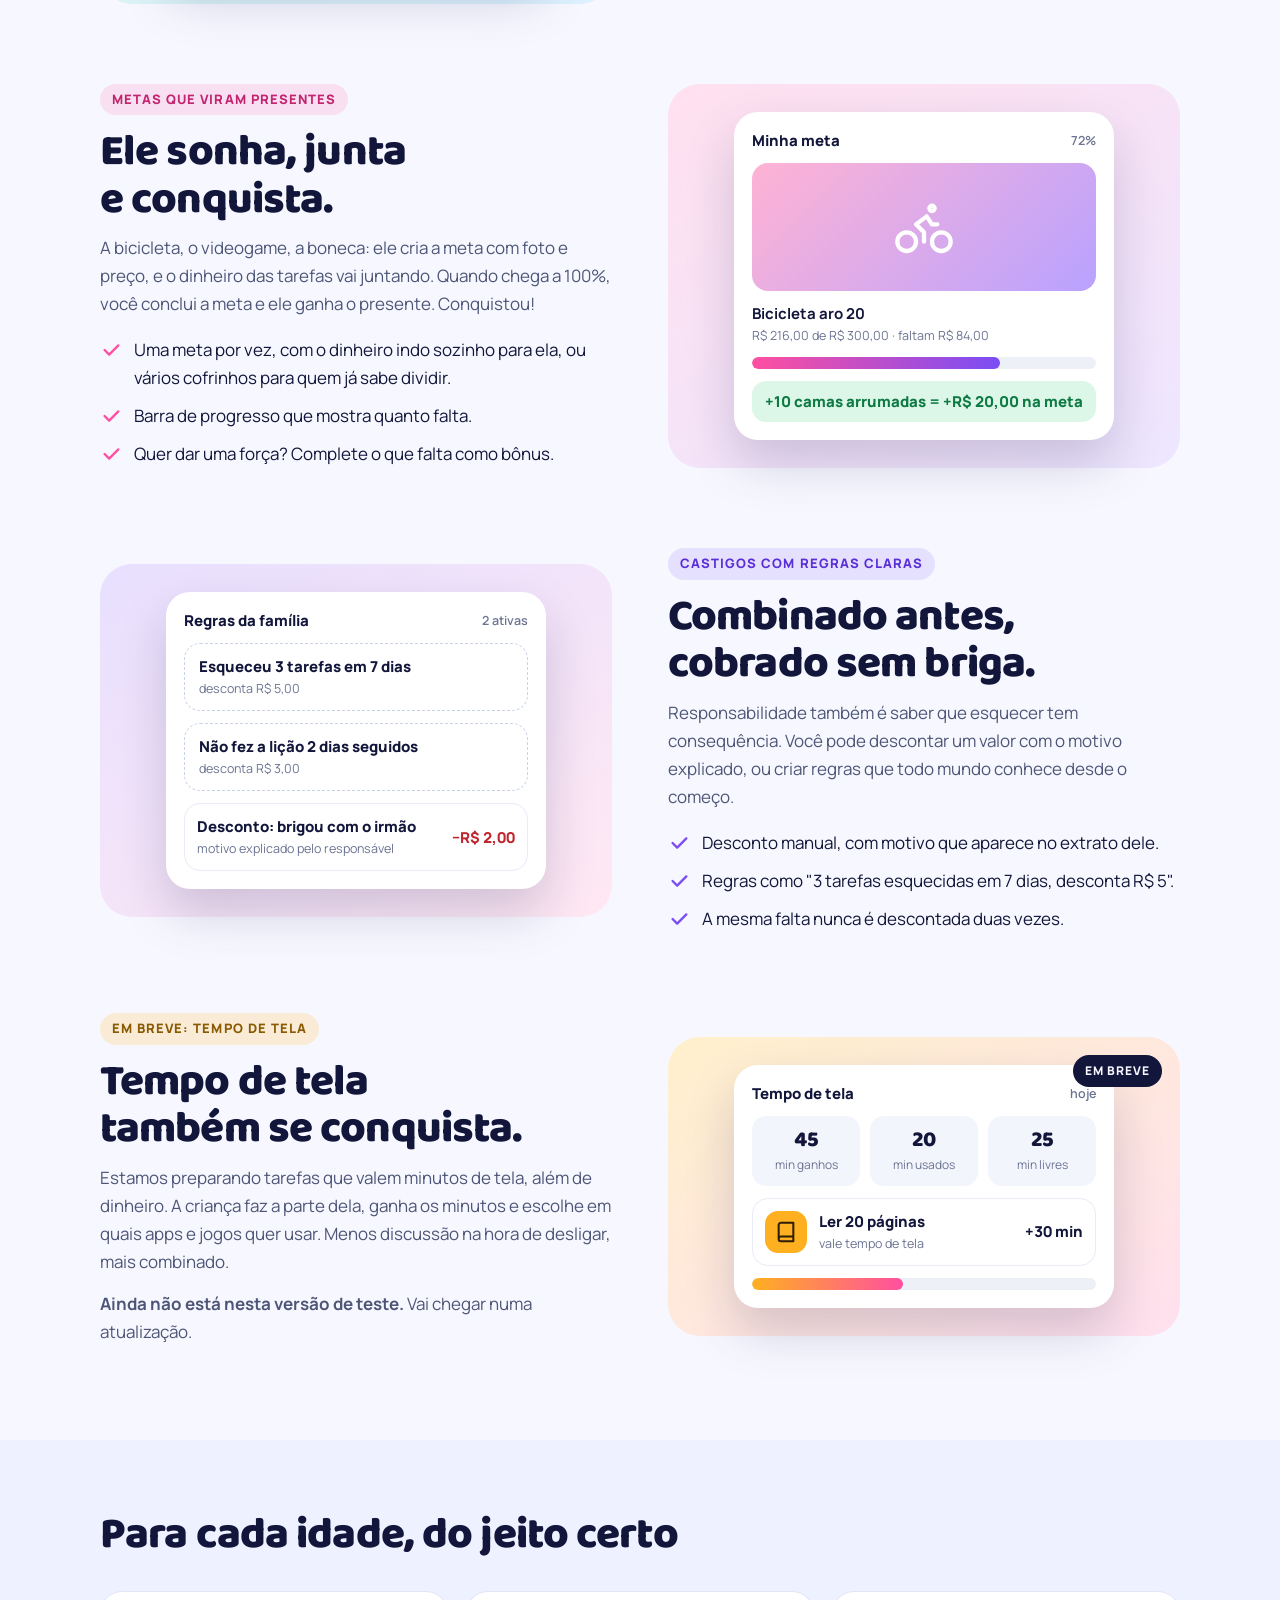
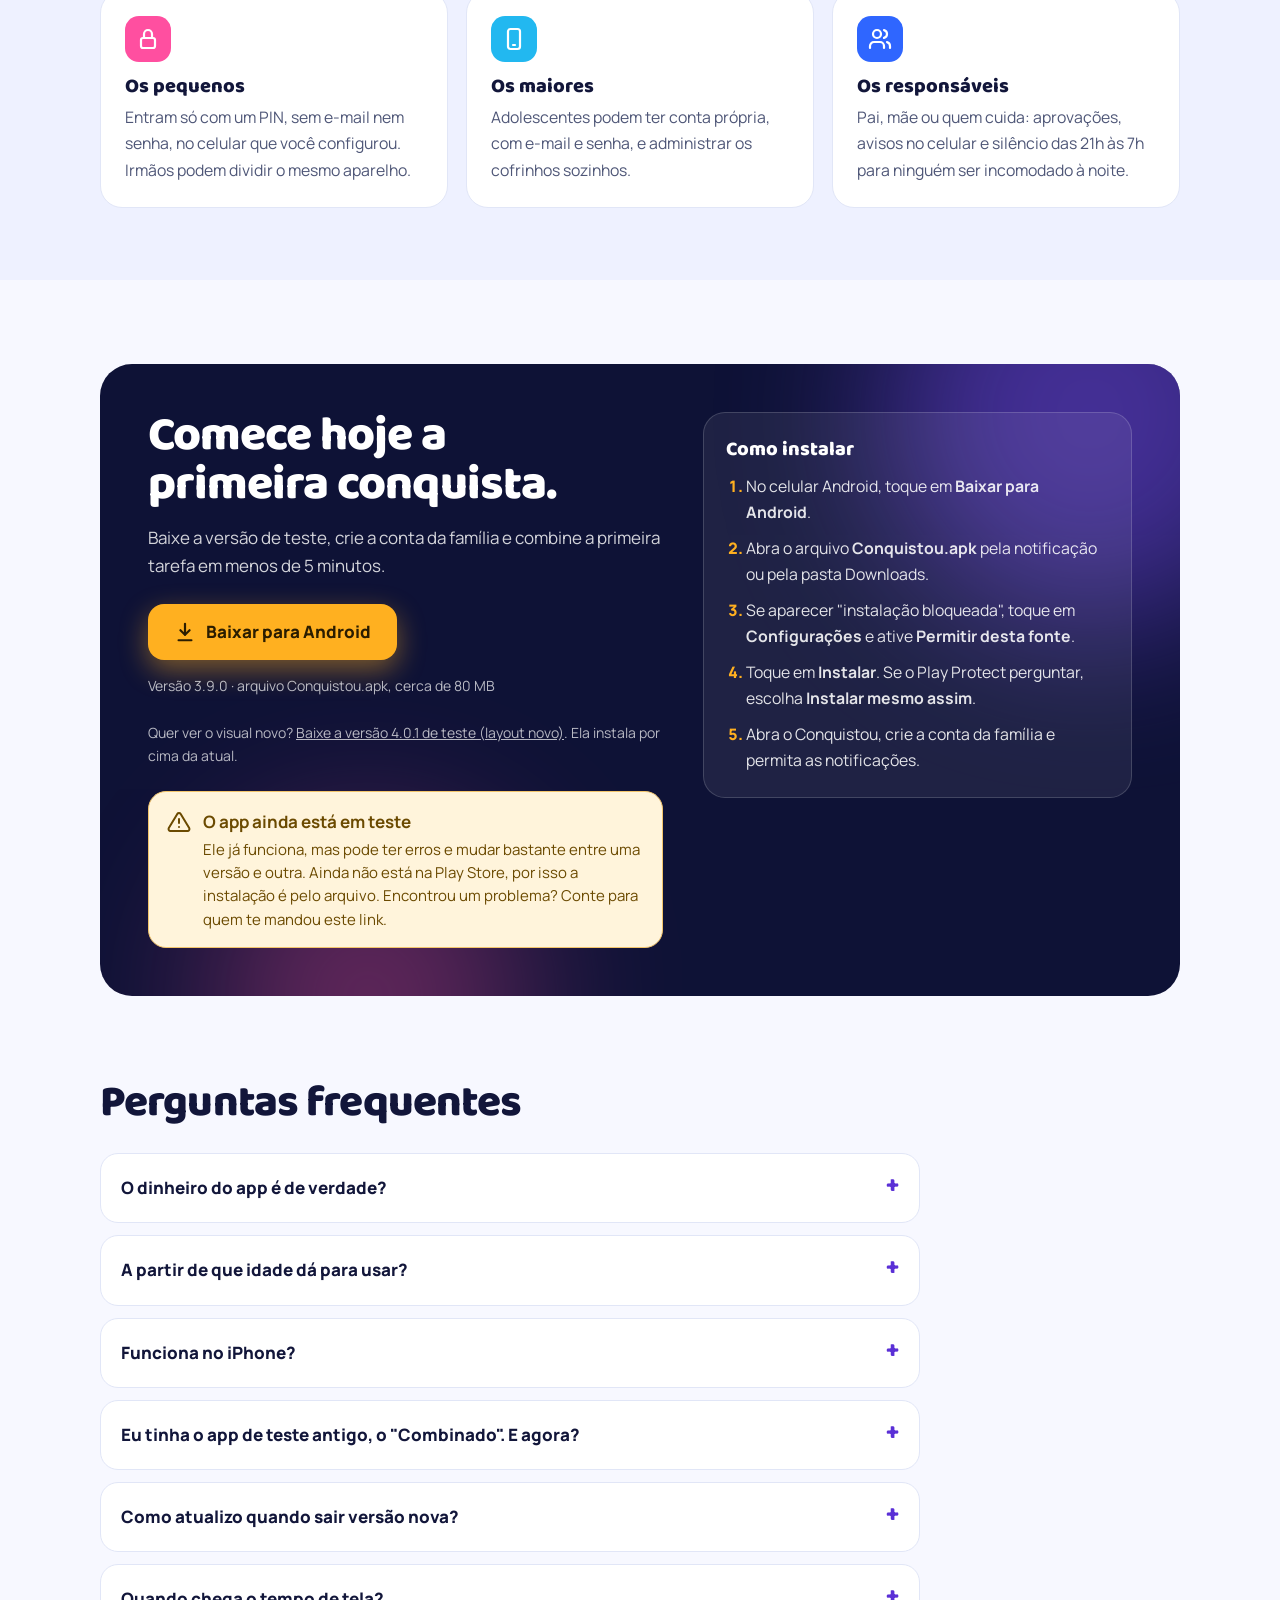
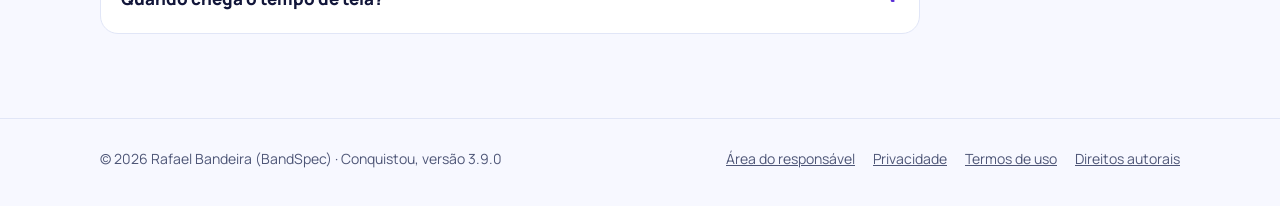
==== commit 15b9cf4c: "feat: botão do site aponta para o APK 4.0.1 (layout novo) Co-Authored-By: Claude Sonnet 5.5 <noreply" ====
--- a/index.html
+++ b/index.html
@@ -402,7 +402,7 @@
           Baixar para Android
         </a>
         <a class="botao secundario" href="#como-funciona">Como funciona</a>
-        <a class="botao secundario" href="https://github.com/BandSpec/conquistou/releases/download/v4.0.0-layout-novo/Conquistou-layout-novo.apk">Testar o layout novo (4.0)</a>
+        <a class="botao secundario" href="https://github.com/BandSpec/conquistou/releases/download/v4.0.1-layout-novo/Conquistou-layout-novo.apk">Testar o layout novo (4.0.1)</a>
       </div>
       <p class="letra-miuda">Versão 3.9.0 · APK de cerca de 80 MB · ainda não tem versão para iPhone</p>
       <p class="letra-miuda" id="indicacao" hidden></p>
@@ -676,7 +676,7 @@
             Baixar para Android
           </a>
           <p class="letra-miuda">Versão 3.9.0 · arquivo Conquistou.apk, cerca de 80 MB</p>
-          <p class="letra-miuda">Quer ver o visual novo? <a href="https://github.com/BandSpec/conquistou/releases/download/v4.0.0-layout-novo/Conquistou-layout-novo.apk" style="color:inherit;text-decoration:underline">Baixe a versão 4.0 de teste (layout novo)</a>. Ela instala por cima da atual.</p>
+          <p class="letra-miuda">Quer ver o visual novo? <a href="https://github.com/BandSpec/conquistou/releases/download/v4.0.1-layout-novo/Conquistou-layout-novo.apk" style="color:inherit;text-decoration:underline">Baixe a versão 4.0.1 de teste (layout novo)</a>. Ela instala por cima da atual.</p>
           <div class="aviso" role="note">
             <svg viewBox="0 0 24 24" fill="none" stroke="currentColor" stroke-width="2" stroke-linecap="round" stroke-linejoin="round" aria-hidden="true"><path d="M10.3 3.9 1.8 18a2 2 0 0 0 1.7 3h17a2 2 0 0 0 1.7-3L13.7 3.9a2 2 0 0 0-3.4 0Z"/><path d="M12 9v4"/><path d="M12 17h.01"/></svg>
             <div>
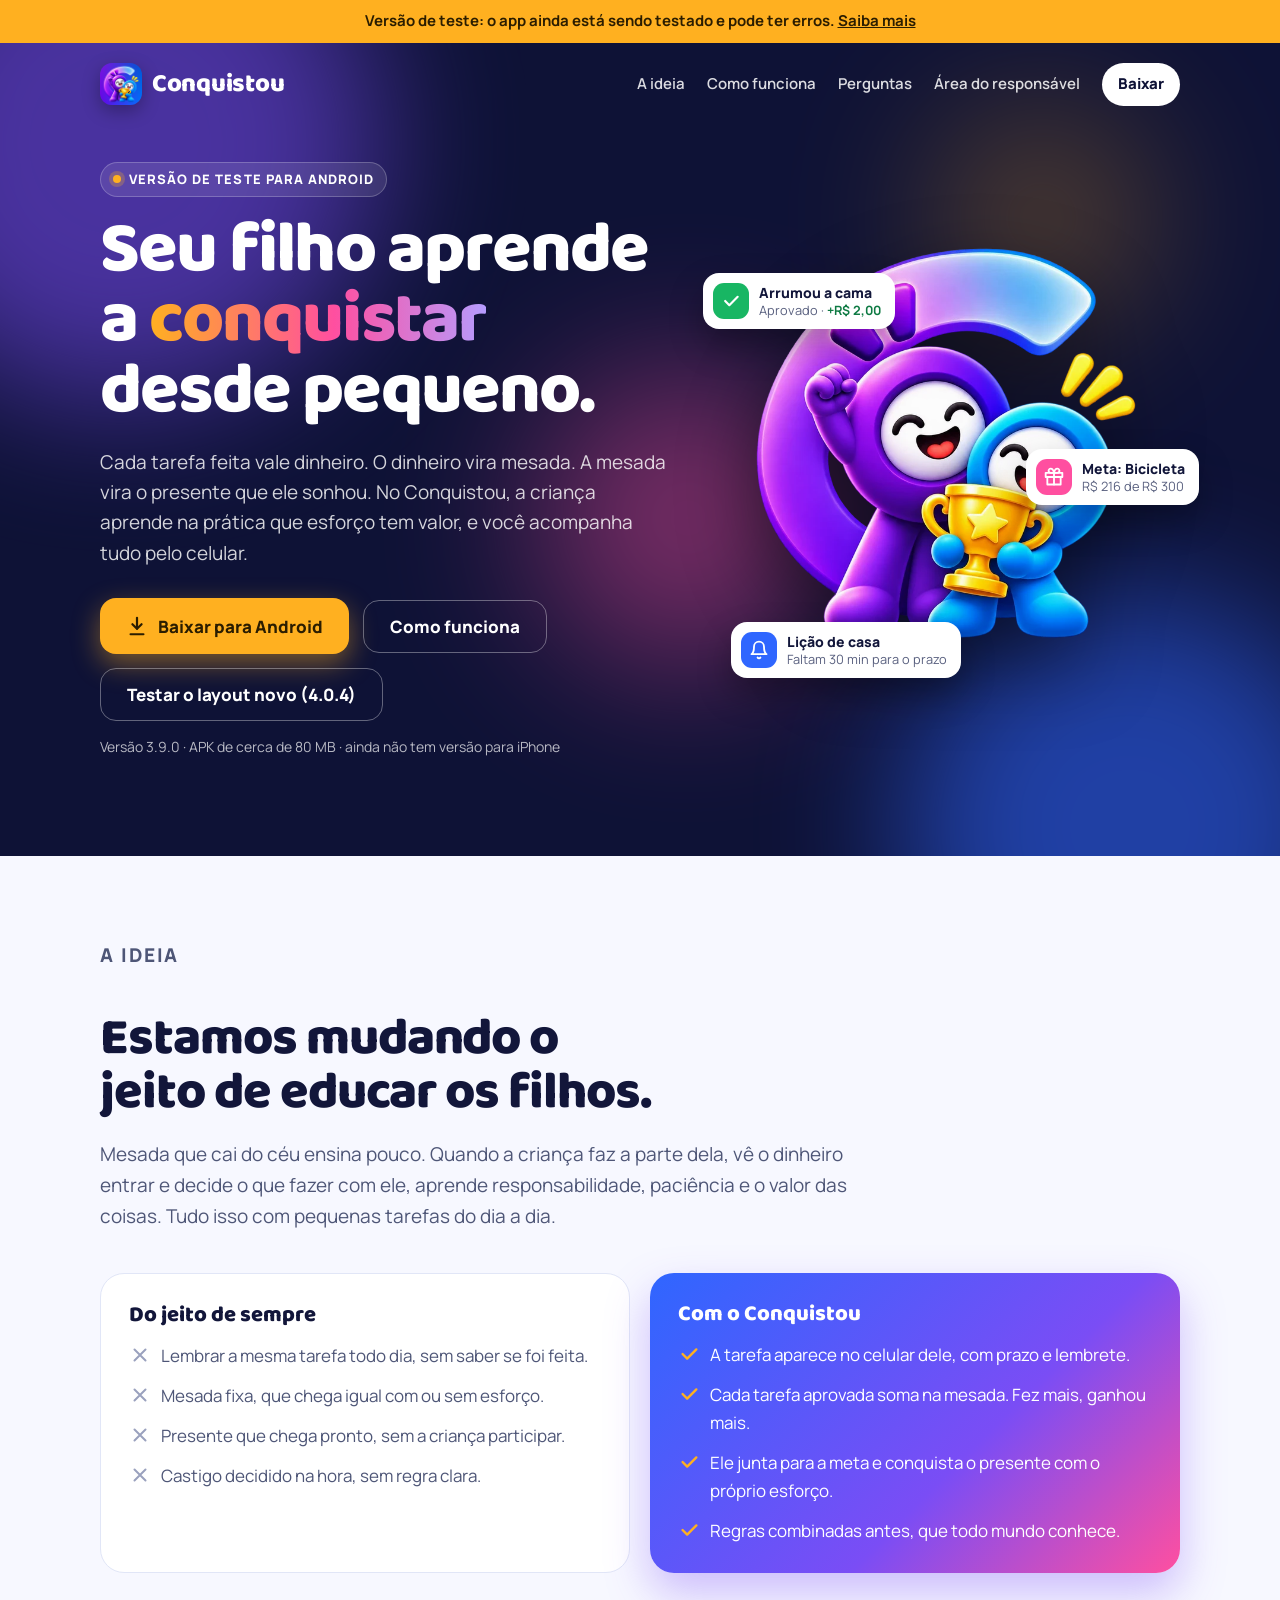
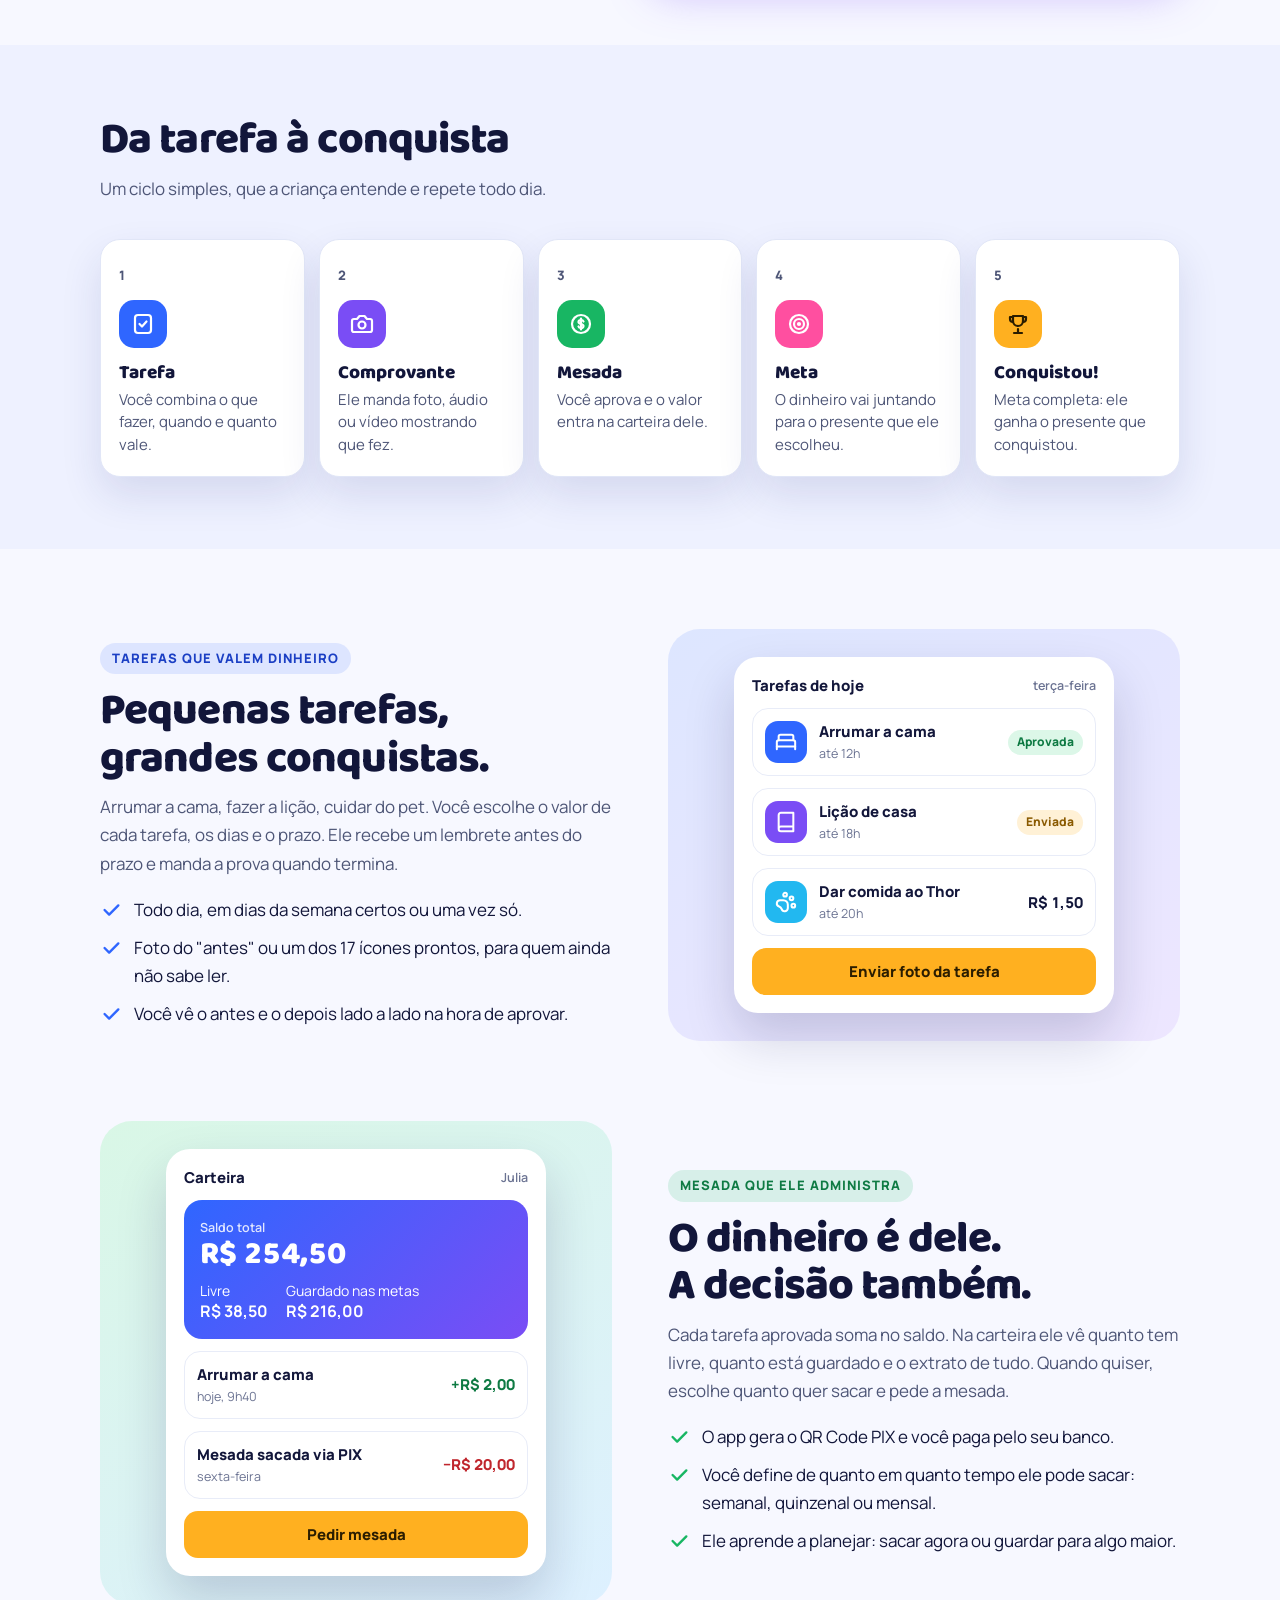
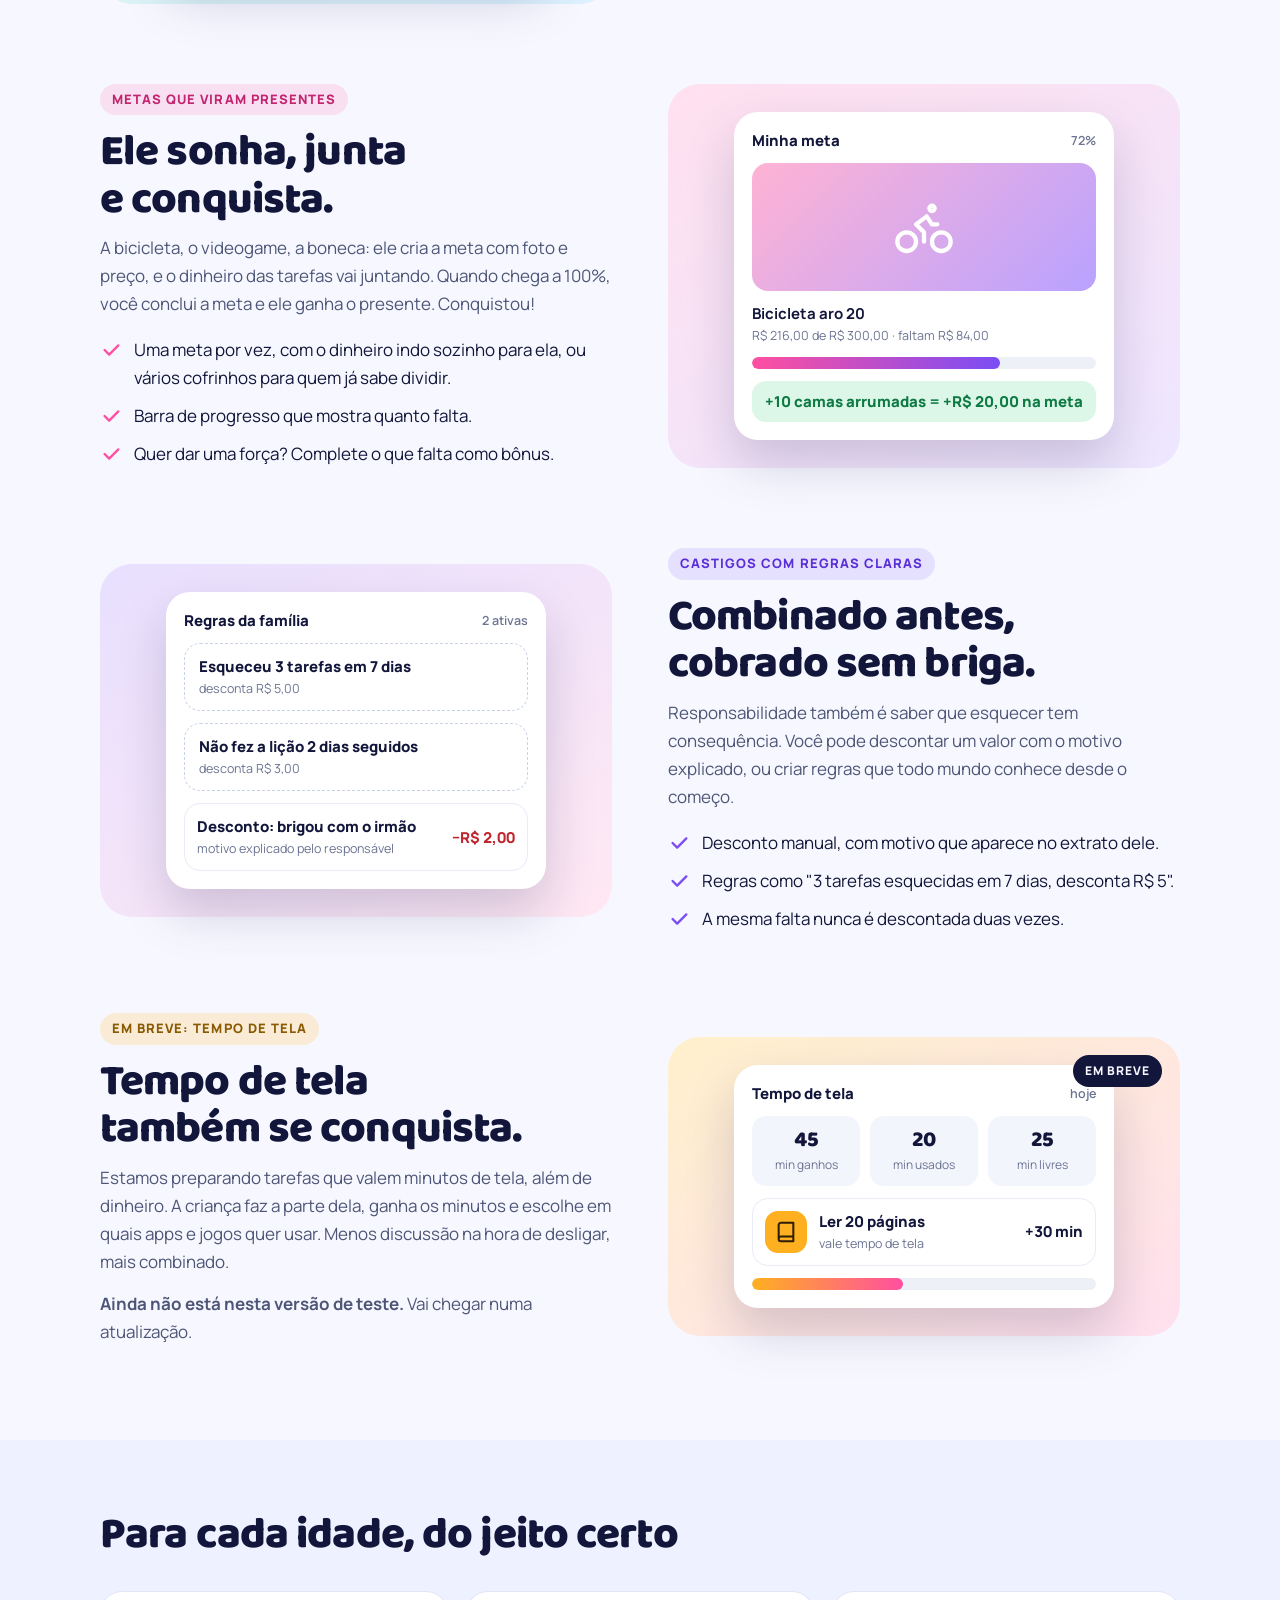
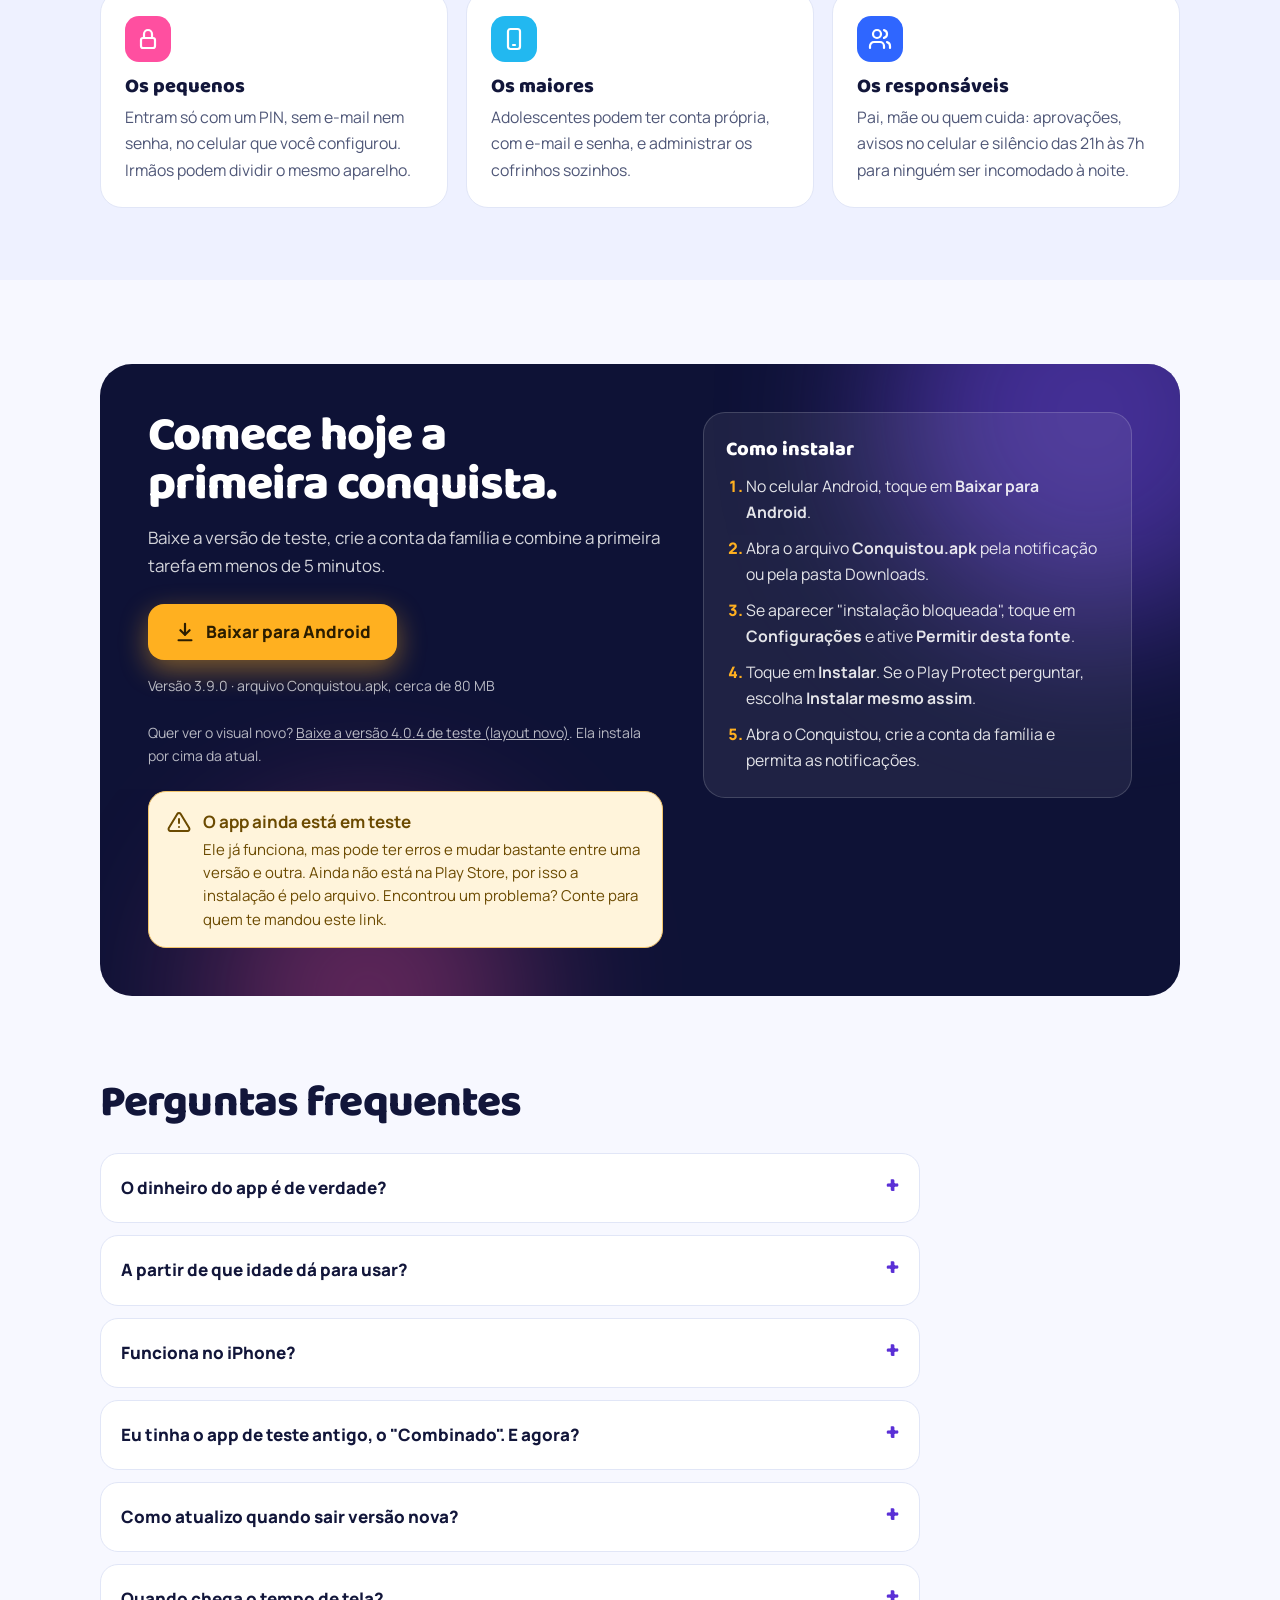
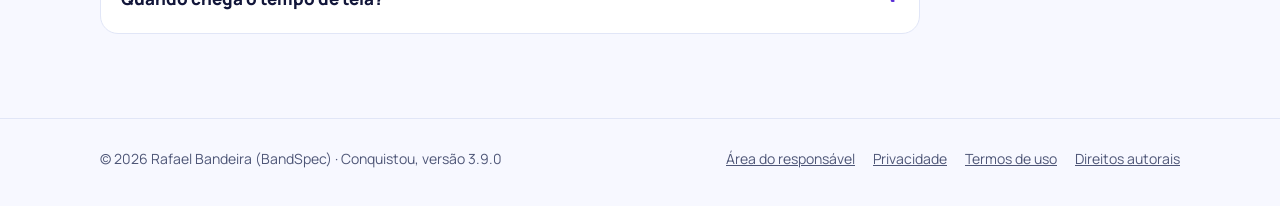
==== commit 525690c9: "site: botão do layout novo aponta para a 4.0.4 Co-Authored-By: Claude Sonnet 5.5 <noreply@anthropic." ====
--- a/index.html
+++ b/index.html
@@ -402,7 +402,7 @@
           Baixar para Android
         </a>
         <a class="botao secundario" href="#como-funciona">Como funciona</a>
-        <a class="botao secundario" href="https://github.com/BandSpec/conquistou/releases/download/v4.0.1-layout-novo/Conquistou-layout-novo.apk">Testar o layout novo (4.0.1)</a>
+        <a class="botao secundario" href="https://github.com/BandSpec/conquistou/releases/download/v4.0.4-layout-novo/Conquistou-layout-novo.apk">Testar o layout novo (4.0.4)</a>
       </div>
       <p class="letra-miuda">Versão 3.9.0 · APK de cerca de 80 MB · ainda não tem versão para iPhone</p>
       <p class="letra-miuda" id="indicacao" hidden></p>
@@ -676,7 +676,7 @@
             Baixar para Android
           </a>
           <p class="letra-miuda">Versão 3.9.0 · arquivo Conquistou.apk, cerca de 80 MB</p>
-          <p class="letra-miuda">Quer ver o visual novo? <a href="https://github.com/BandSpec/conquistou/releases/download/v4.0.1-layout-novo/Conquistou-layout-novo.apk" style="color:inherit;text-decoration:underline">Baixe a versão 4.0.1 de teste (layout novo)</a>. Ela instala por cima da atual.</p>
+          <p class="letra-miuda">Quer ver o visual novo? <a href="https://github.com/BandSpec/conquistou/releases/download/v4.0.4-layout-novo/Conquistou-layout-novo.apk" style="color:inherit;text-decoration:underline">Baixe a versão 4.0.4 de teste (layout novo)</a>. Ela instala por cima da atual.</p>
           <div class="aviso" role="note">
             <svg viewBox="0 0 24 24" fill="none" stroke="currentColor" stroke-width="2" stroke-linecap="round" stroke-linejoin="round" aria-hidden="true"><path d="M10.3 3.9 1.8 18a2 2 0 0 0 1.7 3h17a2 2 0 0 0 1.7-3L13.7 3.9a2 2 0 0 0-3.4 0Z"/><path d="M12 9v4"/><path d="M12 17h.01"/></svg>
             <div>
